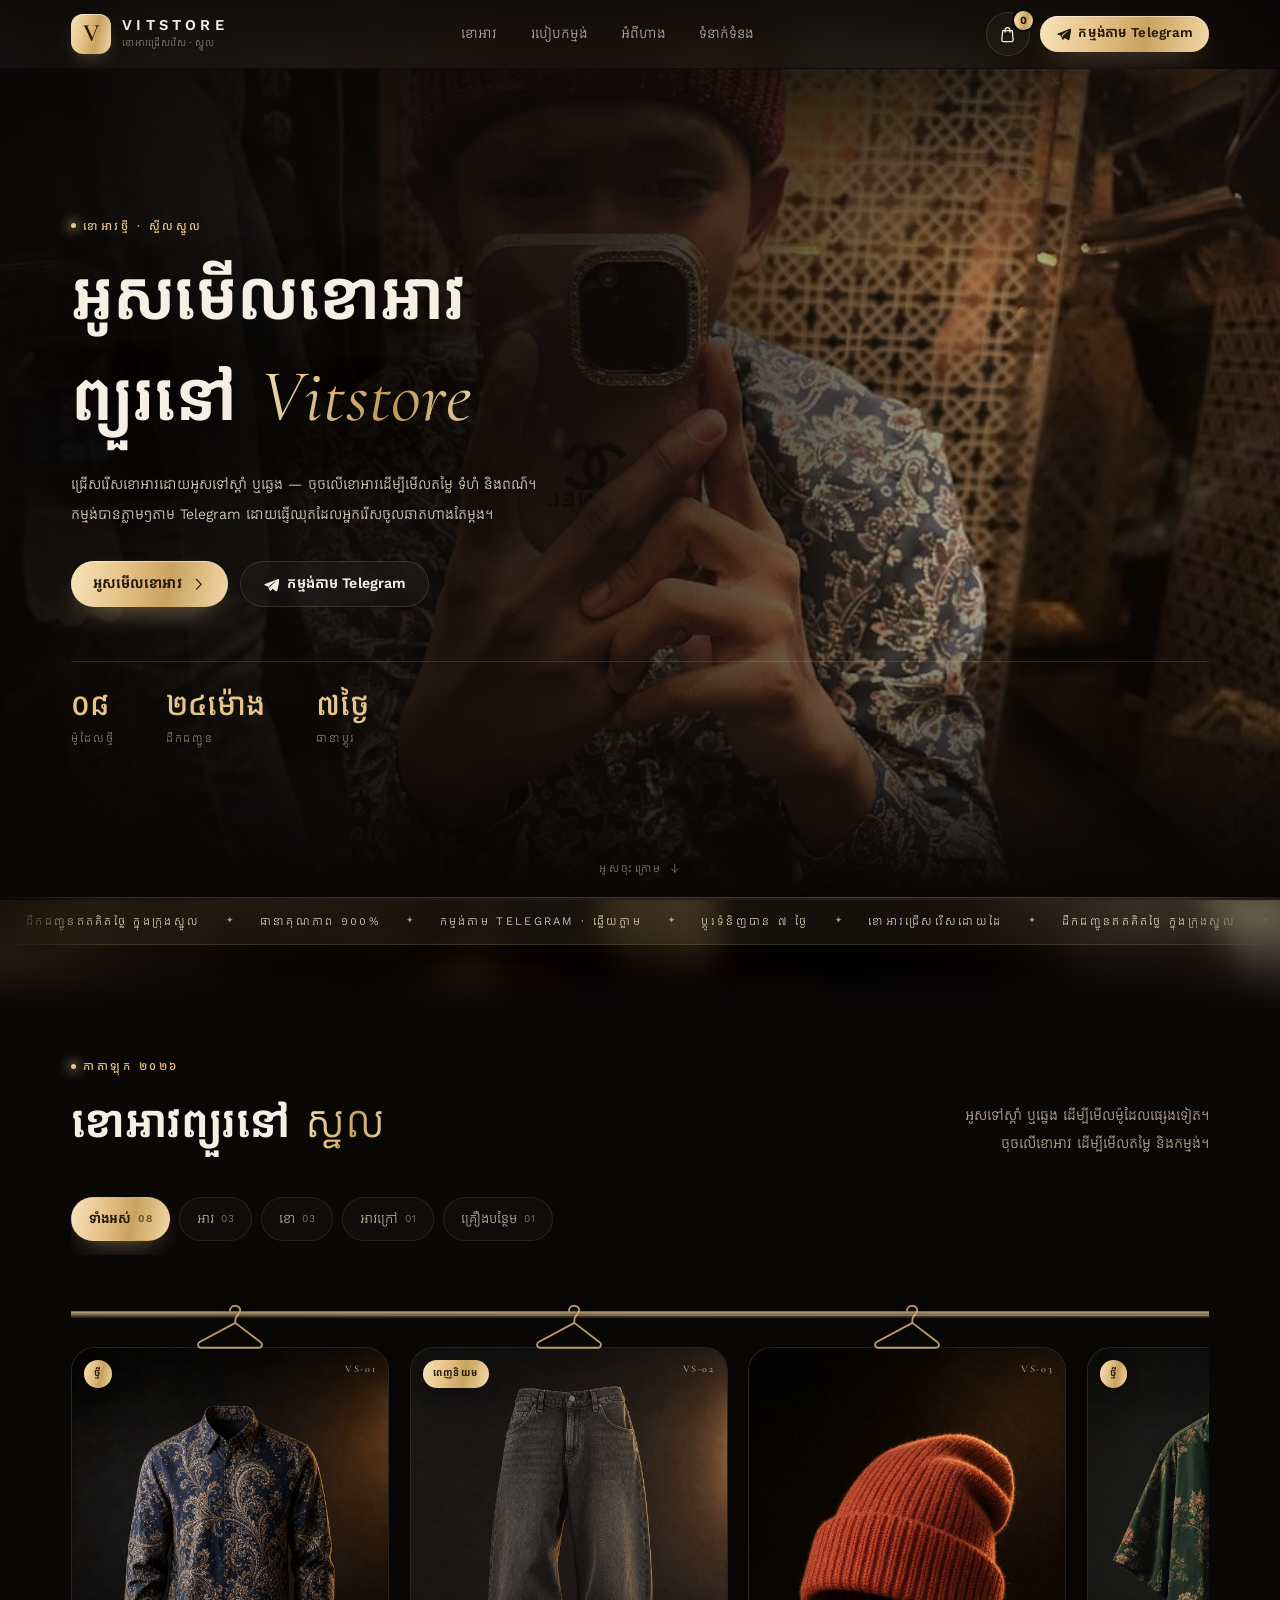
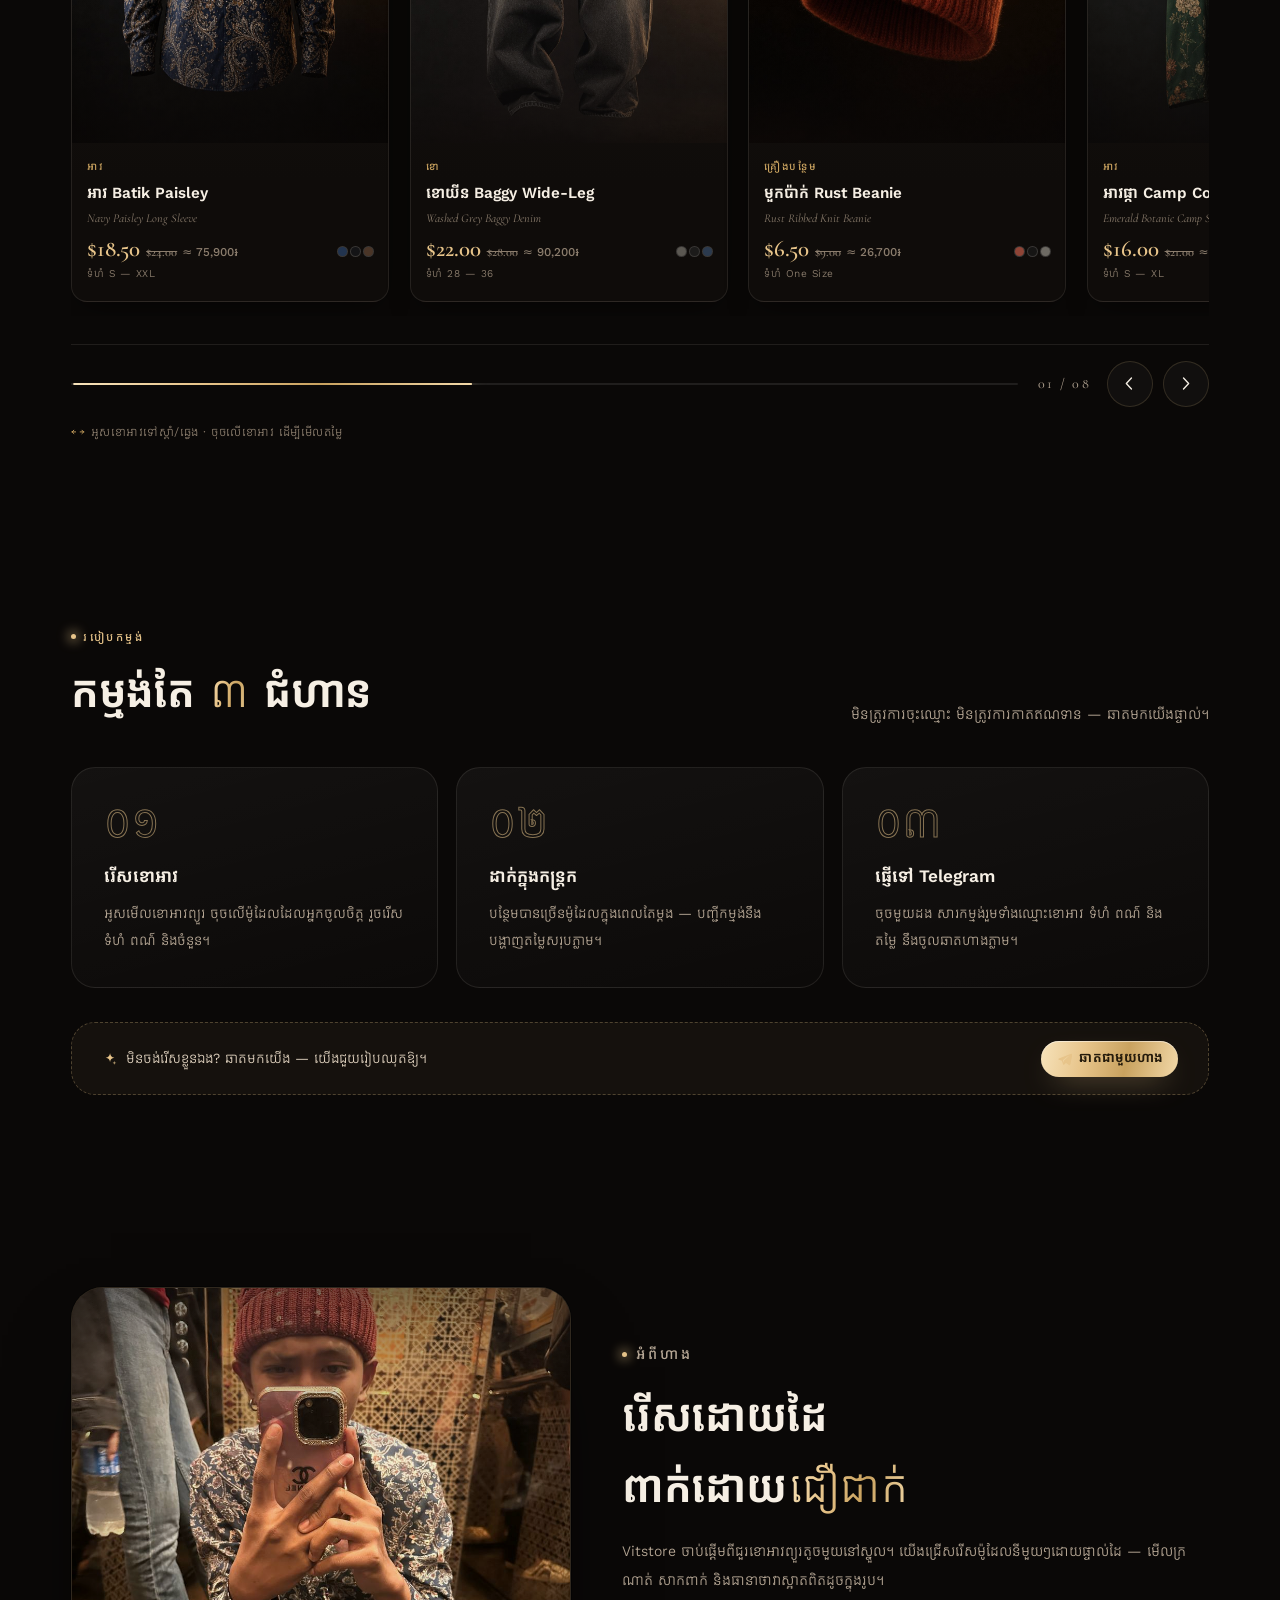
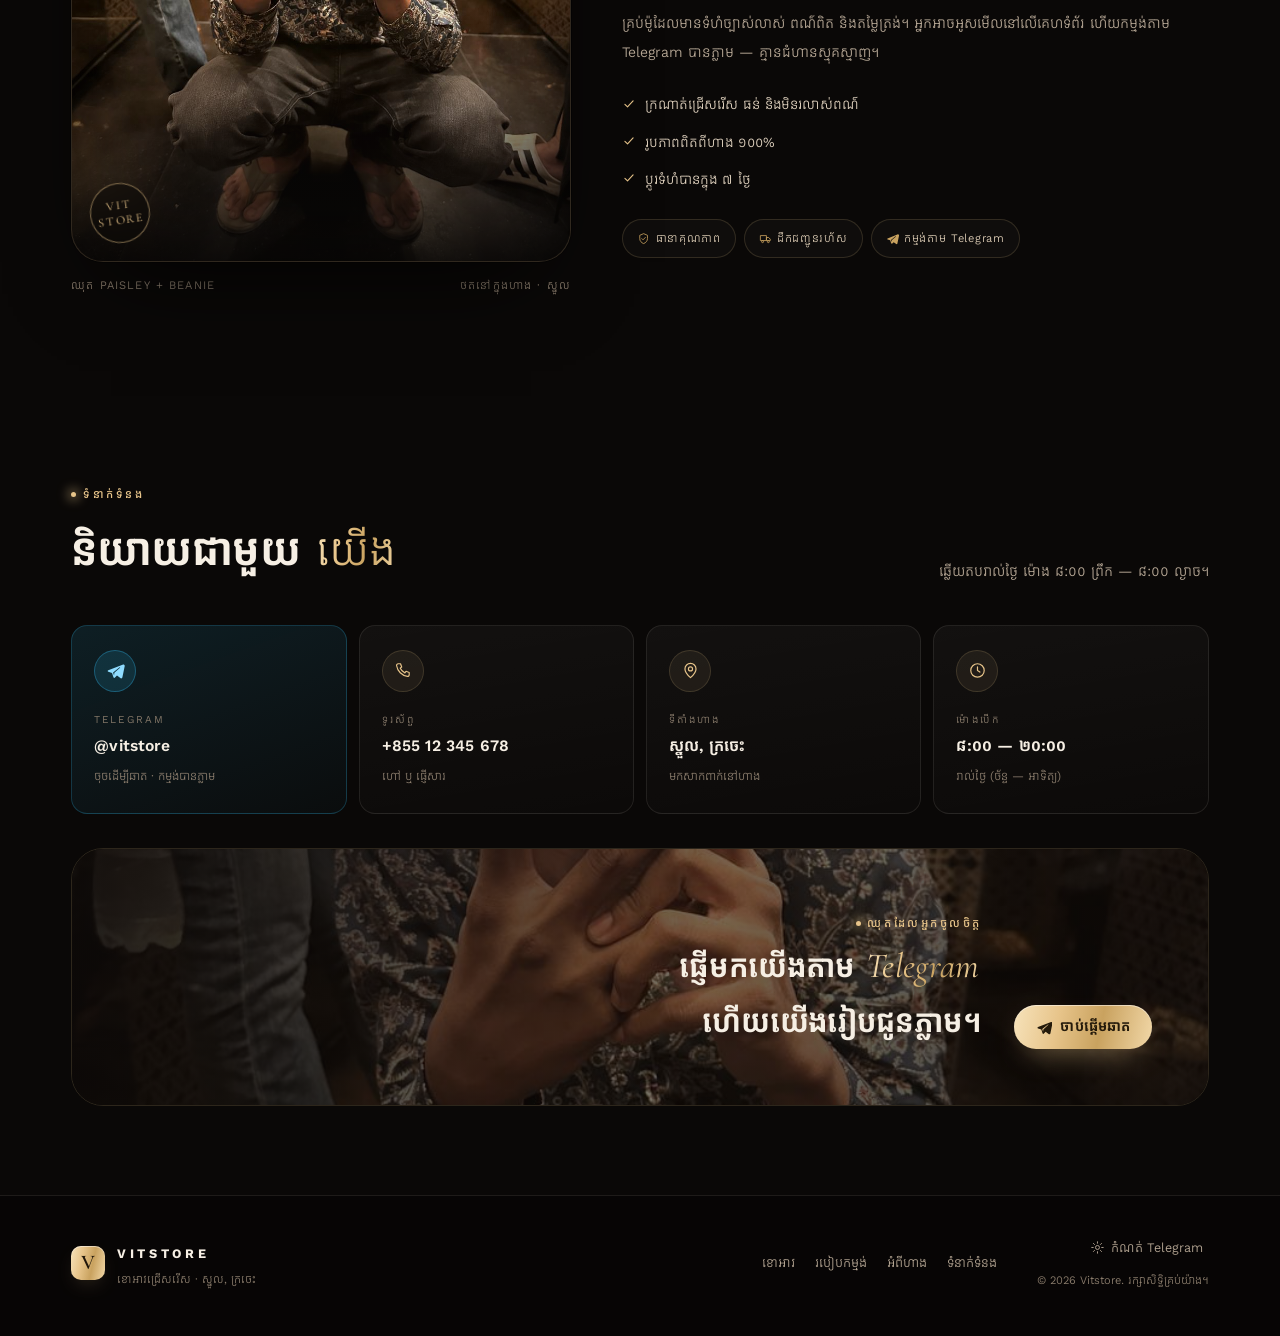
==== index.html @ 7ae443be "Add Vitstore boutique storefront - Hanging-rail catalogue with touch/mouse drag, snap and arrows - P" ====
<!doctype html>
<html lang="km">
<head>
<meta charset="utf-8">
<meta name="viewport" content="width=device-width, initial-scale=1, viewport-fit=cover">
<title>Vitstore — ខោអាវព្យួរនៅស្នួល | កម្មង់តាម Telegram</title>
<meta name="description" content="Vitstore — ហាងលក់ខោអាវបុរស និង Unisex នៅស្នួល។ អូសមើលខោអាវព្យួរ ចុចមើលតម្លៃ រើសទំហំ-ពណ៌ ហើយកម្មង់បានភ្លាមៗតាម Telegram ដោយផ្ញើឈុតដែលអ្នករើសចូលឆាតតែម្ដង។">
<meta name="theme-color" content="#0a0807">
<meta property="og:type" content="website">
<meta property="og:title" content="Vitstore — ខោអាវព្យួរនៅស្នួល">
<meta property="og:description" content="អូសមើលខោអាវ ចុចមើលតម្លៃ កម្មង់តាម Telegram។">
<meta property="og:image" content="assets/store-bg.jpg">
<link rel="icon" href="assets/favicon.svg" type="image/svg+xml">
<link rel="preload" href="assets/fonts/kantumruy-pro-khmer-400-normal.woff2" as="font" type="font/woff2" crossorigin>
<link rel="preload" href="assets/fonts/kantumruy-pro-latin-400-normal.woff2" as="font" type="font/woff2" crossorigin>
<link rel="preload" href="assets/fonts/cormorant-garamond-latin-400-italic.woff2" as="font" type="font/woff2" crossorigin>
<link rel="stylesheet" href="css/styles.css">
</head>
<body>

<!-- ═══════════ icon sprite ═══════════ -->
<svg width="0" height="0" style="position:absolute;overflow:hidden" aria-hidden="true" focusable="false">
  <symbol id="i-telegram" viewBox="0 0 24 24"><path d="M21.7 4.3 2.9 11.6c-1 .4-1 1.8.1 2.1l4.6 1.4 1.8 5.5c.3.9 1.4 1.1 2 .4l2.5-2.6 4.7 3.4c.8.6 1.9.1 2.1-.8l3-14.8c.2-1-.8-1.9-2-1.9Zm-3.9 4.1-6.9 6.2c-.2.2-.4.5-.4.8l-.3 2.8-1.2-3.8 8.3-6.5c.4-.3.9.2.5.5Z"/></symbol>
  <symbol id="i-bag" viewBox="0 0 24 24"><path d="M6 7h12l1.2 12.1A2 2 0 0 1 17.2 21H6.8a2 2 0 0 1-2-2.1L6 7Z" fill="none" stroke="currentColor" stroke-width="1.6" stroke-linejoin="round"/><path d="M9 9V6.4a3 3 0 0 1 6 0V9" fill="none" stroke="currentColor" stroke-width="1.6" stroke-linecap="round"/></symbol>
  <symbol id="i-close" viewBox="0 0 24 24"><path d="M6 6l12 12M18 6 6 18" fill="none" stroke="currentColor" stroke-width="1.8" stroke-linecap="round"/></symbol>
  <symbol id="i-left" viewBox="0 0 24 24"><path d="M14.5 5 8 12l6.5 7" fill="none" stroke="currentColor" stroke-width="1.7" stroke-linecap="round" stroke-linejoin="round"/></symbol>
  <symbol id="i-right" viewBox="0 0 24 24"><path d="M9.5 5 16 12l-6.5 7" fill="none" stroke="currentColor" stroke-width="1.7" stroke-linecap="round" stroke-linejoin="round"/></symbol>
  <symbol id="i-plus" viewBox="0 0 24 24"><path d="M12 5v14M5 12h14" fill="none" stroke="currentColor" stroke-width="1.8" stroke-linecap="round"/></symbol>
  <symbol id="i-minus" viewBox="0 0 24 24"><path d="M5 12h14" fill="none" stroke="currentColor" stroke-width="1.8" stroke-linecap="round"/></symbol>
  <symbol id="i-check" viewBox="0 0 24 24"><path d="m5 12.5 4.5 4.5L19 6.5" fill="none" stroke="currentColor" stroke-width="1.9" stroke-linecap="round" stroke-linejoin="round"/></symbol>
  <symbol id="i-phone" viewBox="0 0 24 24"><path d="M6.5 3.5h3l1.5 4-2 1.5a12 12 0 0 0 6 6l1.5-2 4 1.5v3a2 2 0 0 1-2.2 2A16.5 16.5 0 0 1 4.5 5.7 2 2 0 0 1 6.5 3.5Z" fill="none" stroke="currentColor" stroke-width="1.5" stroke-linejoin="round"/></symbol>
  <symbol id="i-pin" viewBox="0 0 24 24"><path d="M12 21s7-6.1 7-11a7 7 0 1 0-14 0c0 4.9 7 11 7 11Z" fill="none" stroke="currentColor" stroke-width="1.5" stroke-linejoin="round"/><circle cx="12" cy="10" r="2.6" fill="none" stroke="currentColor" stroke-width="1.5"/></symbol>
  <symbol id="i-clock" viewBox="0 0 24 24"><circle cx="12" cy="12" r="8.5" fill="none" stroke="currentColor" stroke-width="1.5"/><path d="M12 7.5V12l3 2" fill="none" stroke="currentColor" stroke-width="1.5" stroke-linecap="round"/></symbol>
  <symbol id="i-truck" viewBox="0 0 24 24"><path d="M2.5 6.5h11v9h-11zM13.5 10h4l3 3v2.5h-7z" fill="none" stroke="currentColor" stroke-width="1.5" stroke-linejoin="round"/><circle cx="6.5" cy="17.5" r="1.8" fill="none" stroke="currentColor" stroke-width="1.5"/><circle cx="17" cy="17.5" r="1.8" fill="none" stroke="currentColor" stroke-width="1.5"/></symbol>
  <symbol id="i-shield" viewBox="0 0 24 24"><path d="M12 3 5 6v6c0 4.2 3 7.6 7 9 4-1.4 7-4.8 7-9V6l-7-3Z" fill="none" stroke="currentColor" stroke-width="1.5" stroke-linejoin="round"/><path d="m8.8 12 2.2 2.2 4.2-4.4" fill="none" stroke="currentColor" stroke-width="1.5" stroke-linecap="round" stroke-linejoin="round"/></symbol>
  <symbol id="i-sparkle" viewBox="0 0 24 24"><path d="M12 3.5c.7 4.3 2.2 5.8 6.5 6.5-4.3.7-5.8 2.2-6.5 6.5-.7-4.3-2.2-5.8-6.5-6.5 4.3-.7 5.8-2.2 6.5-6.5Z" fill="currentColor"/><path d="M18.5 14.5c.35 2.1 1.1 2.9 3.2 3.2-2.1.35-2.85 1.1-3.2 3.2-.35-2.1-1.1-2.85-3.2-3.2 2.1-.3 2.85-1.1 3.2-3.2Z" fill="currentColor" opacity=".7"/></symbol>
  <symbol id="i-drag" viewBox="0 0 24 24"><path d="M8 12H2m0 0 3-3m-3 3 3 3M16 12h6m0 0-3-3m3 3-3 3" fill="none" stroke="currentColor" stroke-width="1.6" stroke-linecap="round" stroke-linejoin="round"/></symbol>
  <symbol id="i-send" viewBox="0 0 24 24"><path d="M3.5 11.5 20 4l-7 16.5-2.4-6.2-7.1-2.8Z" fill="none" stroke="currentColor" stroke-width="1.6" stroke-linejoin="round"/></symbol>
  <symbol id="i-copy" viewBox="0 0 24 24"><rect x="8.5" y="8.5" width="11" height="11" rx="2" fill="none" stroke="currentColor" stroke-width="1.5"/><path d="M15.5 5.5h-9a2 2 0 0 0-2 2v9" fill="none" stroke="currentColor" stroke-width="1.5" stroke-linecap="round"/></symbol>
  <symbol id="i-gear" viewBox="0 0 24 24"><circle cx="12" cy="12" r="3.2" fill="none" stroke="currentColor" stroke-width="1.5"/><path d="M12 2.8v2.4M12 18.8v2.4M2.8 12h2.4M18.8 12h2.4M5.5 5.5l1.7 1.7M16.8 16.8l1.7 1.7M18.5 5.5l-1.7 1.7M7.2 16.8l-1.7 1.7" fill="none" stroke="currentColor" stroke-width="1.5" stroke-linecap="round"/></symbol>
  <symbol id="i-trash" viewBox="0 0 24 24"><path d="M4.5 7h15M9.5 7V5h5v2M6.5 7l1 13h9l1-13M10.5 11v5M13.5 11v5" fill="none" stroke="currentColor" stroke-width="1.5" stroke-linecap="round" stroke-linejoin="round"/></symbol>
  <symbol id="i-menu" viewBox="0 0 24 24"><path d="M3.5 7h17M3.5 12h17M3.5 17h11" fill="none" stroke="currentColor" stroke-width="1.7" stroke-linecap="round"/></symbol>
  <symbol id="i-arrow-down" viewBox="0 0 24 24"><path d="M12 4v15m0 0 6-6m-6 6-6-6" fill="none" stroke="currentColor" stroke-width="1.5" stroke-linecap="round" stroke-linejoin="round"/></symbol>
</svg>

<div class="bg-blur" aria-hidden="true"></div>
<div class="grain" aria-hidden="true"></div>

<!-- ═══════════ top bar ═══════════ -->
<header class="topbar" id="topbar">
  <div class="topbar__inner">
    <a class="brand" href="#top" aria-label="Vitstore — ទំព័រដើម">
      <span class="brand__mark">V</span>
      <span class="brand__text">
        <strong>VITSTORE</strong>
        <small>ខោអាវជ្រើសរើស · ស្នួល</small>
      </span>
    </a>

    <nav class="nav" aria-label="ម៉ឺនុយមេ">
      <a href="#shop">ខោអាវ</a>
      <a href="#how">របៀបកម្មង់</a>
      <a href="#about">អំពីហាង</a>
      <a href="#contact">ទំនាក់ទំនង</a>
    </nav>

    <div class="topbar__actions">
      <button class="icon-btn cart-btn" id="cartBtn" aria-label="បើកកន្ត្រក">
        <svg class="ico"><use href="#i-bag"></use></svg>
        <span class="cart-count" id="cartCount" hidden>0</span>
      </button>
      <a class="btn btn--gold btn--sm topbar__tg" data-telegram target="_blank" rel="noopener">
        <svg class="ico"><use href="#i-telegram"></use></svg><span>កម្មង់តាម Telegram</span>
      </a>
      <button class="icon-btn menu-btn" id="menuBtn" aria-label="បើកម៉ឺនុយ" aria-expanded="false" aria-controls="mobileMenu">
        <svg class="ico"><use href="#i-menu"></use></svg>
      </button>
    </div>
  </div>
  <div class="mobile-menu" id="mobileMenu" hidden>
    <a href="#shop">ខោអាវ</a>
    <a href="#how">របៀបកម្មង់</a>
    <a href="#about">អំពីហាង</a>
    <a href="#contact">ទំនាក់ទំនង</a>
    <a class="mobile-menu__tg" data-telegram target="_blank" rel="noopener">
      <svg class="ico"><use href="#i-telegram"></use></svg> ឆាតជាមួយហាង
    </a>
  </div>
</header>

<main id="top">

  <!-- ═══════════ hero ═══════════ -->
  <section class="hero">
    <div class="hero__media" aria-hidden="true"></div>
    <div class="hero__veil" aria-hidden="true"></div>
    <div class="container hero__inner">
      <p class="eyebrow"><span class="eyebrow__dot"></span>ខោអាវថ្មី · ស្ទីលស្នួល</p>
      <h1 class="hero__title">
        អូសមើលខោអាវ<br>
        ព្យួរនៅ <span class="script">Vitstore</span>
      </h1>
      <p class="hero__lead">
        ជ្រើសរើសខោអាវដោយអូសទៅស្ដាំ ឬឆ្វេង — ចុចលើខោអាវដើម្បីមើលតម្លៃ ទំហំ និងពណ៌។
        កម្មង់បានភ្លាមៗតាម Telegram ដោយផ្ញើឈុតដែលអ្នករើសចូលឆាតហាងតែម្ដង។
      </p>
      <div class="hero__actions">
        <a class="btn btn--gold" href="#shop">
          អូសមើលខោអាវ
          <svg class="ico"><use href="#i-right"></use></svg>
        </a>
        <button class="btn btn--ghost" data-telegram>
          <svg class="ico"><use href="#i-telegram"></use></svg>
          កម្មង់តាម Telegram
        </button>
      </div>
      <dl class="hero__stats">
        <div><dt>ម៉ូដែលថ្មី</dt><dd>០៨</dd></div>
        <div><dt>ដឹកជញ្ជូន</dt><dd>២៤ម៉ោង</dd></div>
        <div><dt>ធានាប្ដូរ</dt><dd>៧ថ្ងៃ</dd></div>
      </dl>
    </div>
    <a class="hero__scroll" href="#shop" aria-label="រំកិលចុះក្រោម">
      <span>អូសចុះក្រោម</span>
      <svg class="ico"><use href="#i-arrow-down"></use></svg>
    </a>
  </section>

  <!-- ═══════════ ticker ═══════════ -->
  <div class="ticker" aria-hidden="true">
    <div class="ticker__track" id="tickerTrack">
      <span>ដឹកជញ្ជូនឥតគិតថ្លៃ ក្នុងក្រុងស្នួល</span><i>✦</i>
      <span>ធានាគុណភាព ១០០%</span><i>✦</i>
      <span>កម្មង់តាម Telegram · ឆ្លើយភ្លាម</span><i>✦</i>
      <span>ប្ដូរទំនិញបាន ៧ ថ្ងៃ</span><i>✦</i>
      <span>ខោអាវជ្រើសរើសដោយដៃ</span><i>✦</i>
    </div>
  </div>

  <!-- ═══════════ the rail ═══════════ -->
  <section class="shop" id="shop">
    <div class="container">
      <div class="section-head">
        <div class="section-head__title">
          <p class="eyebrow"><span class="eyebrow__dot"></span>កាតាឡុក ២០២៦</p>
          <h2 class="section-title">ខោអាវព្យួរនៅ <span class="script">ស្នួល</span></h2>
        </div>
        <p class="section-note">
          អូសទៅស្ដាំ ឬឆ្វេង ដើម្បីមើលម៉ូដែលផ្សេងទៀត។<br>
          ចុចលើខោអាវ ដើម្បីមើលតម្លៃ និងកម្មង់។
        </p>
      </div>

      <div class="filters" id="filters" role="group" aria-label="ចម្រាញ់តាមប្រភេទ"></div>

      <div class="rail-wrap">
        <div class="rail-viewport" id="railViewport" tabindex="0" role="region" aria-label="ខោអាវព្យួរ — អូសទៅស្ដាំ ឬឆ្វេងដើម្បីមើល">
          <div class="rail-track" id="railTrack"></div>
        </div>

        <div class="rail-bar">
          <div class="rail-progress" aria-hidden="true"><span id="railProgress"></span></div>
          <div class="rail-nav">
            <span class="rail-count" id="railCount">01 / 08</span>
            <button class="round-btn" id="railPrev" aria-label="ខោអាវមុន">
              <svg class="ico"><use href="#i-left"></use></svg>
            </button>
            <button class="round-btn" id="railNext" aria-label="ខោអាវបន្ទាប់">
              <svg class="ico"><use href="#i-right"></use></svg>
            </button>
          </div>
        </div>

        <p class="rail-hint">
          <svg class="ico"><use href="#i-drag"></use></svg>
          អូសខោអាវទៅស្ដាំ/ឆ្វេង · ចុចលើខោអាវ ដើម្បីមើលតម្លៃ
        </p>
      </div>
    </div>
  </section>

  <!-- ═══════════ how to order ═══════════ -->
  <section class="how" id="how">
    <div class="container">
      <div class="section-head">
        <div class="section-head__title">
          <p class="eyebrow"><span class="eyebrow__dot"></span>របៀបកម្មង់</p>
          <h2 class="section-title">កម្មង់តែ <span class="script">៣</span> ជំហាន</h2>
        </div>
        <p class="section-note">មិនត្រូវការចុះឈ្មោះ មិនត្រូវការកាតឥណទាន — ឆាតមកយើងផ្ទាល់។</p>
      </div>

      <div class="steps">
        <article class="step">
          <span class="step__num">០១</span>
          <h3>រើសខោអាវ</h3>
          <p>អូសមើលខោអាវព្យួរ ចុចលើម៉ូដែលដែលអ្នកចូលចិត្ត រួចរើសទំហំ ពណ៌ និងចំនួន។</p>
        </article>
        <article class="step">
          <span class="step__num">០២</span>
          <h3>ដាក់ក្នុងកន្ត្រក</h3>
          <p>បន្ថែមបានច្រើនម៉ូដែលក្នុងពេលតែម្ដង — បញ្ជីកម្មង់នឹងបង្ហាញតម្លៃសរុបភ្លាម។</p>
        </article>
        <article class="step">
          <span class="step__num">០៣</span>
          <h3>ផ្ញើទៅ Telegram</h3>
          <p>ចុចមួយដង សារកម្មង់រួមទាំងឈ្មោះខោអាវ ទំហំ ពណ៌ និងតម្លៃ នឹងចូលឆាតហាងភ្លាម។</p>
        </article>
      </div>

      <div class="how__cta">
        <p><svg class="ico"><use href="#i-sparkle"></use></svg> មិនចង់រើសខ្លួនឯង? ឆាតមកយើង — យើងជួយរៀបឈុតឱ្យ។</p>
        <a class="btn btn--gold btn--sm" data-telegram target="_blank" rel="noopener">
          <svg class="ico"><use href="#i-telegram"></use></svg> ឆាតជាមួយហាង
        </a>
      </div>
    </div>
  </section>

  <!-- ═══════════ about ═══════════ -->
  <section class="about" id="about">
    <div class="container about__grid">
      <figure class="about__figure">
        <div class="about__frame">
          <img src="assets/store-bg.jpg" alt="ម្ចាស់ហាង Vitstore ពាក់អាវ Batik Paisley និងមួកប៉ាក់" loading="lazy">
          <span class="about__stamp">VIT<br>STORE</span>
        </div>
        <figcaption>
          <span>ឈុត Paisley + Beanie</span>
          <span>ថតនៅក្នុងហាង · ស្នួល</span>
        </figcaption>
      </figure>

      <div class="about__body">
        <p class="eyebrow"><span class="eyebrow__dot"></span>អំពីហាង</p>
        <h2 class="section-title">រើសដោយដៃ<br>ពាក់ដោយ<span class="script">ជឿជាក់</span></h2>
        <p>
          Vitstore ចាប់ផ្ដើមពីជួរខោអាវព្យួរតូចមួយនៅស្នួល។ យើងជ្រើសរើសម៉ូដែលនីមួយៗដោយផ្ទាល់ដៃ
          — មើលក្រណាត់ សាកពាក់ និងធានាថាវាស្អាតពិតដូចក្នុងរូប។
        </p>
        <p>
          គ្រប់ម៉ូដែលមានទំហំច្បាស់លាស់ ពណ៌ពិត និងតម្លៃត្រង់។ អ្នកអាចអូសមើលនៅលើគេហទំព័រ
          ហើយកម្មង់តាម Telegram បានភ្លាម — គ្មានជំហានស្មុគស្មាញ។
        </p>
        <ul class="about__list">
          <li><svg class="ico"><use href="#i-check"></use></svg>ក្រណាត់ជ្រើសរើស ធន់ និងមិនរលាស់ពណ៌</li>
          <li><svg class="ico"><use href="#i-check"></use></svg>រូបភាពពិតពីហាង ១០០%</li>
          <li><svg class="ico"><use href="#i-check"></use></svg>ប្ដូរទំហំបានក្នុង ៧ ថ្ងៃ</li>
        </ul>
        <div class="about__badges">
          <span><svg class="ico"><use href="#i-shield"></use></svg>ធានាគុណភាព</span>
          <span><svg class="ico"><use href="#i-truck"></use></svg>ដឹកជញ្ជូនរហ័ស</span>
          <span><svg class="ico"><use href="#i-telegram"></use></svg>កម្មង់តាម Telegram</span>
        </div>
      </div>
    </div>
  </section>

  <!-- ═══════════ contact ═══════════ -->
  <section class="contact" id="contact">
    <div class="container">
      <div class="section-head">
        <div class="section-head__title">
          <p class="eyebrow"><span class="eyebrow__dot"></span>ទំនាក់ទំនង</p>
          <h2 class="section-title">និយាយជាមួយ <span class="script">យើង</span></h2>
        </div>
        <p class="section-note">ឆ្លើយតបរាល់ថ្ងៃ ម៉ោង ៨:០០ ព្រឹក — ៨:០០ ល្ងាច។</p>
      </div>

      <div class="contact__grid">
        <a class="contact-card contact-card--tg" data-telegram target="_blank" rel="noopener">
          <span class="contact-card__ico"><svg class="ico"><use href="#i-telegram"></use></svg></span>
          <span class="contact-card__label">Telegram</span>
          <strong id="contactTg">@vitstore</strong>
          <span class="contact-card__hint">ចុចដើម្បីឆាត · កម្មង់បានភ្លាម</span>
        </a>
        <a class="contact-card" id="contactPhoneCard" href="tel:+855">
          <span class="contact-card__ico"><svg class="ico"><use href="#i-phone"></use></svg></span>
          <span class="contact-card__label">ទូរស័ព្ទ</span>
          <strong id="contactPhone">+855 00 000 000</strong>
          <span class="contact-card__hint">ហៅ ឬ ផ្ញើសារ</span>
        </a>
        <div class="contact-card">
          <span class="contact-card__ico"><svg class="ico"><use href="#i-pin"></use></svg></span>
          <span class="contact-card__label">ទីតាំងហាង</span>
          <strong id="contactAddr">ស្នួល, ក្រចេះ</strong>
          <span class="contact-card__hint">មកសាកពាក់នៅហាង</span>
        </div>
        <div class="contact-card">
          <span class="contact-card__ico"><svg class="ico"><use href="#i-clock"></use></svg></span>
          <span class="contact-card__label">ម៉ោងបើក</span>
          <strong class="js-hours">៨:០០ — ២០:០០</strong>
          <span class="contact-card__hint js-days">រាល់ថ្ងៃ (ច័ន្ទ — អាទិត្យ)</span>
        </div>
      </div>

      <div class="contact__cta">
        <div class="contact__cta-bg" aria-hidden="true"></div>
        <div class="contact__cta-inner">
          <div class="contact__cta-text">
            <p class="eyebrow"><span class="eyebrow__dot"></span>ឈុតដែលអ្នកចូលចិត្ត</p>
            <h3>ផ្ញើមកយើងតាម <span class="script">Telegram</span><br>ហើយយើងរៀបជូនភ្លាម។</h3>
          </div>
          <button class="btn btn--gold" data-telegram>
            <svg class="ico"><use href="#i-telegram"></use></svg> ចាប់ផ្ដើមឆាត
          </button>
        </div>
      </div>
    </div>
  </section>
</main>

<footer class="footer">
  <div class="container footer__inner">
    <div class="footer__brand">
      <span class="brand__mark brand__mark--sm">V</span>
      <div>
        <strong>VITSTORE</strong>
        <p>ខោអាវជ្រើសរើស · ស្នួល, ក្រចេះ</p>
      </div>
    </div>
    <nav class="footer__nav" aria-label="ម៉ឺនុយផ្នែកខាងក្រោម">
      <a href="#shop">ខោអាវ</a>
      <a href="#how">របៀបកម្មង់</a>
      <a href="#about">អំពីហាង</a>
      <a href="#contact">ទំនាក់ទំនង</a>
    </nav>
    <div class="footer__meta">
      <button class="link-btn" id="settingsBtn">
        <svg class="ico"><use href="#i-gear"></use></svg> កំណត់ Telegram
      </button>
      <p>© <span id="year">2026</span> Vitstore. រក្សាសិទ្ធិគ្រប់យ៉ាង។</p>
    </div>
  </div>
</footer>

<a class="fab" data-telegram target="_blank" rel="noopener" aria-label="ឆាតតាម Telegram">
  <svg class="ico"><use href="#i-telegram"></use></svg>
  <span>ឆាត</span>
</a>

<!-- ═══════════ product modal ═══════════ -->
<div class="modal" id="productModal" hidden>
  <div class="modal__scrim" data-close-product></div>
  <div class="modal__panel product" role="dialog" aria-modal="true" aria-labelledby="pmTitle">
    <button class="modal__close" data-close-product aria-label="បិទ">
      <svg class="ico"><use href="#i-close"></use></svg>
    </button>

    <div class="product__media">
      <img id="pmImage" src="" alt="">
      <span class="product__tag" id="pmTag" hidden></span>
      <div class="product__stock" id="pmStock"></div>
    </div>

    <div class="product__body">
      <div class="product__scroll">
        <p class="product__cat" id="pmCat"></p>
        <h3 id="pmTitle"></h3>
        <p class="product__en" id="pmEn"></p>

        <div class="product__price">
          <strong id="pmPrice"></strong>
          <del id="pmOld" hidden></del>
          <span id="pmRiel"></span>
        </div>

        <p class="product__desc" id="pmDesc"></p>

        <div class="opt">
          <div class="opt__head"><span>ទំហំ</span><em id="pmSizeVal"></em></div>
          <div class="size-list" id="pmSizes"></div>
        </div>

        <div class="opt">
          <div class="opt__head"><span>ពណ៌</span><em id="pmColorVal"></em></div>
          <div class="color-list" id="pmColors"></div>
        </div>

        <div class="opt">
          <div class="opt__head"><span>ចំនួន</span><em id="pmQtyVal"></em></div>
          <div class="qty" data-qty="modal">
            <button type="button" data-step="-1" aria-label="បន្ថយចំនួន"><svg class="ico"><use href="#i-minus"></use></svg></button>
            <span id="pmQty">1</span>
            <button type="button" data-step="1" aria-label="បន្ថែមចំនួន"><svg class="ico"><use href="#i-plus"></use></svg></button>
          </div>
        </div>

        <p class="product__meta" id="pmMeta"></p>
      </div>

      <div class="product__actions">
        <button class="btn btn--gold btn--block" id="pmOrder">
          <svg class="ico"><use href="#i-telegram"></use></svg> កម្មង់ភ្លាមៗ · Telegram
        </button>
        <button class="btn btn--ghost btn--block" id="pmAdd">
          <svg class="ico"><use href="#i-bag"></use></svg> ដាក់ក្នុងកន្ត្រក
        </button>
        <p class="product__note">សារកម្មង់នឹងផ្ញើឈ្មោះខោអាវ ទំហំ ពណ៌ និងតម្លៃ ចូលឆាតហាងដោយស្វ័យប្រវត្តិ។</p>
      </div>
    </div>
  </div>
</div>

<!-- ═══════════ cart drawer ═══════════ -->
<div class="drawer" id="cartDrawer" hidden>
  <div class="drawer__scrim" data-close-cart></div>
  <aside class="drawer__panel" role="dialog" aria-modal="true" aria-labelledby="cartTitle">
    <header class="drawer__head">
      <div>
        <h3 id="cartTitle">កន្ត្រករបស់អ្នក</h3>
        <p id="cartSub">រើសខោអាវដែលអ្នកចង់បាន</p>
      </div>
      <button class="icon-btn" data-close-cart aria-label="បិទកន្ត្រក">
        <svg class="ico"><use href="#i-close"></use></svg>
      </button>
    </header>

    <div class="drawer__body">
      <div class="cart-empty" id="cartEmpty">
        <svg class="ico"><use href="#i-bag"></use></svg>
        <p>កន្ត្រកនៅទទេ</p>
        <span>អូសមើលខោអាវ រួចចុច «ដាក់ក្នុងកន្ត្រក»</span>
        <button class="btn btn--ghost btn--sm" id="emptyShopBtn">មើលខោអាវ</button>
      </div>
      <div class="cart-items" id="cartItems"></div>

      <div class="cart-form" id="cartForm" hidden>
        <p class="cart-form__title">ព័ត៌មានអ្នកទិញ <span>(ស្រេចចិត្ត)</span></p>
        <label class="field"><span>ឈ្មោះ</span><input type="text" id="cName" autocomplete="name" placeholder="ឧ. សុខ ដារា"></label>
        <label class="field"><span>ទូរស័ព្ទ / Telegram</span><input type="tel" id="cPhone" autocomplete="tel" placeholder="ឧ. 012 345 678"></label>
        <label class="field"><span>អាសយដ្ឋានដឹកជញ្ជូន</span><input type="text" id="cAddr" autocomplete="street-address" placeholder="ភូមិ/ឃុំ/ក្រុង"></label>
        <label class="field"><span>កំណត់ចំណាំ</span><textarea id="cNote" rows="2" placeholder="ឧ. ចង់បានមុនថ្ងៃទី ១៥"></textarea></label>
      </div>
    </div>

    <footer class="drawer__foot" id="cartFoot" hidden>
      <div class="cart-total">
        <div><span>សរុប</span><small id="cartRiel"></small></div>
        <strong id="cartTotal">$0.00</strong>
      </div>
      <button class="btn btn--gold btn--block" id="sendTelegram">
        <svg class="ico"><use href="#i-telegram"></use></svg> ផ្ញើកម្មង់ទៅ Telegram
      </button>
      <div class="drawer__foot-row">
        <button class="btn btn--ghost btn--sm" id="shareImages">
          <svg class="ico"><use href="#i-send"></use></svg> ផ្ញើរូបភាព + សារ
        </button>
        <button class="btn btn--ghost btn--sm" id="copyMsg">
          <svg class="ico"><use href="#i-copy"></use></svg> ចម្លងសារ
        </button>
        <button class="btn btn--ghost btn--sm btn--danger" id="clearCart" aria-label="សម្អាតកន្ត្រក">
          <svg class="ico"><use href="#i-trash"></use></svg>
        </button>
      </div>
      <p class="drawer__note">ចុច «ផ្ញើកម្មង់» នោះ Telegram នឹងបើកជាមួយសារកម្មង់រួចរាល់ — គ្រាន់តែចុច <b>Send</b>។</p>
    </footer>
  </aside>
</div>

<!-- ═══════════ telegram settings ═══════════ -->
<div class="modal" id="settingsModal" hidden>
  <div class="modal__scrim" data-close-settings></div>
  <div class="modal__panel settings" role="dialog" aria-modal="true" aria-labelledby="settingsTitle">
    <button class="modal__close" data-close-settings aria-label="បិទ">
      <svg class="ico"><use href="#i-close"></use></svg>
    </button>
    <p class="eyebrow"><span class="eyebrow__dot"></span>សម្រាប់ម្ចាស់ហាង</p>
    <h3 id="settingsTitle">កំណត់ Telegram របស់ហាង</h3>
    <p class="settings__lead">
      ដាក់ username ឬលេខទូរស័ព្ទ Telegram របស់អ្នក (ឧ. <b>vitstore</b> ឬ <b>+85512345678</b>)។
      សារកម្មង់ទាំងអស់នឹងផ្ញើចូលឆាតនេះ។
    </p>
    <label class="field"><span>Telegram username</span><input type="text" id="setUsername" placeholder="vitstore" autocomplete="off"></label>
    <label class="field"><span>លេខទូរស័ព្ទ (បង្ហាញលើគេហទំព័រ)</span><input type="text" id="setPhone" placeholder="+855 12 345 678" autocomplete="off"></label>
    <div class="settings__actions">
      <button class="btn btn--gold btn--block" id="saveSettings">រក្សាទុក</button>
      <button class="link-btn" id="resetSettings">ត្រឡប់ទៅការកំណត់ដើម</button>
    </div>
    <p class="settings__hint">ការកំណត់នេះរក្សាទុកក្នុងកម្មវិធីរុករករបស់អ្នកតែប៉ុណ្ណោះ។ ដើម្បីកំណត់អចិន្ត្រៃយ៍ សូមកែឯកសារ <b>js/config.js</b>។</p>
  </div>
</div>

<div class="toast" id="toast" role="status" aria-live="polite" hidden></div>

<script src="js/config.js"></script>
<script src="js/products.js"></script>
<script src="js/app.js"></script>
</body>
</html>
---- css/styles.css ----
/* ══════════════════════════════════════════════════════
   VITSTORE — boutique catalogue site
   1. fonts  2. tokens  3. base  4. background  5. topbar
   6. hero   7. ticker  8. rail    9. how  10. about
   11. contact 12. footer 13. modal 14. drawer 15. misc
   ══════════════════════════════════════════════════════ */

/* ── 1. fonts ─────────────────────────────────────────── */
@font-face{font-family:"Kantumruy Pro";src:url("../assets/fonts/kantumruy-pro-khmer-400-normal.woff2") format("woff2");font-weight:400;font-style:normal;font-display:swap;unicode-range:U+1780-17FF,U+19E0-19FF,U+200C-200D,U+25CC}
@font-face{font-family:"Kantumruy Pro";src:url("../assets/fonts/kantumruy-pro-khmer-500-normal.woff2") format("woff2");font-weight:500;font-style:normal;font-display:swap;unicode-range:U+1780-17FF,U+19E0-19FF,U+200C-200D,U+25CC}
@font-face{font-family:"Kantumruy Pro";src:url("../assets/fonts/kantumruy-pro-khmer-600-normal.woff2") format("woff2");font-weight:600;font-style:normal;font-display:swap;unicode-range:U+1780-17FF,U+19E0-19FF,U+200C-200D,U+25CC}
@font-face{font-family:"Kantumruy Pro";src:url("../assets/fonts/kantumruy-pro-khmer-700-normal.woff2") format("woff2");font-weight:700;font-style:normal;font-display:swap;unicode-range:U+1780-17FF,U+19E0-19FF,U+200C-200D,U+25CC}
@font-face{font-family:"Kantumruy Pro";src:url("../assets/fonts/kantumruy-pro-latin-400-normal.woff2") format("woff2");font-weight:400;font-style:normal;font-display:swap;unicode-range:U+0000-00FF,U+2000-206F,U+20AC,U+2122}
@font-face{font-family:"Kantumruy Pro";src:url("../assets/fonts/kantumruy-pro-latin-500-normal.woff2") format("woff2");font-weight:500;font-style:normal;font-display:swap;unicode-range:U+0000-00FF,U+2000-206F,U+20AC,U+2122}
@font-face{font-family:"Kantumruy Pro";src:url("../assets/fonts/kantumruy-pro-latin-600-normal.woff2") format("woff2");font-weight:600;font-style:normal;font-display:swap;unicode-range:U+0000-00FF,U+2000-206F,U+20AC,U+2122}
@font-face{font-family:"Kantumruy Pro";src:url("../assets/fonts/kantumruy-pro-latin-700-normal.woff2") format("woff2");font-weight:700;font-style:normal;font-display:swap;unicode-range:U+0000-00FF,U+2000-206F,U+20AC,U+2122}
@font-face{font-family:"Cormorant Garamond";src:url("../assets/fonts/cormorant-garamond-latin-400-normal.woff2") format("woff2");font-weight:400;font-style:normal;font-display:swap}
@font-face{font-family:"Cormorant Garamond";src:url("../assets/fonts/cormorant-garamond-latin-400-italic.woff2") format("woff2");font-weight:400;font-style:italic;font-display:swap}
@font-face{font-family:"Cormorant Garamond";src:url("../assets/fonts/cormorant-garamond-latin-500-normal.woff2") format("woff2");font-weight:500;font-style:normal;font-display:swap}
@font-face{font-family:"Cormorant Garamond";src:url("../assets/fonts/cormorant-garamond-latin-600-normal.woff2") format("woff2");font-weight:600;font-style:normal;font-display:swap}

/* ── 2. tokens ────────────────────────────────────────── */
:root{
  --ink:#0a0807;
  --ink-2:#100d0b;
  --panel:#151110;
  --panel-2:#1b1614;
  --line:rgba(231,196,138,.16);
  --line-soft:rgba(246,239,228,.09);
  --gold:#e7c48a;
  --gold-2:#c9a25f;
  --gold-3:#8d6c36;
  --cream:#f6efe4;
  --muted:#b6a795;
  --muted-2:#8b7d6d;
  --tg:#2fb6e8;

  --grad-gold:linear-gradient(102deg,#f7e3bb 0%,#e7c48a 32%,#c9a25f 62%,#f2d8a8 100%);
  --grad-panel:linear-gradient(165deg,rgba(30,24,21,.94),rgba(14,11,10,.97));

  --r-sm:10px; --r-md:16px; --r-lg:24px; --r-xl:32px;
  --shadow-1:0 10px 30px -12px rgba(0,0,0,.7);
  --shadow-2:0 40px 90px -40px rgba(0,0,0,.95);
  --glow:0 0 0 1px rgba(231,196,138,.28), 0 24px 60px -30px rgba(231,196,138,.35);

  --ff-km:"Kantumruy Pro",system-ui,-apple-system,"Segoe UI",sans-serif;
  --ff-serif:"Cormorant Garamond","Kantumruy Pro",Georgia,serif;

  --container:1240px;
  --pad:clamp(18px,4vw,56px);
  --ease:cubic-bezier(.22,.61,.36,1);
  --ease-out:cubic-bezier(.16,1,.3,1);
}

/* ── 3. base ──────────────────────────────────────────── */
*,*::before,*::after{box-sizing:border-box}
html{-webkit-text-size-adjust:100%;scroll-behavior:smooth}
body{
  margin:0;
  font-family:var(--ff-km);
  font-weight:400;
  font-size:clamp(15px,.35vw + 14.4px,16.5px);
  line-height:1.95;
  color:var(--cream);
  background:var(--ink);
  overflow-x:hidden;
  -webkit-font-smoothing:antialiased;
}
body.is-locked{overflow:hidden}
img{max-width:100%;display:block}
a{color:inherit;text-decoration:none}
button{font:inherit;color:inherit;background:none;border:0;cursor:pointer}
input,textarea{font:inherit;color:inherit}
h1,h2,h3,h4{margin:0;font-weight:600;line-height:1.65;letter-spacing:0}
p{margin:0}
::selection{background:rgba(231,196,138,.28);color:#fff}
:focus-visible{outline:2px solid var(--gold);outline-offset:3px;border-radius:6px}
.ico{width:1.15em;height:1.15em;flex:none;fill:currentColor;display:inline-block;vertical-align:-.18em}
svg.ico[fill="none"]{fill:none}
.container{width:100%;max-width:var(--container);margin-inline:auto;padding-inline:var(--pad)}
.script{
  font-family:var(--ff-serif);
  font-style:italic;
  font-weight:400;
  font-synthesis:none;
  letter-spacing:.01em;
  background:var(--grad-gold);
  -webkit-background-clip:text;background-clip:text;
  color:transparent;
  padding-inline:.06em;
}
.eyebrow{
  display:inline-flex;align-items:center;gap:.6em;
  font-size:11.5px;letter-spacing:.22em;text-transform:uppercase;
  color:var(--gold);font-weight:500;margin-bottom:.9em;
}
.eyebrow__dot{width:5px;height:5px;border-radius:50%;background:var(--gold);box-shadow:0 0 12px 2px rgba(231,196,138,.75)}
.section-title{
  font-size:clamp(26px,3.4vw,46px);
  line-height:1.62;
  letter-spacing:-.01em;
  font-weight:600;
}
.section-head{
  display:grid;grid-template-columns:1fr;gap:14px 40px;
  align-items:end;margin-bottom:clamp(24px,3vw,44px);
}
@media(min-width:860px){.section-head{grid-template-columns:1.1fr .9fr}}
.section-note{color:var(--muted);font-size:14.5px;line-height:1.95;max-width:46ch}
@media(min-width:860px){.section-note{text-align:right;justify-self:end}}

/* buttons ── */
.btn{
  --btn-py:.82em; --btn-px:1.5em;
  position:relative;display:inline-flex;align-items:center;justify-content:center;gap:.55em;
  padding:var(--btn-py) var(--btn-px);
  border-radius:999px;font-size:14.5px;font-weight:600;line-height:1.4;
  letter-spacing:.01em;text-align:center;white-space:nowrap;
  transition:transform .35s var(--ease),box-shadow .35s var(--ease),background .35s var(--ease),color .35s var(--ease),border-color .35s var(--ease);
  will-change:transform;
}
.btn:hover{transform:translateY(-2px)}
.btn:active{transform:translateY(0) scale(.985)}
.btn--gold{
  color:#241a0b;
  background:var(--grad-gold);
  box-shadow:0 12px 30px -14px rgba(231,196,138,.75),inset 0 1px 0 rgba(255,255,255,.5);
}
.btn--gold:hover{box-shadow:0 20px 44px -16px rgba(231,196,138,.85),inset 0 1px 0 rgba(255,255,255,.55)}
.btn--ghost{
  color:var(--cream);border:1px solid var(--line);
  background:rgba(255,255,255,.03);
  backdrop-filter:blur(10px);
}
.btn--ghost:hover{border-color:rgba(231,196,138,.45);background:rgba(231,196,138,.08);color:#fff}
.btn--sm{--btn-py:.62em;--btn-px:1.15em;font-size:13.5px}
.btn--block{width:100%}
.btn--danger{border-color:rgba(226,107,89,.28);color:#e9a396}
.btn--danger:hover{border-color:rgba(226,107,89,.6);background:rgba(226,107,89,.12);color:#ffd0c7}
.icon-btn{
  display:inline-grid;place-items:center;width:42px;height:42px;border-radius:50%;
  border:1px solid var(--line);background:rgba(255,255,255,.035);color:var(--cream);
  transition:.3s var(--ease);position:relative;
}
.icon-btn:hover{background:rgba(231,196,138,.12);border-color:rgba(231,196,138,.42);transform:translateY(-1px)}
.link-btn{display:inline-flex;align-items:center;gap:.45em;font-size:13px;color:var(--muted);transition:color .25s}
.link-btn:hover{color:var(--gold)}

/* ── 4. background ────────────────────────────────────── */
.bg-blur{
  position:fixed;inset:-6%;
  background:#0a0807 url("../assets/store-bg.jpg") center/cover no-repeat;
  filter:blur(16px) brightness(.42) saturate(.92) contrast(1.06);
  transform:scale(1.06);
  z-index:-3;
}
body::before{
  content:"";position:fixed;inset:0;z-index:-2;pointer-events:none;
  background:
    radial-gradient(120% 80% at 50% -10%,rgba(231,196,138,.16),transparent 55%),
    radial-gradient(100% 60% at 100% 100%,rgba(120,72,30,.22),transparent 60%),
    linear-gradient(180deg,rgba(10,8,7,.55) 0%,rgba(10,8,7,.78) 35%,rgba(10,8,7,.94) 75%,#0a0807 100%);
}
.grain{
  position:fixed;inset:0;z-index:-1;pointer-events:none;opacity:.5;mix-blend-mode:overlay;
  background-image:url("data:image/svg+xml,%3Csvg xmlns='http://www.w3.org/2000/svg' width='140' height='140'%3E%3Cfilter id='n'%3E%3CfeTurbulence type='fractalNoise' baseFrequency='.85' numOctaves='3'/%3E%3C/filter%3E%3Crect width='140' height='140' filter='url(%23n)' opacity='.32'/%3E%3C/svg%3E");
}

/* ── 5. topbar ────────────────────────────────────────── */
.topbar{
  position:sticky;top:0;z-index:60;
  backdrop-filter:blur(18px) saturate(1.2);
  background:linear-gradient(180deg,rgba(10,8,7,.86),rgba(10,8,7,.55));
  border-bottom:1px solid transparent;
  transition:border-color .4s,background .4s;
}
.topbar.is-stuck{border-bottom-color:var(--line);background:rgba(9,7,6,.93)}
.topbar__inner{
  max-width:var(--container);margin-inline:auto;padding:12px var(--pad);
  display:flex;align-items:center;gap:18px;justify-content:space-between;
}
.brand{display:flex;align-items:center;gap:11px;flex:none}
.brand__mark{
  display:grid;place-items:center;width:40px;height:40px;border-radius:12px;
  font-family:var(--ff-serif);font-size:25px;font-weight:600;line-height:1;padding-bottom:2px;
  color:#20160a;background:var(--grad-gold);
  box-shadow:0 8px 22px -12px rgba(231,196,138,.9),inset 0 1px 0 rgba(255,255,255,.5);
}
.brand__mark--sm{width:34px;height:34px;font-size:21px;border-radius:10px}
.brand__text{display:flex;flex-direction:column;line-height:1.2}
.brand__text strong{font-size:15px;letter-spacing:.28em;font-weight:600}
.brand__text small{font-size:10px;letter-spacing:.04em;color:var(--muted-2);line-height:1.9}
.nav{display:none;align-items:center;gap:6px}
@media(min-width:980px){.nav{display:flex}}
.nav a{
  position:relative;padding:8px 14px;font-size:14px;color:var(--muted);
  transition:color .25s;border-radius:999px;
}
.nav a::after{
  content:"";position:absolute;left:14px;right:14px;bottom:4px;height:1px;
  background:var(--grad-gold);transform:scaleX(0);transform-origin:left;
  transition:transform .35s var(--ease);
}
.nav a:hover{color:var(--cream)}
.nav a:hover::after{transform:scaleX(1)}
.topbar__actions{display:flex;align-items:center;gap:10px;flex:none}
.cart-btn{width:44px;height:44px}
.cart-count{
  position:absolute;top:-2px;right:-4px;min-width:19px;height:19px;padding:0 5px;
  display:grid;place-items:center;border-radius:999px;
  background:var(--grad-gold);color:#241a0b;font-size:11px;font-weight:700;line-height:1;
  box-shadow:0 0 0 2px rgba(10,8,7,.9);
  animation:pop .4s var(--ease-out);
}
@keyframes pop{from{transform:scale(.2)}to{transform:scale(1)}}
.topbar__tg{display:none}
@media(min-width:1180px){.topbar__tg{display:inline-flex}}
.menu-btn{display:inline-grid}
@media(min-width:980px){.menu-btn{display:none}}
.mobile-menu{
  display:grid;gap:2px;padding:8px var(--pad) 18px;
  border-top:1px solid var(--line-soft);
  animation:slideDown .35s var(--ease-out);
}
.mobile-menu[hidden]{display:none}
@keyframes slideDown{from{opacity:0;transform:translateY(-8px)}to{opacity:1;transform:none}}
.mobile-menu a{padding:12px 4px;font-size:15px;color:var(--muted);border-bottom:1px solid rgba(255,255,255,.05)}
.mobile-menu a:last-child{border:0}
.mobile-menu__tg{
  margin-top:10px;display:flex;align-items:center;gap:.6em;justify-content:center;
  padding:12px;border-radius:999px;background:rgba(47,182,232,.12);
  border:1px solid rgba(47,182,232,.32);color:#a9e6ff!important;font-weight:600;
}

/* ── 6. hero ──────────────────────────────────────────── */
.hero{position:relative;isolation:isolate;overflow:hidden;min-height:min(92svh,900px);display:flex;align-items:center}
.hero__media{
  position:absolute;inset:0;z-index:-1;
  background:#0a0807 url("../assets/store-bg.jpg") center 18%/cover no-repeat;
  transform:scale(1.02);
  animation:heroDrift 26s ease-in-out infinite alternate;
}
@keyframes heroDrift{from{transform:scale(1.02) translate3d(0,0,0)}to{transform:scale(1.09) translate3d(0,-1.6%,0)}}
.hero__veil{
  position:absolute;inset:0;z-index:0;pointer-events:none;
  background:
    radial-gradient(75% 60% at 22% 45%,rgba(10,8,7,.86),rgba(10,8,7,.32) 55%,transparent 78%),
    linear-gradient(105deg,rgba(8,6,5,.94) 0%,rgba(8,6,5,.72) 42%,rgba(8,6,5,.28) 72%,rgba(8,6,5,.6) 100%),
    linear-gradient(180deg,rgba(8,6,5,.72) 0%,transparent 26%,transparent 62%,#0a0807 100%);
}
.hero__inner{position:relative;z-index:1;padding-block:clamp(70px,11vh,140px) clamp(90px,12vh,150px)}
.hero__title{
  font-size:clamp(31px,5.6vw,66px);
  line-height:1.52;
  font-weight:600;
  letter-spacing:-.015em;
  text-wrap:balance;
  max-width:17ch;
  text-shadow:0 20px 60px rgba(0,0,0,.55);
}
.hero__title .script{font-size:1.12em;line-height:.8}
.hero__lead{
  margin-top:22px;max-width:52ch;color:#d9cdbc;font-size:clamp(14.5px,1.1vw,16.5px);
  line-height:2.05;text-wrap:pretty;
}
.hero__actions{display:flex;flex-wrap:wrap;gap:12px;margin-top:32px}
.hero__stats{
  display:flex;flex-wrap:wrap;gap:clamp(18px,4vw,54px);margin:clamp(38px,6vh,64px) 0 0;
  padding-top:26px;border-top:1px solid var(--line);
}
.hero__stats div{display:flex;flex-direction:column-reverse;gap:2px}
.hero__stats dt{font-size:11.5px;letter-spacing:.16em;text-transform:uppercase;color:var(--muted-2);font-weight:400}
.hero__stats dd{margin:0;font-family:var(--ff-serif);font-size:clamp(24px,2.4vw,32px);line-height:1.2;color:var(--gold);font-weight:500}
.hero__scroll{
  position:absolute;left:50%;bottom:18px;transform:translateX(-50%);
  display:none;align-items:center;gap:.5em;font-size:11px;letter-spacing:.22em;text-transform:uppercase;
  color:var(--muted-2);z-index:2;
}
@media(min-width:900px) and (min-height:700px){.hero__scroll{display:flex}}
.hero__scroll .ico{animation:bob 2.4s ease-in-out infinite}
@keyframes bob{0%,100%{transform:translateY(0)}50%{transform:translateY(5px)}}

/* ── 7. ticker ────────────────────────────────────────── */
.ticker{
  position:relative;overflow:hidden;border-block:1px solid var(--line);
  background:linear-gradient(90deg,rgba(231,196,138,.05),rgba(231,196,138,.1),rgba(231,196,138,.05));
  padding:12px 0;
  mask-image:linear-gradient(90deg,transparent,#000 8%,#000 92%,transparent);
  -webkit-mask-image:linear-gradient(90deg,transparent,#000 8%,#000 92%,transparent);
}
.ticker__track{display:flex;align-items:center;gap:0;width:max-content;animation:marquee 42s linear infinite}
.ticker:hover .ticker__track{animation-play-state:paused}
.ticker__track span{
  padding-inline:26px;font-size:11.5px;letter-spacing:.2em;text-transform:uppercase;
  color:#d8c8b0;white-space:nowrap;
}
.ticker__track i{color:var(--gold);font-style:normal;font-size:9px;opacity:.75}
@keyframes marquee{from{transform:translateX(0)}to{transform:translateX(-50%)}}

/* ── 8. shop / rail ───────────────────────────────────── */
.shop{position:relative;padding-block:clamp(56px,8vw,104px) clamp(40px,6vw,72px)}
.filters{display:flex;gap:9px;overflow-x:auto;padding-bottom:14px;margin-bottom:clamp(20px,3vw,34px);
  scrollbar-width:none;-ms-overflow-style:none}
.filters::-webkit-scrollbar{display:none}
.chip{
  flex:none;display:inline-flex;align-items:center;gap:.5em;
  padding:8px 17px;border-radius:999px;border:1px solid var(--line-soft);
  background:rgba(255,255,255,.025);color:var(--muted);font-size:13.5px;
  transition:.3s var(--ease);white-space:nowrap;
}
.chip span{font-size:10.5px;color:var(--muted-2);letter-spacing:.06em}
.chip:hover{color:var(--cream);border-color:rgba(231,196,138,.35)}
.chip.is-active{
  color:#221807;background:var(--grad-gold);border-color:transparent;font-weight:600;
  box-shadow:0 10px 26px -14px rgba(231,196,138,.8);
}
.chip.is-active span{color:rgba(34,24,7,.62)}

.rail-wrap{position:relative}
.rail-viewport{
  position:relative;
  overflow-x:auto;overflow-y:hidden;
  scroll-snap-type:x mandatory;
  scrollbar-width:none;-ms-overflow-style:none;
  scroll-behavior:smooth;
  overscroll-behavior-x:contain;
  padding-block:0 4px;
  cursor:grab;
  -webkit-overflow-scrolling:touch;
  touch-action:pan-x pan-y;
  -webkit-user-select:none;user-select:none;
}
.rail-viewport::-webkit-scrollbar{display:none}
.rail-viewport.is-dragging{cursor:grabbing;scroll-snap-type:none;scroll-behavior:auto}
.rail-viewport.is-dragging *{pointer-events:none}

/* the rack — a clothes rail running behind the hangers */
.rail-track{
  position:relative;
  display:flex;align-items:stretch;gap:clamp(14px,1.6vw,22px);
  padding:58px clamp(2px,.5vw,6px) 10px;
  width:max-content;
  min-width:100%;
}
.rail-track::before{
  content:"";position:absolute;left:0;right:0;top:22px;height:7px;border-radius:99px;
  background:
    linear-gradient(180deg,#7d6a4c 0%,#e0cba6 18%,#a68a5c 52%,#574531 78%,#2a2119 100%);
  box-shadow:0 12px 22px -12px rgba(0,0,0,.9),0 0 30px -8px rgba(231,196,138,.35);
  opacity:.75;
}
.rail-track::after{
  content:"";position:absolute;left:0;right:0;top:25.5px;height:1px;
  background:linear-gradient(90deg,transparent,rgba(255,255,255,.4),transparent);
}

/* card = hanger + garment */
.card{
  position:relative;flex:none;
  width:clamp(230px,25vw,318px);
  scroll-snap-align:start;
  padding-top:0;
  transition:transform .5s var(--ease-out);
  /* force own compositing layer — keeps card art crisp inside the scroll rail */
  transform:translateZ(0);
  backface-visibility:hidden;
}
.card__hanger{
  position:absolute;top:-44px;left:50%;width:84px;height:52px;
  transform:translateX(-50%);
  color:#cba97a;opacity:.92;
  transition:.45s var(--ease);
  filter:drop-shadow(0 6px 10px rgba(0,0,0,.55));
  z-index:4;
}
.card__hanger svg{width:100%;height:100%;overflow:visible}
.card__inner{
  position:relative;display:block;width:100%;text-align:left;
  border-radius:var(--r-lg) var(--r-lg) var(--r-md) var(--r-md);
  background:linear-gradient(180deg,#191411,#0f0c0a 78%);
  border:1px solid var(--line-soft);
  box-shadow:var(--shadow-1);
  transition:transform .5s var(--ease-out),box-shadow .5s var(--ease),border-color .4s;
  transform-origin:50% 0%;
  isolation:isolate;
}
.card:hover .card__inner{
  transform:translateY(-8px);
  border-color:rgba(231,196,138,.4);
  box-shadow:0 40px 70px -34px rgba(0,0,0,.95),0 0 0 1px rgba(231,196,138,.16),0 26px 60px -40px rgba(231,196,138,.55);
}
.card:hover .card__hanger{transform:translateX(-50%) rotate(-5deg);color:var(--gold)}
.card:focus-within .card__inner{border-color:rgba(231,196,138,.5)}
.card__media{
  position:relative;overflow:hidden;border-radius:calc(var(--r-lg) - 1px) calc(var(--r-lg) - 1px) 0 0;
  aspect-ratio:3/3.75;
  background:radial-gradient(70% 60% at 70% 30%,rgba(231,196,138,.1),transparent 60%),#0d0a09;
}
.card__media img{
  width:100%;height:100%;object-fit:cover;
  transition:transform 1s var(--ease-out),filter .6s var(--ease);
  filter:saturate(.95) brightness(.94);
}
.card:hover .card__media img{transform:scale(1.055);filter:saturate(1.05) brightness(1.02)}
.card__media::after{
  content:"";position:absolute;inset:0;pointer-events:none;
  background:linear-gradient(180deg,rgba(0,0,0,.28) 0%,transparent 22%,transparent 60%,rgba(11,8,7,.72) 100%);
}
.card__badge{
  position:absolute;top:12px;left:12px;z-index:2;
  padding:4px 10px;border-radius:999px;font-size:10px;letter-spacing:.14em;text-transform:uppercase;
  font-weight:600;color:#241a0b;background:var(--grad-gold);
  box-shadow:0 6px 18px -8px rgba(0,0,0,.9);
}
.card__badge--out{background:rgba(20,16,14,.9);color:#e9a396;border:1px solid rgba(226,107,89,.35)}
.card__code{
  position:absolute;top:12px;right:12px;z-index:2;
  font-size:10px;letter-spacing:.16em;color:rgba(246,239,228,.66);
  font-family:var(--ff-serif);font-weight:500;
}
.card__hover{
  position:absolute;left:10px;right:10px;bottom:10px;z-index:2;
  display:flex;align-items:center;justify-content:center;gap:.45em;
  padding:10px;border-radius:999px;font-size:12.5px;font-weight:600;color:#241a0b;
  background:var(--grad-gold);
  opacity:0;transform:translateY(10px);
  transition:.4s var(--ease-out);
  box-shadow:0 14px 30px -16px rgba(0,0,0,.9);
}
.card:hover .card__hover,.card:focus-within .card__hover{opacity:1;transform:none}
@media(hover:none){.card__hover{display:none}}
.card__open{
  position:absolute;inset:0;z-index:3;width:100%;height:100%;
  border-radius:var(--r-lg);cursor:pointer;
  color:transparent;background:transparent;
}
.card__body{padding:14px 15px 16px;display:flex;flex-direction:column;gap:3px}
.card__cat{font-size:10.5px;letter-spacing:.16em;text-transform:uppercase;color:var(--gold-2);font-weight:500}
.card__name{font-size:15.5px;font-weight:600;line-height:1.65;color:var(--cream);margin:0}
.card__en{font-size:12px;color:var(--muted-2);font-family:var(--ff-serif);font-style:italic;line-height:1.5}
.card__foot{display:flex;align-items:baseline;justify-content:space-between;gap:8px;margin-top:8px}
.card__price{font-family:var(--ff-serif);font-size:23px;font-weight:600;color:var(--gold);line-height:1}
.card__price small{font-size:12px;font-weight:500;color:var(--muted-2);font-family:var(--ff-km);margin-left:5px}
.card__old{font-size:12.5px;color:var(--muted-2);text-decoration:line-through;margin-left:6px}
.card__colors{display:flex;gap:4px;align-items:center}
.card__colors i{width:9px;height:9px;border-radius:50%;box-shadow:0 0 0 1px rgba(255,255,255,.18)}
.card__sizes{font-size:10.5px;color:var(--muted-2);letter-spacing:.05em}

/* rail controls */
.rail-bar{
  display:flex;align-items:center;gap:20px;margin-top:clamp(18px,2.4vw,28px);
  padding-top:16px;border-top:1px solid var(--line-soft);
}
.rail-progress{position:relative;flex:1;height:2px;border-radius:99px;background:rgba(255,255,255,.09);overflow:hidden}
.rail-progress span{
  position:absolute;top:0;bottom:0;left:0;width:20%;border-radius:99px;
  background:var(--grad-gold);box-shadow:0 0 14px 1px rgba(231,196,138,.5);
  transition:transform .18s linear,width .3s ease;
}
.rail-nav{display:flex;align-items:center;gap:10px;flex:none}
.rail-count{font-family:var(--ff-serif);font-size:14px;letter-spacing:.16em;color:var(--muted);margin-right:6px}
.round-btn{
  display:grid;place-items:center;width:46px;height:46px;border-radius:50%;
  border:1px solid var(--line);background:rgba(255,255,255,.03);color:var(--cream);
  transition:.3s var(--ease);
}
.round-btn:hover{background:var(--grad-gold);color:#241a0b;border-color:transparent;transform:translateY(-2px)}
.round-btn:disabled{opacity:.3;pointer-events:none}
.rail-hint{
  display:flex;align-items:center;gap:.5em;margin-top:14px;
  font-size:12px;color:var(--muted-2);letter-spacing:.04em;
}
.rail-hint .ico{color:var(--gold-2);animation:nudge 2.6s ease-in-out infinite}
@keyframes nudge{0%,100%{transform:translateX(-3px)}50%{transform:translateX(3px)}}

/* ── 9. how ───────────────────────────────────────────── */
.how{padding-block:clamp(56px,8vw,104px)}
.steps{display:grid;gap:14px;grid-template-columns:1fr}
@media(min-width:760px){.steps{grid-template-columns:repeat(3,1fr);gap:18px}}
.step{
  position:relative;padding:clamp(22px,2.6vw,32px);
  border-radius:var(--r-lg);border:1px solid var(--line-soft);
  background:linear-gradient(165deg,rgba(255,255,255,.045),rgba(255,255,255,.012));
  transition:.45s var(--ease);
  overflow:hidden;
}
.step::after{
  content:"";position:absolute;inset:0;border-radius:inherit;pointer-events:none;
  background:radial-gradient(90% 70% at 10% 0%,rgba(231,196,138,.14),transparent 60%);
  opacity:0;transition:opacity .45s;
}
.step:hover{border-color:rgba(231,196,138,.34);transform:translateY(-4px)}
.step:hover::after{opacity:1}
.step__num{
  font-family:var(--ff-serif);font-size:45px;line-height:1;color:transparent;
  -webkit-text-stroke:1px rgba(231,196,138,.55);
  display:block;margin-bottom:18px;letter-spacing:.02em;
}
.step h3{font-size:17.5px;margin-bottom:8px;font-weight:600}
.step p{font-size:14px;color:var(--muted);line-height:1.95}
.how__cta{
  margin-top:clamp(22px,3vw,34px);padding:18px clamp(20px,3vw,30px);
  display:flex;flex-wrap:wrap;align-items:center;justify-content:space-between;gap:14px;
  border-radius:var(--r-lg);border:1px dashed rgba(231,196,138,.28);
  background:rgba(231,196,138,.05);
}
.how__cta p{display:flex;align-items:center;gap:.55em;font-size:14px;color:#ded0bd}
.how__cta .ico{color:var(--gold)}

/* ── 10. about ────────────────────────────────────────── */
.about{padding-block:clamp(48px,7vw,92px)}
.about__grid{display:grid;gap:clamp(28px,4vw,58px);grid-template-columns:1fr;align-items:center}
@media(min-width:900px){.about__grid{grid-template-columns:.92fr 1.08fr}}
.about__frame{
  position:relative;border-radius:var(--r-xl);overflow:hidden;
  border:1px solid var(--line);
  box-shadow:var(--shadow-2),0 0 0 1px rgba(0,0,0,.4);
  aspect-ratio:4/4.6;
  background:#0d0a09;
}
.about__frame img{width:100%;height:100%;object-fit:cover;object-position:50% 32%;filter:saturate(.96) brightness(.96);transition:transform 1.4s var(--ease-out)}
.about__frame:hover img{transform:scale(1.04)}
.about__frame::after{
  content:"";position:absolute;inset:0;pointer-events:none;
  background:linear-gradient(180deg,rgba(10,8,7,.35) 0%,transparent 30%,transparent 55%,rgba(10,8,7,.9) 100%);
  box-shadow:inset 0 0 90px rgba(0,0,0,.55);
}
.about__stamp{
  position:absolute;left:18px;bottom:18px;z-index:2;
  display:grid;place-items:center;width:60px;height:60px;border-radius:50%;
  font-family:var(--ff-serif);font-size:12px;letter-spacing:.16em;line-height:1.25;text-align:center;
  color:var(--gold);border:1px solid rgba(231,196,138,.5);
  background:rgba(10,8,7,.5);backdrop-filter:blur(6px);
  transform:rotate(-8deg);
}
.about__figure{margin:0;display:flex;flex-direction:column;gap:12px}
.about__figure figcaption{display:flex;justify-content:space-between;gap:10px;font-size:11.5px;letter-spacing:.1em;text-transform:uppercase;color:var(--muted-2)}
.about__body p{color:var(--muted);font-size:14.5px;margin-top:14px;line-height:2}
.about__body .section-title{margin-bottom:6px}
.about__list{list-style:none;padding:0;margin:24px 0 0;display:grid;gap:10px}
.about__list li{display:flex;align-items:flex-start;gap:.6em;font-size:14px;color:#ded0bd}
.about__list .ico{color:var(--gold);margin-top:.4em;width:1em;height:1em}
.about__badges{display:flex;flex-wrap:wrap;gap:8px;margin-top:26px}
.about__badges span{
  display:inline-flex;align-items:center;gap:.45em;padding:7px 14px;border-radius:999px;
  font-size:11.5px;letter-spacing:.06em;color:#d9c9b2;
  border:1px solid var(--line);background:rgba(255,255,255,.025);
}
.about__badges .ico{color:var(--gold-2)}

/* ── 11. contact ──────────────────────────────────────── */
.contact{padding-block:clamp(48px,7vw,92px)}
.contact__grid{display:grid;gap:12px;grid-template-columns:1fr}
@media(min-width:600px){.contact__grid{grid-template-columns:1fr 1fr}}
@media(min-width:980px){.contact__grid{grid-template-columns:repeat(4,1fr)}}
.contact-card{
  position:relative;display:flex;flex-direction:column;gap:2px;
  padding:24px 22px;border-radius:var(--r-md);
  border:1px solid var(--line-soft);background:linear-gradient(170deg,rgba(255,255,255,.04),rgba(255,255,255,.012));
  transition:.4s var(--ease);
}
.contact-card:hover{transform:translateY(-3px);border-color:rgba(231,196,138,.34);background:rgba(231,196,138,.055)}
.contact-card__ico{
  display:grid;place-items:center;width:42px;height:42px;border-radius:50%;
  border:1px solid var(--line);color:var(--gold);margin-bottom:16px;background:rgba(231,196,138,.07);
}
.contact-card__label{font-size:10.5px;letter-spacing:.2em;text-transform:uppercase;color:var(--muted-2)}
.contact-card strong{font-size:16px;font-weight:600;line-height:1.7;letter-spacing:.01em}
.contact-card__hint{font-size:12px;color:var(--muted-2);margin-top:4px}
.contact-card--tg{background:linear-gradient(160deg,rgba(47,182,232,.13),rgba(47,182,232,.03));border-color:rgba(47,182,232,.24)}
.contact-card--tg:hover{border-color:rgba(47,182,232,.55);background:rgba(47,182,232,.13)}
.contact-card--tg .contact-card__ico{color:#8fdcff;border-color:rgba(47,182,232,.35);background:rgba(47,182,232,.14)}

.contact__cta{
  position:relative;margin-top:clamp(22px,3vw,34px);border-radius:var(--r-xl);overflow:hidden;
  border:1px solid var(--line);
}
.contact__cta-bg{
  position:absolute;inset:0;
  background:linear-gradient(105deg,rgba(12,9,8,.94),rgba(12,9,8,.55) 55%,rgba(12,9,8,.85)),
    url("../assets/store-bg.jpg") center 42%/cover no-repeat;
  filter:saturate(.9);
  transform:scale(1.02);
}
.contact__cta-inner{position:relative;padding:clamp(28px,4.5vw,56px);display:grid;gap:20px;justify-items:start;min-width:0}
.contact__cta-text{min-width:0;max-width:100%}
@media(min-width:760px){
  .contact__cta-inner{grid-template-columns:minmax(0,1fr) auto;align-items:end;gap:32px}
  .contact__cta-text{text-align:right;justify-self:end;margin-left:auto}
}
.contact__cta-inner h3{max-width:100%;text-wrap:balance}
.contact__cta-inner h3{font-size:clamp(20px,2.4vw,32px);line-height:1.7;font-weight:600;letter-spacing:-.01em}
.contact__cta-inner h3 .script{font-size:1.14em}
.contact__cta .eyebrow{margin-bottom:0}

/* ── 12. footer ───────────────────────────────────────── */
.footer{border-top:1px solid var(--line-soft);padding-block:38px 100px;background:rgba(6,5,4,.55)}
@media(min-width:900px){.footer{padding-bottom:44px}}
.footer__inner{display:grid;gap:22px;align-items:center}
@media(min-width:800px){.footer__inner{grid-template-columns:1fr auto auto;gap:40px}}
.footer__brand{display:flex;align-items:center;gap:12px}
.footer__brand strong{font-size:13px;letter-spacing:.28em}
.footer__brand p{font-size:11.5px;color:var(--muted-2);line-height:1.8}
.footer__nav{display:flex;flex-wrap:wrap;gap:6px 20px}
.footer__nav a{font-size:13px;color:var(--muted);transition:color .25s}
.footer__nav a:hover{color:var(--gold)}
.footer__meta{display:flex;flex-direction:column;gap:8px;align-items:flex-start}
@media(min-width:800px){.footer__meta{align-items:flex-end}}
.footer__meta p{font-size:11.5px;color:var(--muted-2)}
.fab{
  position:fixed;right:16px;bottom:18px;z-index:55;
  display:inline-flex;align-items:center;gap:.5em;
  padding:12px 18px;border-radius:999px;
  background:linear-gradient(140deg,#3ec4f0,#1d8fc0);
  color:#03222f;font-size:13.5px;font-weight:700;
  box-shadow:0 18px 40px -16px rgba(47,182,232,.85),0 0 0 1px rgba(255,255,255,.14) inset;
  transition:.35s var(--ease);
}
.fab:hover{transform:translateY(-3px) scale(1.02)}
.fab .ico{width:1.35em;height:1.35em}
@media(min-width:900px){.fab{display:none}}

/* ── 13. modal (product) ──────────────────────────────── */
.modal{position:fixed;inset:0;z-index:100;display:grid;place-items:end center}
@media(min-width:820px){.modal{place-items:center}}
.modal[hidden]{display:none}
.modal__scrim{
  position:absolute;inset:0;background:rgba(5,4,3,.78);
  backdrop-filter:blur(10px);
  animation:fadeIn .35s var(--ease-out);
}
@keyframes fadeIn{from{opacity:0}to{opacity:1}}
.modal__panel{
  position:relative;z-index:1;width:100%;
  background:var(--grad-panel);
  border:1px solid var(--line);
  box-shadow:var(--shadow-2);
  animation:sheetUp .5s var(--ease-out);
}
@media(min-width:820px){
  .modal__panel{
    max-width:1000px;max-height:min(88vh,860px);width:calc(100% - 72px);
    border-radius:var(--r-xl);animation:modalIn .45s var(--ease-out);
  }
}
@keyframes sheetUp{from{transform:translateY(40px);opacity:0}to{transform:none;opacity:1}}
@keyframes modalIn{from{transform:translateY(24px) scale(.985);opacity:0}to{transform:none;opacity:1}}
.modal__close{
  position:absolute;top:14px;right:14px;z-index:5;
  display:grid;place-items:center;width:38px;height:38px;border-radius:50%;
  background:rgba(10,8,7,.72);border:1px solid var(--line);color:var(--cream);
  backdrop-filter:blur(8px);transition:.3s;
}
.modal__close:hover{background:rgba(231,196,138,.2);transform:rotate(90deg)}

.product{
  display:grid;grid-template-columns:1fr;
  grid-template-rows:minmax(0,auto) minmax(0,1fr);
  overflow:hidden;
  border-radius:var(--r-xl) var(--r-xl) 0 0;
  max-height:92svh;
}
@media(min-width:820px){
  .product{grid-template-columns:.95fr 1.05fr;grid-template-rows:minmax(0,1fr);max-height:min(88vh,860px)}
}
.product__media{
  position:relative;background:#0b0908;overflow:hidden;
  border-radius:var(--r-xl) var(--r-xl) 0 0;
  aspect-ratio:4/3;
  max-height:34svh;
}
@media(min-width:480px){.product__media{aspect-ratio:4/3.2;max-height:38svh}}
@media(min-width:820px){
  .product__media{aspect-ratio:auto;height:100%;border-radius:calc(var(--r-xl) - 1px) 0 0 calc(var(--r-xl) - 1px)}
}
.product__media img{width:100%;height:100%;object-fit:cover;object-position:50% 42%;animation:fadeIn .5s}
.product__tag{
  position:absolute;top:16px;left:16px;padding:5px 12px;border-radius:999px;
  font-size:10.5px;letter-spacing:.14em;text-transform:uppercase;font-weight:600;
  color:#241a0b;background:var(--grad-gold);
}
.product__stock{
  position:absolute;left:16px;bottom:16px;display:flex;align-items:center;gap:.45em;
  padding:6px 12px;border-radius:999px;font-size:11.5px;
  background:rgba(10,8,7,.62);border:1px solid var(--line);backdrop-filter:blur(8px);color:#d9cdbc;
}
.product__stock i{width:6px;height:6px;border-radius:50%;background:#79d68d;box-shadow:0 0 10px 1px rgba(121,214,141,.8);font-style:normal}
.product__stock.is-out i{background:#e2a08f;box-shadow:0 0 10px 1px rgba(226,107,89,.7)}
.product__body{display:flex;flex-direction:column;min-height:0}
.product__scroll{padding:clamp(20px,3vw,30px) clamp(20px,3vw,34px) 6px;overflow-y:auto;overscroll-behavior:contain}
.product__cat{font-size:10.5px;letter-spacing:.2em;text-transform:uppercase;color:var(--gold-2);font-weight:500}
.product__body h3{font-size:clamp(21px,2.4vw,28px);line-height:1.55;margin-top:6px;font-weight:600}
.product__en{font-family:var(--ff-serif);font-style:italic;font-size:14px;color:var(--muted-2);margin-top:2px}
.product__price{display:flex;align-items:baseline;flex-wrap:wrap;gap:10px;margin-top:18px}
.product__price strong{font-family:var(--ff-serif);font-size:clamp(30px,3.4vw,38px);font-weight:600;line-height:1;
  background:var(--grad-gold);-webkit-background-clip:text;background-clip:text;color:transparent}
.product__price del{color:var(--muted-2);font-size:15px}
.product__price span{font-size:12.5px;color:var(--muted-2)}
.product__desc{font-size:13.8px;color:var(--muted);line-height:2;margin-top:14px}
.product__meta{font-size:11.5px;color:var(--muted-2);margin-top:20px;padding-top:14px;border-top:1px solid var(--line-soft);letter-spacing:.03em}
.opt{margin-top:20px}
.opt__head{display:flex;align-items:center;justify-content:space-between;gap:10px;margin-bottom:9px}
.opt__head span{font-size:12px;letter-spacing:.16em;text-transform:uppercase;color:var(--muted);font-weight:500}
.opt__head em{font-style:normal;font-size:12.5px;color:var(--cream)}
.size-list{display:flex;flex-wrap:wrap;gap:7px}
.size-btn{
  min-width:44px;padding:8px 13px;border-radius:10px;border:1px solid var(--line-soft);
  font-size:13px;color:#d9cdbc;background:rgba(255,255,255,.025);transition:.25s var(--ease);
}
.size-btn:hover{border-color:rgba(231,196,138,.45);color:#fff}
.size-btn.is-active{background:var(--grad-gold);color:#241a0b;border-color:transparent;font-weight:700}
.size-btn:disabled{opacity:.32;text-decoration:line-through;pointer-events:none}
.color-list{display:flex;flex-wrap:wrap;gap:10px}
.color-btn{
  display:inline-flex;align-items:center;gap:7px;padding:6px 12px 6px 6px;border-radius:999px;
  border:1px solid var(--line-soft);font-size:12.5px;color:#d9cdbc;transition:.25s var(--ease);
  background:rgba(255,255,255,.02);
}
.color-btn i{width:18px;height:18px;border-radius:50%;box-shadow:inset 0 0 0 1px rgba(255,255,255,.22);display:block}
.color-btn:hover{border-color:rgba(231,196,138,.45)}
.color-btn.is-active{border-color:var(--gold);color:#fff;background:rgba(231,196,138,.12);box-shadow:0 0 0 1px rgba(231,196,138,.35)}
.qty{display:inline-flex;align-items:center;gap:2px;border:1px solid var(--line);border-radius:999px;padding:3px;background:rgba(255,255,255,.02)}
.qty button{display:grid;place-items:center;width:34px;height:34px;border-radius:50%;color:var(--cream);transition:.25s}
.qty button:hover{background:rgba(231,196,138,.16);color:var(--gold)}
.qty span{min-width:34px;text-align:center;font-size:14.5px;font-weight:600;font-variant-numeric:tabular-nums}
.product__actions{
  padding:16px clamp(20px,3vw,34px) clamp(18px,2.6vw,24px);
  border-top:1px solid var(--line-soft);
  background:linear-gradient(180deg,rgba(21,17,16,.6),rgba(12,10,9,.92));
  display:grid;gap:9px;
}
.product__note{font-size:11px;color:var(--muted-2);text-align:center;line-height:1.8;margin-top:2px}

/* cart pulse when item added */
@keyframes bump{0%,100%{transform:scale(1)}35%{transform:scale(1.16)}70%{transform:scale(.96)}}
.cart-btn.is-bumped{animation:bump .5s var(--ease)}

/* ── 14. drawer (cart) ────────────────────────────────── */
.drawer{position:fixed;inset:0;z-index:110}
.drawer[hidden]{display:none}
.drawer__scrim{position:absolute;inset:0;background:rgba(5,4,3,.72);backdrop-filter:blur(8px);animation:fadeIn .35s}
.drawer__panel{
  position:absolute;top:0;right:0;bottom:0;width:min(440px,100%);display:flex;flex-direction:column;
  background:linear-gradient(180deg,#17120f,#0b0908 65%);
  border-left:1px solid var(--line);
  box-shadow:-30px 0 80px -30px rgba(0,0,0,.9);
  animation:drawerIn .45s var(--ease-out);
}
@keyframes drawerIn{from{transform:translateX(100%)}to{transform:none}}
.drawer__head{display:flex;align-items:flex-start;justify-content:space-between;gap:12px;padding:22px 22px 16px;border-bottom:1px solid var(--line-soft)}
.drawer__head h3{font-size:18px;line-height:1.6}
.drawer__head p{font-size:12px;color:var(--muted-2);line-height:1.8}
.drawer__body{flex:1;overflow-y:auto;padding:16px 22px;overscroll-behavior:contain}
.drawer__foot{padding:16px 22px calc(20px + env(safe-area-inset-bottom));border-top:1px solid var(--line);background:rgba(9,7,6,.7);display:grid;gap:10px}
.drawer__foot[hidden]{display:none}
.cart-total{display:flex;align-items:baseline;justify-content:space-between;gap:12px}
.cart-total>div{display:flex;flex-direction:column;line-height:1.5}
.cart-total span{font-size:12px;letter-spacing:.16em;text-transform:uppercase;color:var(--muted)}
.cart-total small{font-size:11.5px;color:var(--muted-2)}
.cart-total strong{font-family:var(--ff-serif);font-size:32px;font-weight:600;line-height:1;color:var(--gold)}
.drawer__foot-row{display:flex;gap:7px}
.drawer__foot-row .btn{flex:1;padding-inline:.8em}
.drawer__foot-row .btn--danger{flex:0 0 44px;padding:0}
.drawer__note{font-size:10.8px;color:var(--muted-2);text-align:center;line-height:1.75}
.cart-empty{display:grid;place-items:center;gap:6px;text-align:center;padding:56px 10px}
.cart-empty .ico{width:38px;height:38px;color:var(--gold-3);opacity:.8;margin-bottom:6px}
.cart-empty p{font-size:15px;color:var(--cream)}
.cart-empty span{font-size:12.5px;color:var(--muted-2);max-width:24ch;line-height:1.9}
.cart-empty .btn{margin-top:14px}
.cart-empty[hidden]{display:none}
.cart-item{
  display:grid;grid-template-columns:74px 1fr auto;gap:12px;align-items:start;
  padding:12px;border-radius:var(--r-md);border:1px solid var(--line-soft);
  background:rgba(255,255,255,.025);margin-bottom:10px;
  animation:fadeIn .3s var(--ease-out);
}
.cart-item__img{width:74px;height:92px;border-radius:9px;object-fit:cover;background:#0c0a09}
.cart-item--new{border-color:rgba(231,196,138,.55);animation:cartFlash 1.8s var(--ease-out)}
@keyframes cartFlash{
  0%{box-shadow:0 0 0 0 rgba(231,196,138,.55);background:rgba(231,196,138,.16)}
  60%{box-shadow:0 0 0 8px rgba(231,196,138,0);background:rgba(231,196,138,.05)}
  100%{box-shadow:none;background:rgba(255,255,255,.025)}
}
.cart-item__name{font-size:13.5px;font-weight:600;line-height:1.6}
.cart-item__opt{font-size:11.5px;color:var(--muted-2);line-height:1.7;margin-top:2px}
.cart-item__price{font-family:var(--ff-serif);font-size:16px;color:var(--gold);font-weight:600;margin-top:4px}
.cart-item__side{display:flex;flex-direction:column;align-items:flex-end;gap:6px}
.cart-item__rm{color:var(--muted-2);width:26px;height:26px;display:grid;place-items:center;border-radius:50%;transition:.25s}
.cart-item__rm:hover{color:#e9a396;background:rgba(226,107,89,.12)}
.qty--sm{border-radius:9px;padding:2px}
.qty--sm button{width:24px;height:24px}
.qty--sm span{min-width:20px;font-size:12px}
.cart-form{margin-top:20px;padding-top:18px;border-top:1px solid var(--line-soft);display:grid;gap:10px}
.cart-form[hidden]{display:none}
.cart-form__title{font-size:12px;letter-spacing:.14em;text-transform:uppercase;color:var(--gold-2);margin-bottom:2px}
.cart-form__title span{color:var(--muted-2);text-transform:none;letter-spacing:0}
.field{display:grid;gap:5px}
.field>span{font-size:11.5px;color:var(--muted-2);letter-spacing:.06em}
.field input,.field textarea{
  width:100%;padding:11px 13px;border-radius:10px;font-size:14px;
  background:rgba(255,255,255,.035);border:1px solid var(--line-soft);
  transition:.25s;outline:none;resize:vertical;
}
.field input::placeholder,.field textarea::placeholder{color:#6d6154}
.field input:focus,.field textarea:focus{border-color:rgba(231,196,138,.5);background:rgba(231,196,138,.06)}

/* ── 15. settings + toast ─────────────────────────────── */
.settings{
  padding:clamp(26px,4vw,40px);border-radius:var(--r-xl) var(--r-xl) 0 0;
  max-width:520px;max-height:92svh;overflow-y:auto;
}
@media(min-width:820px){.settings{border-radius:var(--r-xl)}}
.settings h3{font-size:21px;line-height:1.6;margin-bottom:8px}
.settings__lead{font-size:13px;color:var(--muted);line-height:1.95;margin-bottom:20px}
.settings .field{margin-bottom:12px}
.settings__actions{display:grid;gap:10px;margin-top:18px;justify-items:center}
.settings__hint{font-size:11px;color:var(--muted-2);line-height:1.9;margin-top:16px;text-align:center}
.settings__hint b{color:var(--muted);font-weight:600}
.toast{
  position:fixed;left:50%;bottom:26px;transform:translateX(-50%);z-index:200;
  display:flex;align-items:center;gap:.55em;
  padding:12px 20px;border-radius:999px;
  background:rgba(18,14,12,.96);border:1px solid rgba(231,196,138,.4);
  color:var(--cream);font-size:13.5px;
  box-shadow:0 24px 50px -20px rgba(0,0,0,.9),0 0 0 1px rgba(231,196,138,.12) inset;
  animation:toastIn .4s var(--ease-out);
  max-width:calc(100vw - 32px);
}
.toast[hidden]{display:none}
.toast .ico{color:var(--gold);flex:none}
@keyframes toastIn{from{opacity:0;transform:translate(-50%,14px)}to{opacity:1;transform:translate(-50%,0)}}
/* keep feedback clear of drawer / sheet action bars */
body.is-drawer-open .toast{top:calc(env(safe-area-inset-top) + 86px);bottom:auto}
body.is-sheet-open .toast{top:calc(env(safe-area-inset-top) + 16px);bottom:auto}
@media(max-width:640px){
  .toast{font-size:12.5px;padding:10px 16px;bottom:calc(18px + env(safe-area-inset-bottom))}
}

/* reveal on scroll ── */
.reveal{opacity:0;transform:translateY(22px);transition:opacity .9s var(--ease-out),transform .9s var(--ease-out)}
.reveal.is-in{opacity:1;transform:none}

/* ── responsive tweaks ────────────────────────────────── */
@media(max-width:640px){
  .hero__stats{gap:22px 34px}
  .hero__stats dd{font-size:22px}
  .hero__actions .btn{flex:1 1 auto;justify-content:center}
  .rail-track{padding-top:52px;gap:12px}
  .rail-track::before{top:18px}
  .rail-track::after{top:21.5px}
  .card__hanger{top:-40px;width:72px;height:46px}
  .card{width:min(78vw,300px)}
  .rail-count{font-size:12.5px}
  .round-btn{width:42px;height:42px}
  .section-note{text-align:left}
  .about__figure figcaption{font-size:10.5px;letter-spacing:.06em}
  .drawer__foot-row{flex-wrap:wrap}
  .drawer__foot-row .btn{flex:1 1 40%}
  .drawer__foot-row .btn--danger{flex:0 0 100%;height:34px}
  .product__actions .btn{--btn-py:.9em}
  .footer{padding-bottom:92px}
}
@media(max-width:360px){
  .brand__text small{display:none}
  .topbar__actions .cart-btn{width:40px;height:40px}
}

@media(prefers-reduced-motion:reduce){
  *,*::before,*::after{animation-duration:.001ms!important;animation-iteration-count:1!important;transition-duration:.001ms!important;scroll-behavior:auto!important}
  .reveal{opacity:1;transform:none}
  .hero__media{animation:none}
}
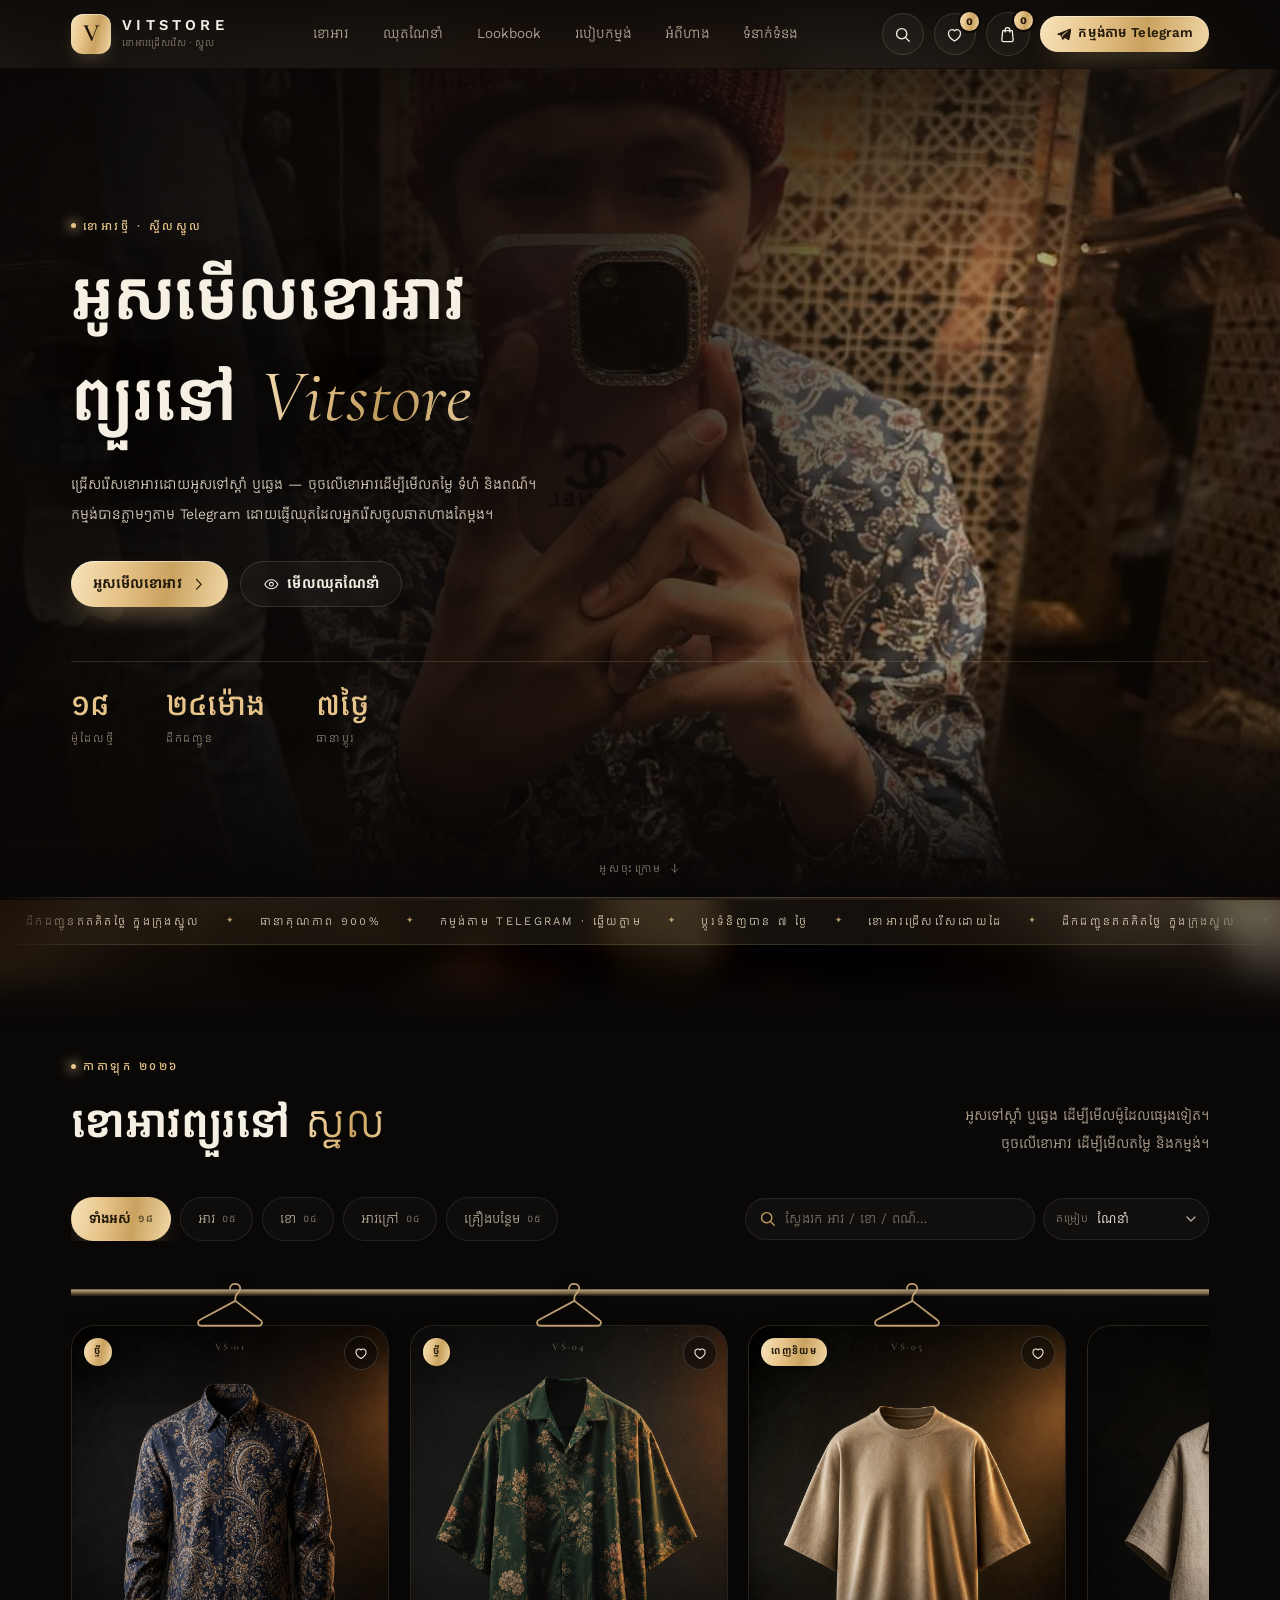
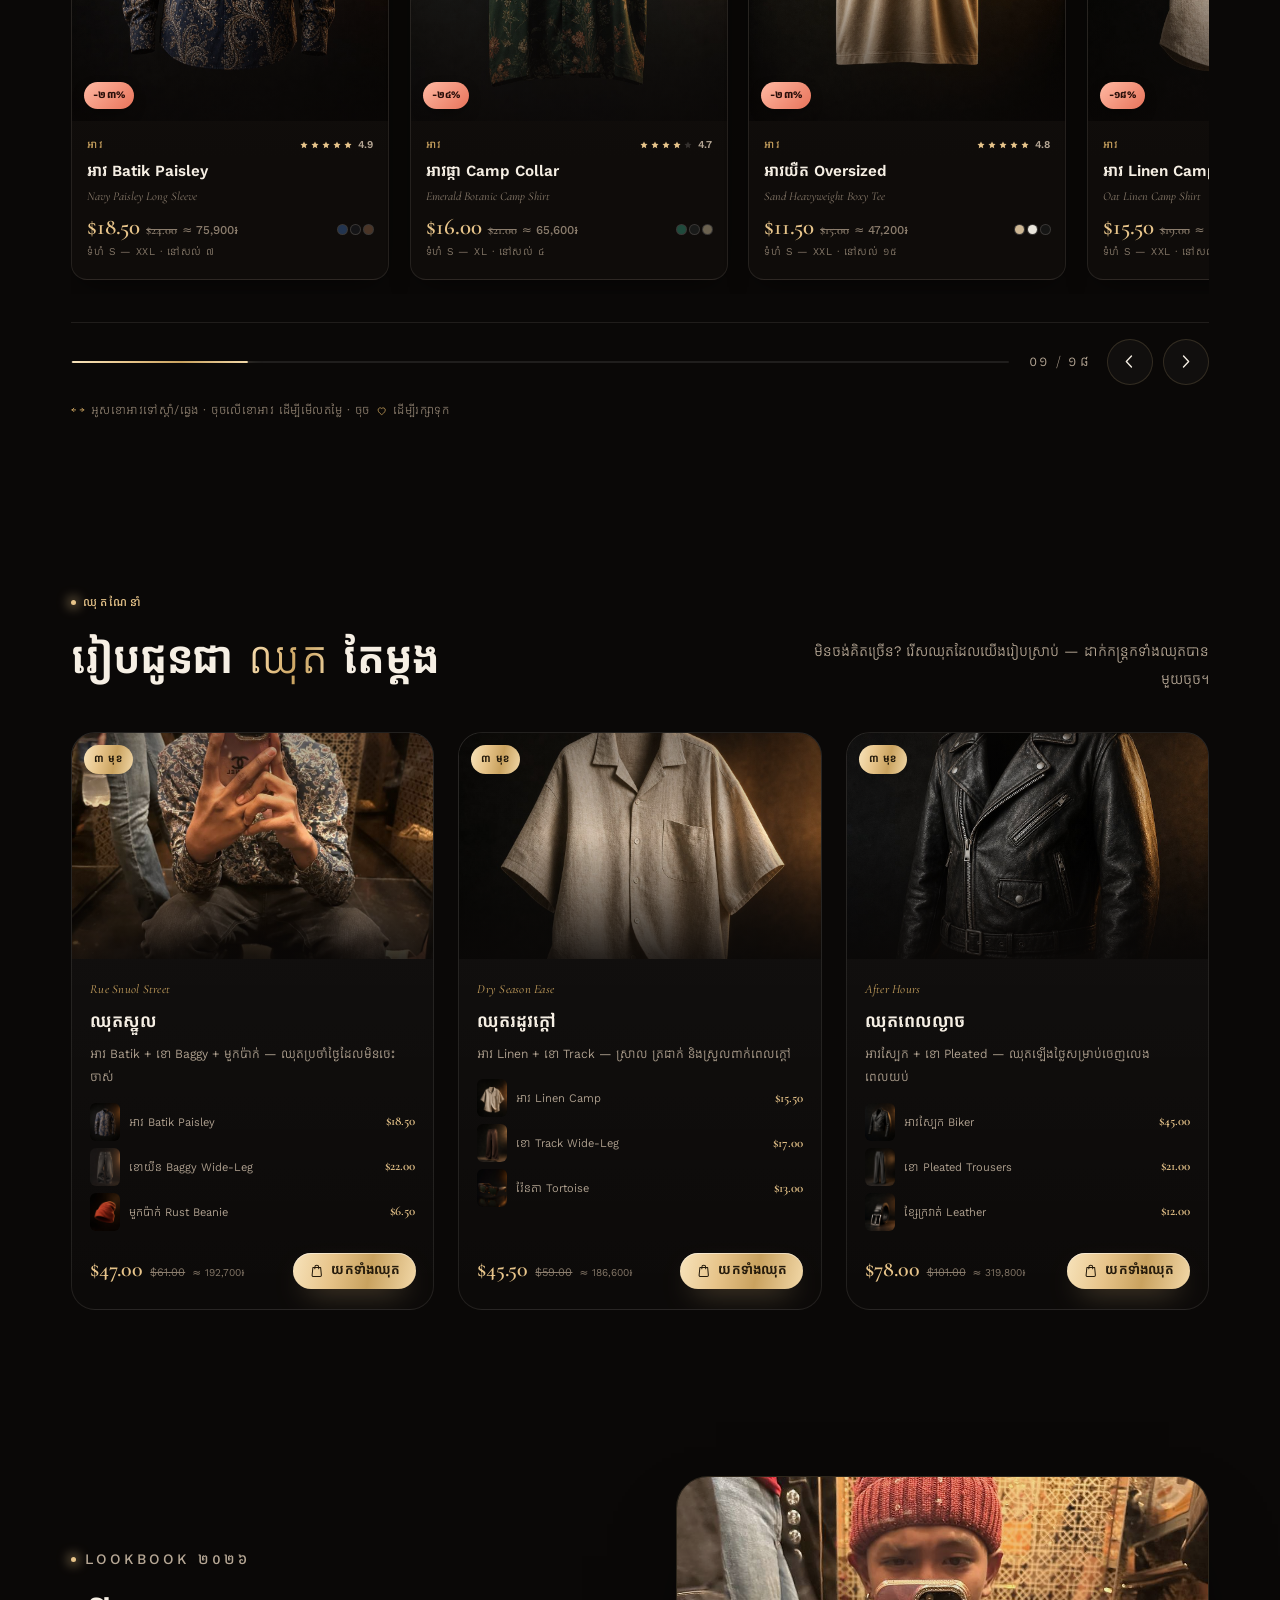
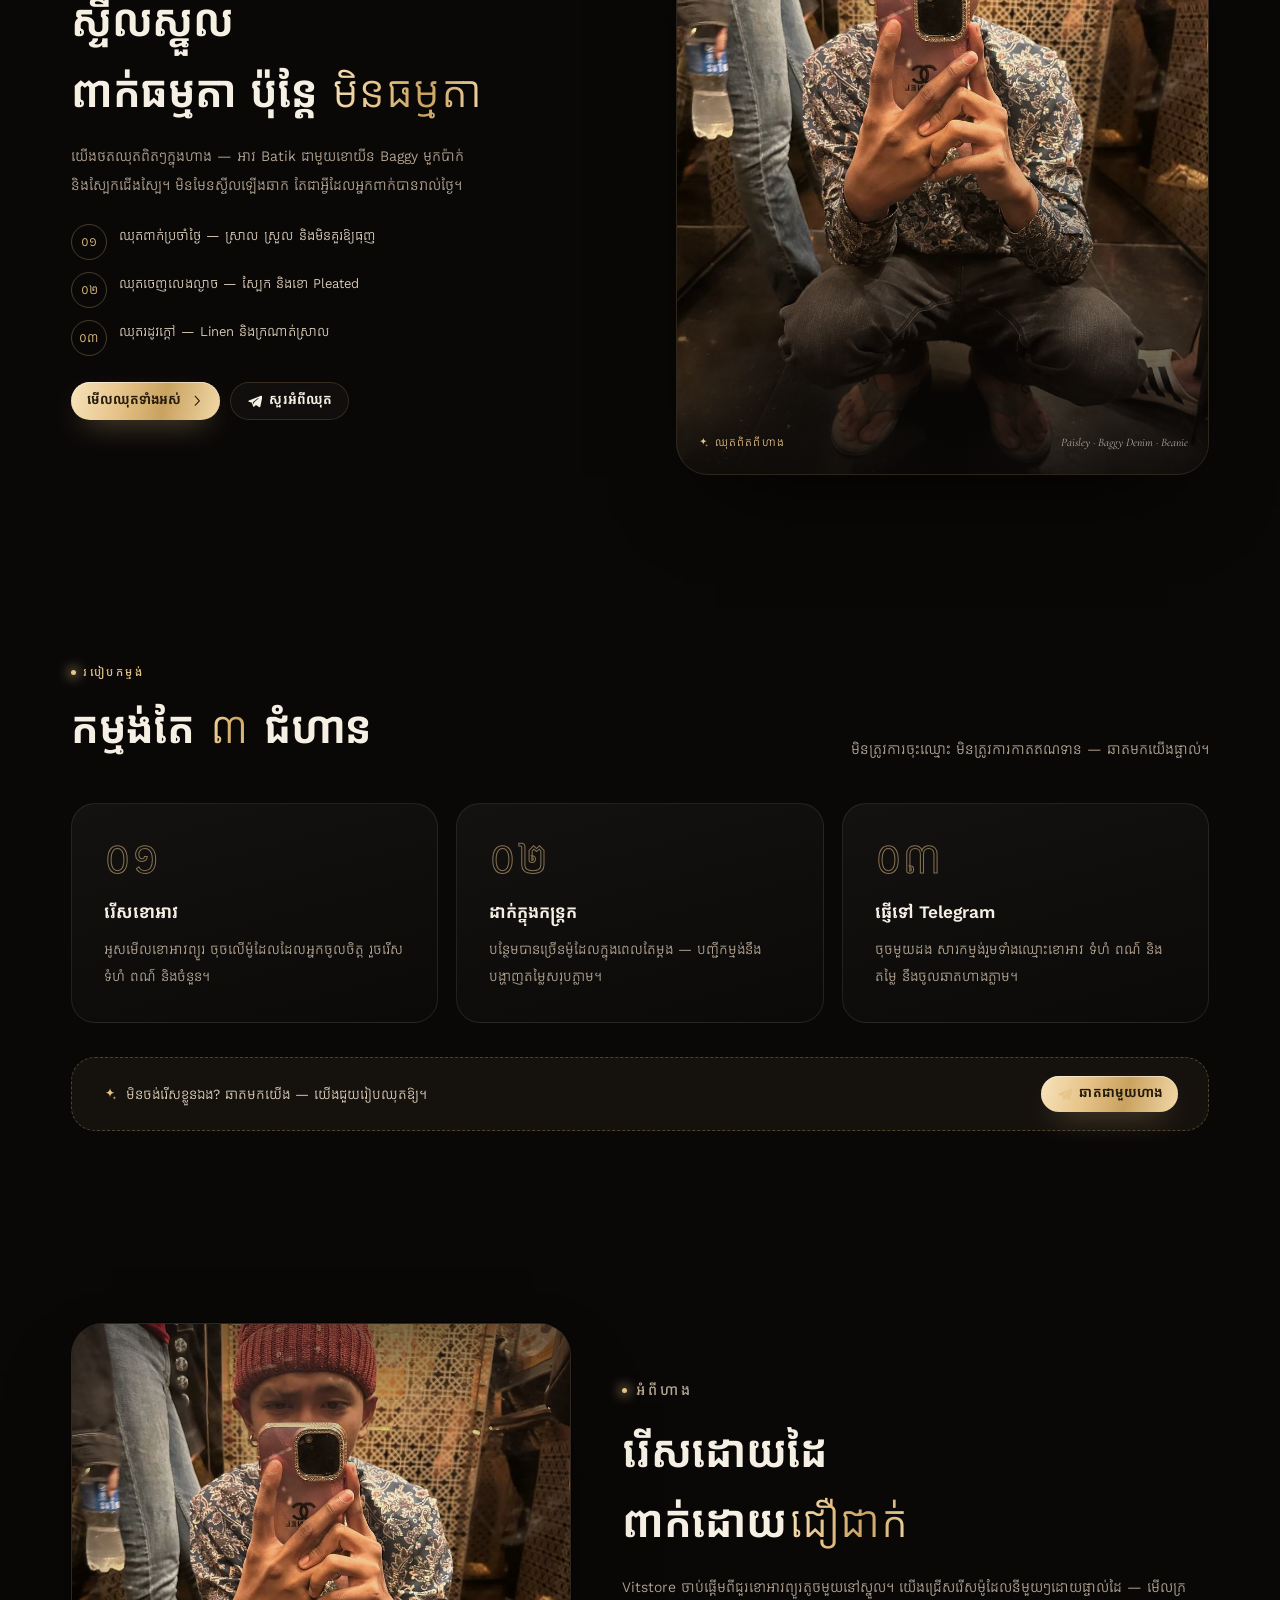
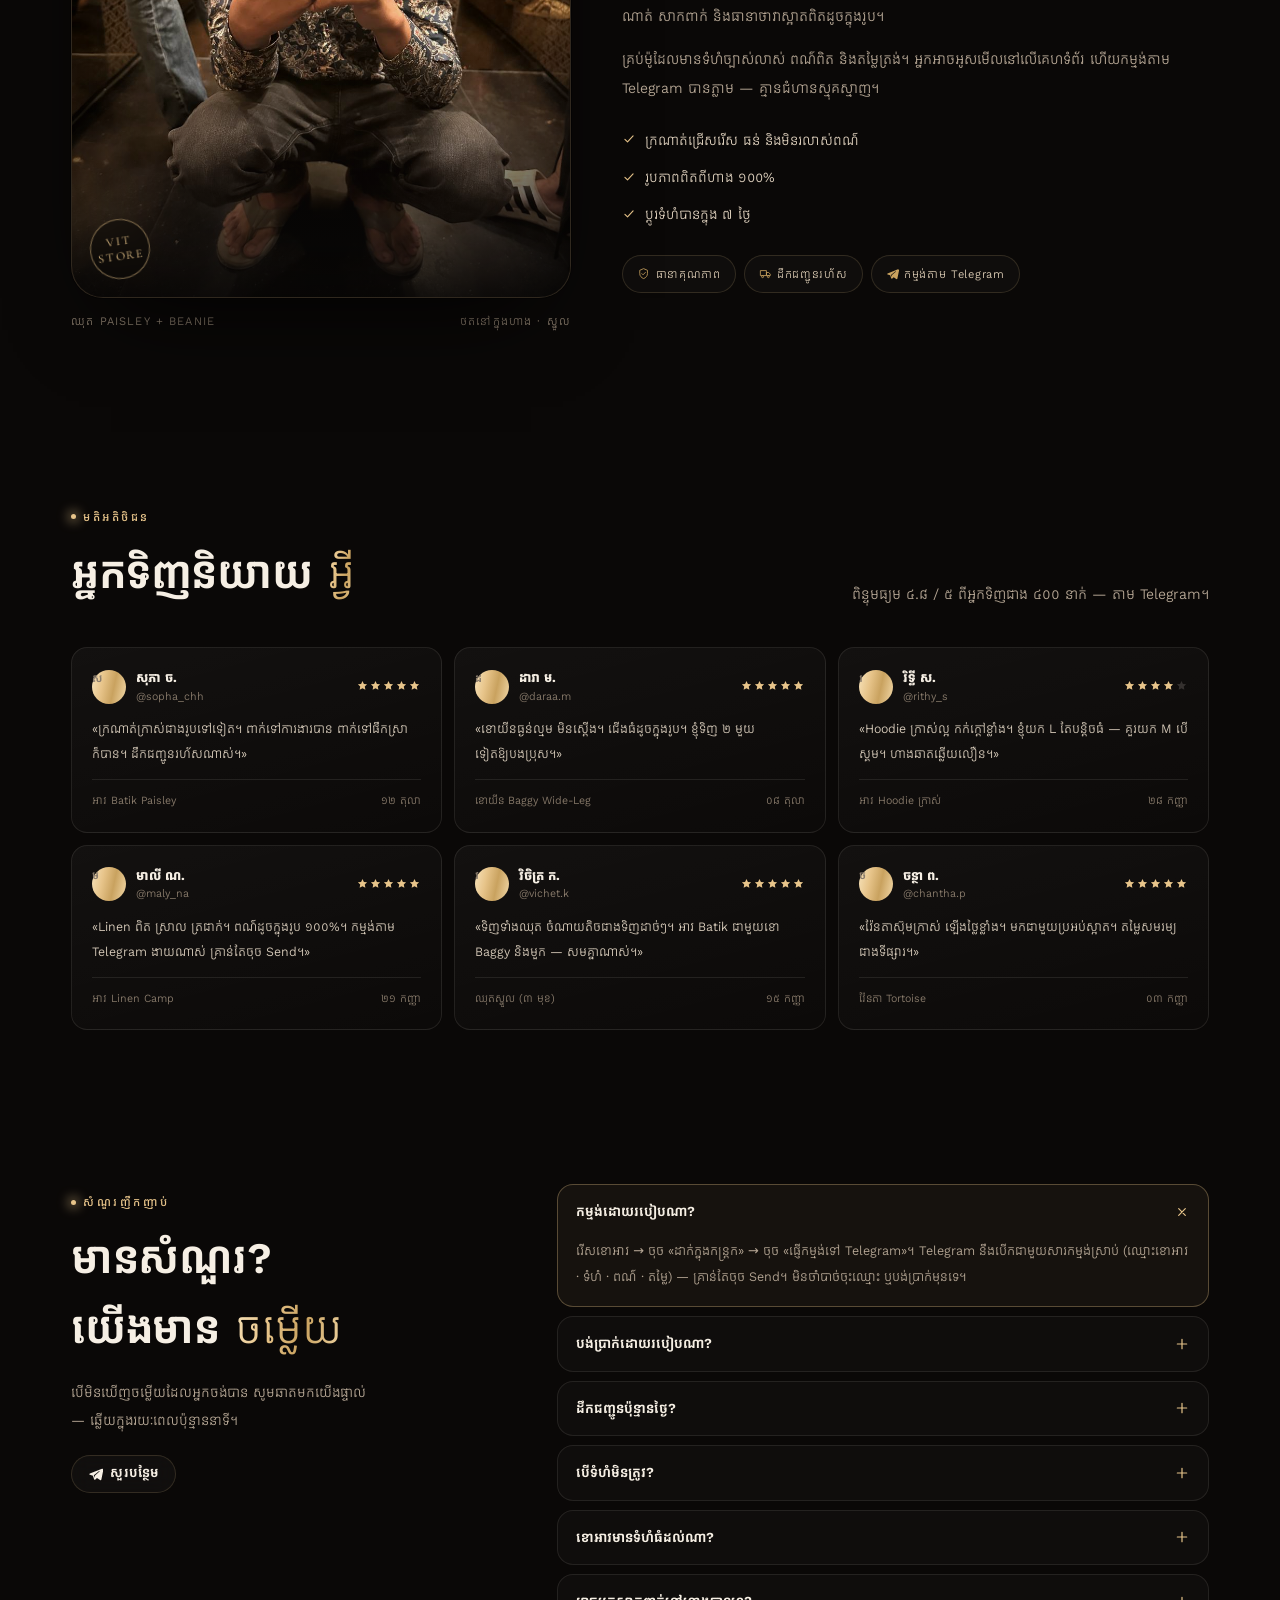
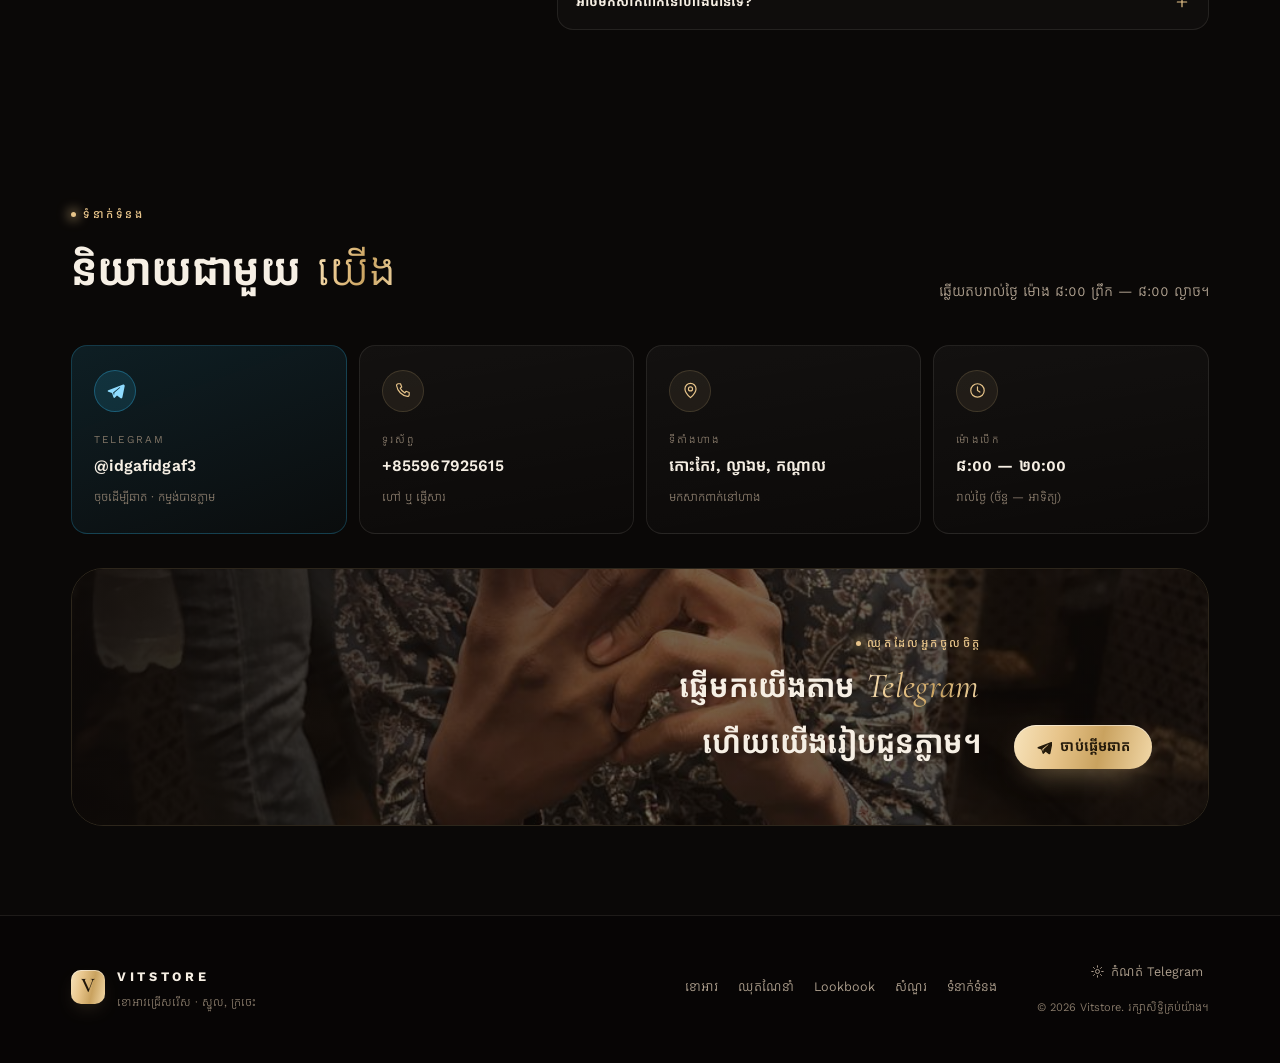
==== commit 57e8ff12: "Vitstore v2: double the storefront Catalogue - 18 products (was 8) with 10 new generated product sho" ====
--- a/index.html
+++ b/index.html
@@ -22,6 +22,8 @@
 <svg width="0" height="0" style="position:absolute;overflow:hidden" aria-hidden="true" focusable="false">
   <symbol id="i-telegram" viewBox="0 0 24 24"><path d="M21.7 4.3 2.9 11.6c-1 .4-1 1.8.1 2.1l4.6 1.4 1.8 5.5c.3.9 1.4 1.1 2 .4l2.5-2.6 4.7 3.4c.8.6 1.9.1 2.1-.8l3-14.8c.2-1-.8-1.9-2-1.9Zm-3.9 4.1-6.9 6.2c-.2.2-.4.5-.4.8l-.3 2.8-1.2-3.8 8.3-6.5c.4-.3.9.2.5.5Z"/></symbol>
   <symbol id="i-bag" viewBox="0 0 24 24"><path d="M6 7h12l1.2 12.1A2 2 0 0 1 17.2 21H6.8a2 2 0 0 1-2-2.1L6 7Z" fill="none" stroke="currentColor" stroke-width="1.6" stroke-linejoin="round"/><path d="M9 9V6.4a3 3 0 0 1 6 0V9" fill="none" stroke="currentColor" stroke-width="1.6" stroke-linecap="round"/></symbol>
+  <symbol id="i-heart" viewBox="0 0 24 24"><path d="M12 20.3s-7.6-4.6-7.6-9.6A4.4 4.4 0 0 1 12 7.4a4.4 4.4 0 0 1 7.6 3.3c0 5-7.6 9.6-7.6 9.6Z" fill="none" stroke="currentColor" stroke-width="1.6" stroke-linejoin="round"/></symbol>
+  <symbol id="i-heart-fill" viewBox="0 0 24 24"><path d="M12 20.3s-7.6-4.6-7.6-9.6A4.4 4.4 0 0 1 12 7.4a4.4 4.4 0 0 1 7.6 3.3c0 5-7.6 9.6-7.6 9.6Z" fill="currentColor" stroke="currentColor" stroke-width="1.4" stroke-linejoin="round"/></symbol>
   <symbol id="i-close" viewBox="0 0 24 24"><path d="M6 6l12 12M18 6 6 18" fill="none" stroke="currentColor" stroke-width="1.8" stroke-linecap="round"/></symbol>
   <symbol id="i-left" viewBox="0 0 24 24"><path d="M14.5 5 8 12l6.5 7" fill="none" stroke="currentColor" stroke-width="1.7" stroke-linecap="round" stroke-linejoin="round"/></symbol>
   <symbol id="i-right" viewBox="0 0 24 24"><path d="M9.5 5 16 12l-6.5 7" fill="none" stroke="currentColor" stroke-width="1.7" stroke-linecap="round" stroke-linejoin="round"/></symbol>
@@ -41,10 +43,18 @@
   <symbol id="i-trash" viewBox="0 0 24 24"><path d="M4.5 7h15M9.5 7V5h5v2M6.5 7l1 13h9l1-13M10.5 11v5M13.5 11v5" fill="none" stroke="currentColor" stroke-width="1.5" stroke-linecap="round" stroke-linejoin="round"/></symbol>
   <symbol id="i-menu" viewBox="0 0 24 24"><path d="M3.5 7h17M3.5 12h17M3.5 17h11" fill="none" stroke="currentColor" stroke-width="1.7" stroke-linecap="round"/></symbol>
   <symbol id="i-arrow-down" viewBox="0 0 24 24"><path d="M12 4v15m0 0 6-6m-6 6-6-6" fill="none" stroke="currentColor" stroke-width="1.5" stroke-linecap="round" stroke-linejoin="round"/></symbol>
+  <symbol id="i-search" viewBox="0 0 24 24"><circle cx="11" cy="11" r="6.5" fill="none" stroke="currentColor" stroke-width="1.7"/><path d="m16 16 4.5 4.5" fill="none" stroke="currentColor" stroke-width="1.7" stroke-linecap="round"/></symbol>
+  <symbol id="i-star" viewBox="0 0 24 24"><path d="m12 3.6 2.6 5.4 5.9.8-4.3 4.1 1.1 5.9L12 17l-5.3 2.8 1.1-5.9L3.5 9.8l5.9-.8L12 3.6Z" fill="currentColor"/></symbol>
+  <symbol id="i-ruler" viewBox="0 0 24 24"><rect x="2.5" y="8" width="19" height="8" rx="1.6" fill="none" stroke="currentColor" stroke-width="1.5"/><path d="M7 8v3M11 8v4M15 8v3M19 8v4" fill="none" stroke="currentColor" stroke-width="1.5" stroke-linecap="round"/></symbol>
+  <symbol id="i-eye" viewBox="0 0 24 24"><path d="M2.5 12S6 5.5 12 5.5 21.5 12 21.5 12 18 18.5 12 18.5 2.5 12 2.5 12Z" fill="none" stroke="currentColor" stroke-width="1.5"/><circle cx="12" cy="12" r="2.8" fill="none" stroke="currentColor" stroke-width="1.5"/></symbol>
+  <symbol id="i-zoom" viewBox="0 0 24 24"><circle cx="11" cy="11" r="6.5" fill="none" stroke="currentColor" stroke-width="1.6"/><path d="m16 16 4.5 4.5M8.5 11h5M11 8.5v5" fill="none" stroke="currentColor" stroke-width="1.6" stroke-linecap="round"/></symbol>
+  <symbol id="i-whatsapp" viewBox="0 0 24 24"><path d="M12 3.5a8.4 8.4 0 0 0-7.2 12.7L3.5 20.5l4.5-1.2A8.4 8.4 0 1 0 12 3.5Z" fill="none" stroke="currentColor" stroke-width="1.5" stroke-linejoin="round"/><path d="M9 8.6c.5 2.6 2.4 4.5 5 5l1.2-1.4 2.3.9-.2 1.6c-3.4.6-7.6-3.6-8.2-7l1.6-.2.9 2.3L9 8.6Z" fill="currentColor"/></symbol>
+  <symbol id="i-tag" viewBox="0 0 24 24"><path d="M12.4 3.5H20v7.6l-8.7 8.7a1.7 1.7 0 0 1-2.4 0l-5.2-5.2a1.7 1.7 0 0 1 0-2.4l8.7-8.7Z" fill="none" stroke="currentColor" stroke-width="1.5" stroke-linejoin="round"/><circle cx="16.4" cy="7.2" r="1.4" fill="currentColor"/></symbol>
 </svg>
 
 <div class="bg-blur" aria-hidden="true"></div>
 <div class="grain" aria-hidden="true"></div>
+<div class="cursor-glow" id="cursorGlow" aria-hidden="true"></div>
 
 <!-- ═══════════ top bar ═══════════ -->
 <header class="topbar" id="topbar">
@@ -59,12 +69,21 @@
 
     <nav class="nav" aria-label="ម៉ឺនុយមេ">
       <a href="#shop">ខោអាវ</a>
+      <a href="#looks">ឈុតណែនាំ</a>
+      <a href="#lookbook">Lookbook</a>
       <a href="#how">របៀបកម្មង់</a>
       <a href="#about">អំពីហាង</a>
       <a href="#contact">ទំនាក់ទំនង</a>
     </nav>
 
     <div class="topbar__actions">
+      <button class="icon-btn search-btn" id="searchBtn" aria-label="ស្វែងរកខោអាវ">
+        <svg class="ico"><use href="#i-search"></use></svg>
+      </button>
+      <button class="icon-btn wish-btn" id="wishBtn" aria-label="បើកបញ្ជីចូលចិត្ត">
+        <svg class="ico"><use href="#i-heart"></use></svg>
+        <span class="cart-count" id="wishCount" hidden>0</span>
+      </button>
       <button class="icon-btn cart-btn" id="cartBtn" aria-label="បើកកន្ត្រក">
         <svg class="ico"><use href="#i-bag"></use></svg>
         <span class="cart-count" id="cartCount" hidden>0</span>
@@ -79,6 +98,8 @@
   </div>
   <div class="mobile-menu" id="mobileMenu" hidden>
     <a href="#shop">ខោអាវ</a>
+    <a href="#looks">ឈុតណែនាំ</a>
+    <a href="#lookbook">Lookbook</a>
     <a href="#how">របៀបកម្មង់</a>
     <a href="#about">អំពីហាង</a>
     <a href="#contact">ទំនាក់ទំនង</a>
@@ -109,13 +130,13 @@
           អូសមើលខោអាវ
           <svg class="ico"><use href="#i-right"></use></svg>
         </a>
-        <button class="btn btn--ghost" data-telegram>
-          <svg class="ico"><use href="#i-telegram"></use></svg>
-          កម្មង់តាម Telegram
+        <button class="btn btn--ghost" id="heroLookBook">
+          <svg class="ico"><use href="#i-eye"></use></svg>
+          មើលឈុតណែនាំ
         </button>
       </div>
       <dl class="hero__stats">
-        <div><dt>ម៉ូដែលថ្មី</dt><dd>០៨</dd></div>
+        <div><dt>ម៉ូដែលថ្មី</dt><dd data-stat="products">០៨</dd></div>
         <div><dt>ដឹកជញ្ជូន</dt><dd>២៤ម៉ោង</dd></div>
         <div><dt>ធានាប្ដូរ</dt><dd>៧ថ្ងៃ</dd></div>
       </dl>
@@ -151,7 +172,36 @@
         </p>
       </div>
 
-      <div class="filters" id="filters" role="group" aria-label="ចម្រាញ់តាមប្រភេទ"></div>
+      <!-- toolbar: filters + search + sort -->
+      <div class="shop-tools">
+        <div class="filters" id="filters" role="group" aria-label="ចម្រាញ់តាមប្រភេទ"></div>
+        <div class="shop-tools__right">
+          <label class="search-field" for="searchInput">
+            <svg class="ico"><use href="#i-search"></use></svg>
+            <input id="searchInput" type="search" placeholder="ស្វែងរក អាវ / ខោ / ពណ៌…" autocomplete="off" enterkeyhint="search">
+            <button class="search-field__clear" id="searchClear" type="button" aria-label="សម្អាតការស្វែងរក" hidden>
+              <svg class="ico"><use href="#i-close"></use></svg>
+            </button>
+          </label>
+          <label class="sort-field" for="sortSelect">
+            <span>តម្រៀប</span>
+            <select id="sortSelect">
+              <option value="featured">ណែនាំ</option>
+              <option value="new">ថ្មីមុន</option>
+              <option value="price-asc">តម្លៃ ទាប → ខ្ពស់</option>
+              <option value="price-desc">តម្លៃ ខ្ពស់ → ទាប</option>
+              <option value="rating">ពិន្ទុខ្ពស់</option>
+              <option value="popular">លក់ដាច់</option>
+            </select>
+          </label>
+        </div>
+      </div>
+
+      <div class="rail-empty" id="railEmpty" hidden>
+        <svg class="ico"><use href="#i-search"></use></svg>
+        <p>រកមិនឃើញខោអាវដែលត្រូវនឹងការស្វែងរក</p>
+        <button class="btn btn--ghost btn--sm" id="railReset">មើលខោអាវទាំងអស់</button>
+      </div>
 
       <div class="rail-wrap">
         <div class="rail-viewport" id="railViewport" tabindex="0" role="region" aria-label="ខោអាវព្យួរ — អូសទៅស្ដាំ ឬឆ្វេងដើម្បីមើល">
@@ -173,9 +223,66 @@
 
         <p class="rail-hint">
           <svg class="ico"><use href="#i-drag"></use></svg>
-          អូសខោអាវទៅស្ដាំ/ឆ្វេង · ចុចលើខោអាវ ដើម្បីមើលតម្លៃ
+          អូសខោអាវទៅស្ដាំ/ឆ្វេង · ចុចលើខោអាវ ដើម្បីមើលតម្លៃ · ចុច <svg class="ico ico--tiny"><use href="#i-heart"></use></svg> ដើម្បីរក្សាទុក
         </p>
       </div>
+
+      <!-- recently viewed -->
+      <div class="recent" id="recentWrap" hidden>
+        <div class="recent__head">
+          <p><svg class="ico"><use href="#i-clock"></use></svg> អ្នកទើបមើល</p>
+          <button class="link-btn" id="recentClear">សម្អាត</button>
+        </div>
+        <div class="recent__strip" id="recentStrip"></div>
+      </div>
+    </div>
+  </section>
+
+  <!-- ═══════════ curated looks ═══════════ -->
+  <section class="looks" id="looks">
+    <div class="container">
+      <div class="section-head">
+        <div class="section-head__title">
+          <p class="eyebrow"><span class="eyebrow__dot"></span>ឈុតណែនាំ</p>
+          <h2 class="section-title">រៀបជូនជា <span class="script">ឈុត</span> តែម្ដង</h2>
+        </div>
+        <p class="section-note">មិនចង់គិតច្រើន? រើសឈុតដែលយើងរៀបស្រាប់ — ដាក់កន្ត្រកទាំងឈុតបានមួយចុច។</p>
+      </div>
+      <div class="looks__grid" id="looksGrid"></div>
+    </div>
+  </section>
+
+  <!-- ═══════════ lookbook ═══════════ -->
+  <section class="lookbook" id="lookbook">
+    <div class="container lookbook__grid">
+      <div class="lookbook__text">
+        <p class="eyebrow"><span class="eyebrow__dot"></span>Lookbook ២០២៦</p>
+        <h2 class="section-title">ស្ទីលស្នួល<br>ពាក់ធម្មតា ប៉ុន្តែ <span class="script">មិនធម្មតា</span></h2>
+        <p>
+          យើងថតឈុតពិតៗក្នុងហាង — អាវ Batik ជាមួយខោយីន Baggy មួកប៉ាក់ និងស្បែកជើងស្បៃ។
+          មិនមែនស្ទីលឡើងឆាក តែជាអ្វីដែលអ្នកពាក់បានរាល់ថ្ងៃ។
+        </p>
+        <ul class="lookbook__list">
+          <li><span>០១</span>ឈុតពាក់ប្រចាំថ្ងៃ — ស្រាល ស្រួល និងមិនគួរឱ្យធុញ</li>
+          <li><span>០២</span>ឈុតចេញលេងល្ងាច — ស្បែក និងខោ Pleated</li>
+          <li><span>០៣</span>ឈុតរដូវក្ដៅ — Linen និងក្រណាត់ស្រាល</li>
+        </ul>
+        <div class="lookbook__cta">
+          <a class="btn btn--gold btn--sm" href="#looks">
+            មើលឈុតទាំងអស់ <svg class="ico"><use href="#i-right"></use></svg>
+          </a>
+          <button class="btn btn--ghost btn--sm" data-telegram>
+            <svg class="ico"><use href="#i-telegram"></use></svg> សួរអំពីឈុត
+          </button>
+        </div>
+      </div>
+      <figure class="lookbook__figure">
+        <img src="assets/store-bg.jpg" alt="ម្ចាស់ហាង Vitstore ពាក់អាវ Batik Paisley និងមួកប៉ាក់ នៅក្នុងហាង" loading="lazy">
+        <figcaption>
+          <span class="lookbook__badge"><svg class="ico"><use href="#i-sparkle"></use></svg> ឈុតពិតពីហាង</span>
+          <span class="lookbook__meta">Paisley · Baggy Denim · Beanie</span>
+        </figcaption>
+      </figure>
     </div>
   </section>
 
@@ -256,6 +363,35 @@
     </div>
   </section>
 
+  <!-- ═══════════ reviews ═══════════ -->
+  <section class="reviews" id="reviews">
+    <div class="container">
+      <div class="section-head">
+        <div class="section-head__title">
+          <p class="eyebrow"><span class="eyebrow__dot"></span>មតិអតិថិជន</p>
+          <h2 class="section-title">អ្នកទិញនិយាយ <span class="script">អ្វី</span></h2>
+        </div>
+        <p class="section-note">ពិន្ទុមធ្យម ៤.៨ / ៥ ពីអ្នកទិញជាង ៤០០ នាក់ — តាម Telegram។</p>
+      </div>
+      <div class="reviews__grid" id="reviewsGrid"></div>
+    </div>
+  </section>
+
+  <!-- ═══════════ FAQ ═══════════ -->
+  <section class="faq" id="faq">
+    <div class="container faq__grid">
+      <div class="faq__intro">
+        <p class="eyebrow"><span class="eyebrow__dot"></span>សំណួរញឹកញាប់</p>
+        <h2 class="section-title">មានសំណួរ?<br>យើងមាន <span class="script">ចម្លើយ</span></h2>
+        <p class="faq__lead">បើមិនឃើញចម្លើយដែលអ្នកចង់បាន សូមឆាតមកយើងផ្ទាល់ — ឆ្លើយក្នុងរយៈពេលប៉ុន្មាននាទី។</p>
+        <a class="btn btn--ghost btn--sm" data-telegram>
+          <svg class="ico"><use href="#i-telegram"></use></svg> សួរបន្ថែម
+        </a>
+      </div>
+      <div class="faq__list" id="faqList"></div>
+    </div>
+  </section>
+
   <!-- ═══════════ contact ═══════════ -->
   <section class="contact" id="contact">
     <div class="container">
@@ -321,8 +457,9 @@
     </div>
     <nav class="footer__nav" aria-label="ម៉ឺនុយផ្នែកខាងក្រោម">
       <a href="#shop">ខោអាវ</a>
-      <a href="#how">របៀបកម្មង់</a>
-      <a href="#about">អំពីហាង</a>
+      <a href="#looks">ឈុតណែនាំ</a>
+      <a href="#lookbook">Lookbook</a>
+      <a href="#faq">សំណួរ</a>
       <a href="#contact">ទំនាក់ទំនង</a>
     </nav>
     <div class="footer__meta">
@@ -351,25 +488,40 @@
       <img id="pmImage" src="" alt="">
       <span class="product__tag" id="pmTag" hidden></span>
       <div class="product__stock" id="pmStock"></div>
+      <button class="product__wish" id="pmWish" aria-label="រក្សាទុកក្នុងបញ្ជីចូលចិត្ត" aria-pressed="false">
+        <svg class="ico"><use href="#i-heart"></use></svg>
+      </button>
+      <button class="product__zoom" id="pmZoom" aria-label="មើលរូបធំ">
+        <svg class="ico"><use href="#i-zoom"></use></svg>
+      </button>
+      <div class="product__thumbs" id="pmThumbs"></div>
     </div>
 
     <div class="product__body">
       <div class="product__scroll">
-        <p class="product__cat" id="pmCat"></p>
+        <div class="product__top">
+          <p class="product__cat" id="pmCat"></p>
+          <div class="product__rating" id="pmRating"></div>
+        </div>
         <h3 id="pmTitle"></h3>
         <p class="product__en" id="pmEn"></p>
 
         <div class="product__price">
           <strong id="pmPrice"></strong>
           <del id="pmOld" hidden></del>
+          <span class="product__save" id="pmSave" hidden></span>
           <span id="pmRiel"></span>
         </div>
 
         <p class="product__desc" id="pmDesc"></p>
 
         <div class="opt">
-          <div class="opt__head"><span>ទំហំ</span><em id="pmSizeVal"></em></div>
+          <div class="opt__head">
+            <span>ទំហំ</span>
+            <em id="pmSizeVal"></em>
+          </div>
           <div class="size-list" id="pmSizes"></div>
+          <p class="opt__guide" id="pmGuide"></p>
         </div>
 
         <div class="opt">
@@ -386,10 +538,38 @@
           </div>
         </div>
 
+        <div class="acc" id="pmAcc">
+          <button class="acc__head" type="button" data-acc="details" aria-expanded="true">
+            <span>លម្អិតផលិតផល</span><svg class="ico acc__chev"><use href="#i-arrow-down"></use></svg>
+          </button>
+          <div class="acc__body"><ul id="pmDetails"></ul></div>
+
+          <button class="acc__head" type="button" data-acc="guide" aria-expanded="false">
+            <span>តារាងទំហំ</span><svg class="ico acc__chev"><use href="#i-arrow-down"></use></svg>
+          </button>
+          <div class="acc__body" hidden><table class="size-table" id="pmGuideTable"></table></div>
+
+          <button class="acc__head" type="button" data-acc="ship" aria-expanded="false">
+            <span>ការដឹកជញ្ជូន &amp; ការប្ដូរ</span><svg class="ico acc__chev"><use href="#i-arrow-down"></use></svg>
+          </button>
+          <div class="acc__body" hidden>
+            <ul>
+              <li>ដឹកជញ្ជូនក្នុងក្រុងស្នួល ឥតគិតថ្លៃ ក្នុង ២៤ ម៉ោង</li>
+              <li>ក្រៅក្រុង តាមរថយន្តឈ្នួល ១–៣ ថ្ងៃ</li>
+              <li>ប្ដូរទំហំ ឬពណ៌បានក្នុង ៧ ថ្ងៃ (ទំនិញមិនបានប្រើ)</li>
+              <li>បង់ប្រាក់ពេលទទួលទំនិញ (COD) ឬ ABA / Bakong</li>
+            </ul>
+          </div>
+        </div>
+
         <p class="product__meta" id="pmMeta"></p>
       </div>
 
       <div class="product__actions">
+        <div class="product__total">
+          <span>សរុប</span>
+          <strong id="pmTotal">$0.00</strong>
+        </div>
         <button class="btn btn--gold btn--block" id="pmOrder">
           <svg class="ico"><use href="#i-telegram"></use></svg> កម្មង់ភ្លាមៗ · Telegram
         </button>
@@ -400,6 +580,46 @@
       </div>
     </div>
   </div>
+</div>
+
+<!-- ═══════════ lightbox ═══════════ -->
+<div class="lightbox" id="lightbox" hidden>
+  <div class="lightbox__scrim" data-close-lightbox></div>
+  <button class="lightbox__close" data-close-lightbox aria-label="បិទ">
+    <svg class="ico"><use href="#i-close"></use></svg>
+  </button>
+  <img id="lightboxImg" src="" alt="">
+</div>
+
+<!-- ═══════════ wishlist drawer ═══════════ -->
+<div class="drawer" id="wishDrawer" hidden>
+  <div class="drawer__scrim" data-close-wish></div>
+  <aside class="drawer__panel" role="dialog" aria-modal="true" aria-labelledby="wishTitle">
+    <header class="drawer__head">
+      <div>
+        <h3 id="wishTitle">បញ្ជីចូលចិត្ត</h3>
+        <p id="wishSub">ខោអាវដែលអ្នករក្សាទុក</p>
+      </div>
+      <button class="icon-btn" data-close-wish aria-label="បិទ">
+        <svg class="ico"><use href="#i-close"></use></svg>
+      </button>
+    </header>
+    <div class="drawer__body">
+      <div class="cart-empty" id="wishEmpty">
+        <svg class="ico"><use href="#i-heart"></use></svg>
+        <p>មិនមានអ្វីក្នុងបញ្ជីចូលចិត្ត</p>
+        <span>ចុច <svg class="ico ico--tiny"><use href="#i-heart"></use></svg> លើខោអាវ ដើម្បីរក្សាទុក</span>
+        <button class="btn btn--ghost btn--sm" id="wishShopBtn">មើលខោអាវ</button>
+      </div>
+      <div class="cart-items" id="wishItems"></div>
+    </div>
+    <footer class="drawer__foot" id="wishFoot" hidden>
+      <button class="btn btn--gold btn--block" id="wishAddAll">
+        <svg class="ico"><use href="#i-bag"></use></svg> ដាក់ទាំងអស់ក្នុងកន្ត្រក
+      </button>
+      <button class="btn btn--ghost btn--sm btn--block" id="wishClear">សម្អាតបញ្ជីចូលចិត្ត</button>
+    </footer>
+  </aside>
 </div>
 
 <!-- ═══════════ cart drawer ═══════════ -->
@@ -485,6 +705,7 @@
 
 <script src="js/config.js"></script>
 <script src="js/products.js"></script>
+<script src="js/data.js"></script>
 <script src="js/app.js"></script>
 </body>
 </html>
--- a/css/styles.css
+++ b/css/styles.css
@@ -870,3 +870,352 @@
   .reveal{opacity:1;transform:none}
   .hero__media{animation:none}
 }
+
+/* ══════════════════════════════════════════════════════
+   V2 — upgrades: toolbar, wishlist, looks, lookbook,
+        reviews, FAQ, lightbox, product detail
+   ══════════════════════════════════════════════════════ */
+.ico--tiny{width:.95em;height:.95em;vertical-align:-.12em}
+
+/* ── cursor glow ──────────────────────────────────────── */
+.cursor-glow{
+  position:fixed;top:0;left:0;width:520px;height:520px;margin:-260px 0 0 -260px;z-index:-1;
+  pointer-events:none;opacity:.55;
+  background:radial-gradient(circle,rgba(231,196,138,.13),rgba(231,196,138,.05) 42%,transparent 68%);
+  will-change:transform;
+}
+@media(hover:none),(max-width:900px){.cursor-glow{display:none}}
+
+/* ── shop toolbar ─────────────────────────────────────── */
+.shop-tools{
+  display:flex;flex-wrap:wrap;align-items:center;gap:12px;
+  margin-bottom:clamp(16px,2.2vw,26px);
+}
+.shop-tools .filters{margin:0;padding:0;flex:1 1 320px;min-width:0}
+.shop-tools__right{display:flex;align-items:center;gap:8px;flex:1 1 auto;justify-content:flex-end;min-width:0}
+
+.search-field{
+  display:flex;align-items:center;gap:8px;
+  height:42px;padding:0 12px;border-radius:999px;
+  border:1px solid var(--line-soft);background:rgba(255,255,255,.03);
+  transition:.3s var(--ease);min-width:0;flex:1 1 200px;max-width:290px;
+}
+.search-field:focus-within{border-color:rgba(231,196,138,.5);background:rgba(231,196,138,.07);box-shadow:0 0 0 4px rgba(231,196,138,.07)}
+.search-field .ico{color:var(--gold-2);flex:none}
+.search-field input{
+  flex:1;min-width:0;border:0;background:none;outline:none;
+  font-size:13.5px;color:var(--cream);padding:0;
+}
+.search-field input::placeholder{color:#7c6f60}
+.search-field input::-webkit-search-cancel-button{display:none}
+.search-field__clear{display:grid;place-items:center;width:22px;height:22px;border-radius:50%;color:var(--muted-2);flex:none}
+.search-field__clear:hover{color:var(--cream);background:rgba(255,255,255,.08)}
+.search-field__clear[hidden]{display:none}
+
+.sort-field{
+  display:flex;align-items:center;gap:7px;height:42px;padding:0 12px;border-radius:999px;
+  border:1px solid var(--line-soft);background:rgba(255,255,255,.03);flex:none;
+  transition:.3s var(--ease);
+}
+.sort-field:hover{border-color:rgba(231,196,138,.32)}
+.sort-field>span{font-size:11px;letter-spacing:.12em;text-transform:uppercase;color:var(--muted-2)}
+.sort-field select{
+  appearance:none;-webkit-appearance:none;border:0;outline:none;background:none;
+  font:inherit;font-size:13px;color:var(--cream);padding-right:16px;cursor:pointer;
+  background-image:url("data:image/svg+xml,%3Csvg xmlns='http://www.w3.org/2000/svg' width='10' height='6'%3E%3Cpath d='M1 1l4 4 4-4' fill='none' stroke='%23b6a795' stroke-width='1.4' stroke-linecap='round'/%3E%3C/svg%3E");
+  background-repeat:no-repeat;background-position:right center;
+}
+.sort-field select option{background:#17120f;color:var(--cream)}
+
+.rail-empty{
+  display:grid;place-items:center;gap:10px;text-align:center;
+  padding:56px 20px;border:1px dashed var(--line);border-radius:var(--r-lg);
+  background:rgba(255,255,255,.015);margin-bottom:18px;
+}
+.rail-empty[hidden]{display:none}
+.rail-empty .ico{width:34px;height:34px;color:var(--gold-3)}
+.rail-empty p{font-size:14px;color:var(--muted)}
+
+/* ── cards v2 ─────────────────────────────────────────── */
+.card__off{
+  position:absolute;right:auto;top:auto;bottom:12px;left:12px;z-index:2;
+  width:auto;height:auto;white-space:nowrap;
+  padding:4px 9px;border-radius:999px;font-size:10px;font-weight:700;letter-spacing:.02em;
+  color:#2a0f0a;background:linear-gradient(135deg,#ffb9a3,#e8735a);
+  box-shadow:0 6px 18px -8px rgba(0,0,0,.95);
+}
+.card__wish{
+  position:absolute;top:10px;right:10px;z-index:3;
+  display:grid;place-items:center;width:34px;height:34px;border-radius:50%;
+  color:var(--cream);background:rgba(10,8,7,.55);border:1px solid rgba(246,239,228,.16);
+  backdrop-filter:blur(8px);transition:.28s var(--ease);
+}
+.card__wish .ico{width:16px;height:16px}
+.card__wish:hover{background:rgba(231,196,138,.22);border-color:rgba(231,196,138,.5);transform:scale(1.06)}
+.card__wish.is-on{color:#ff8f78;background:rgba(255,143,120,.16);border-color:rgba(255,143,120,.45)}
+.card__wish.is-on .ico{animation:heartPop .45s var(--ease-out)}
+@keyframes heartPop{0%{transform:scale(.6)}55%{transform:scale(1.25)}100%{transform:scale(1)}}
+.card__code{right:auto;left:50%;transform:translateX(-50%);opacity:.55}
+.card__top{display:flex;align-items:center;justify-content:space-between;gap:8px}
+.card__rating{display:inline-flex;align-items:center;gap:1px;flex:none}
+.card__rating b{font-size:10.5px;color:var(--muted);font-weight:600;margin-left:4px}
+.star{width:10px;height:10px;color:rgba(246,239,228,.16)}
+.star.is-on{color:var(--gold)}
+.review__stars .star,.product__rating .star{width:13px;height:13px}
+.card__hover{z-index:2}
+
+/* ── recently viewed ──────────────────────────────────── */
+.recent{margin-top:clamp(24px,3vw,38px);padding-top:20px;border-top:1px solid var(--line-soft)}
+.recent[hidden]{display:none}
+.recent__head{display:flex;align-items:center;justify-content:space-between;gap:12px;margin-bottom:12px}
+.recent__head p{display:flex;align-items:center;gap:.5em;font-size:11.5px;letter-spacing:.16em;text-transform:uppercase;color:var(--muted-2)}
+.recent__head .ico{color:var(--gold-2)}
+.recent__strip{display:flex;gap:10px;overflow-x:auto;padding-bottom:6px;scrollbar-width:none}
+.recent__strip::-webkit-scrollbar{display:none}
+.recent__card{
+  flex:none;width:118px;display:grid;gap:4px;text-align:left;
+  padding:8px;border-radius:14px;border:1px solid var(--line-soft);
+  background:rgba(255,255,255,.025);transition:.3s var(--ease);
+}
+.recent__card:hover{transform:translateY(-3px);border-color:rgba(231,196,138,.38);background:rgba(231,196,138,.06)}
+.recent__card img{width:100%;aspect-ratio:3/3.4;object-fit:cover;border-radius:9px;background:#0c0a09}
+.recent__card span{font-size:11px;color:var(--cream);line-height:1.5;display:-webkit-box;-webkit-line-clamp:1;-webkit-box-orient:vertical;overflow:hidden}
+.recent__card b{font-family:var(--ff-serif);font-size:13px;color:var(--gold);font-weight:600}
+
+/* ── looks ────────────────────────────────────────────── */
+.looks{padding-block:clamp(48px,7vw,92px)}
+.looks__grid{display:grid;gap:clamp(16px,2vw,24px);grid-template-columns:1fr}
+@media(min-width:720px){.looks__grid{grid-template-columns:repeat(3,1fr)}}
+.look{
+  display:flex;flex-direction:column;overflow:hidden;
+  border-radius:var(--r-lg);border:1px solid var(--line-soft);
+  background:linear-gradient(180deg,rgba(255,255,255,.045),rgba(255,255,255,.012));
+  transition:.45s var(--ease);
+}
+.look:hover{transform:translateY(-5px);border-color:rgba(231,196,138,.34);box-shadow:0 40px 70px -40px rgba(0,0,0,.95)}
+.look__media{position:relative;overflow:hidden;aspect-ratio:16/10;background:#0c0a09}
+.look__media img{width:100%;height:100%;object-fit:cover;transition:transform 1.2s var(--ease-out)}
+.look--1 .look__media img{object-position:50% 35%}
+.look:hover .look__media img{transform:scale(1.05)}
+.look__media::after{content:"";position:absolute;inset:0;background:linear-gradient(180deg,rgba(10,8,7,.35),transparent 45%,rgba(10,8,7,.85))}
+.look__tag{
+  position:absolute;top:12px;left:12px;z-index:2;padding:4px 10px;border-radius:999px;
+  font-size:10.5px;letter-spacing:.06em;color:#241a0b;background:var(--grad-gold);font-weight:600;
+}
+.look__body{display:flex;flex-direction:column;gap:6px;padding:18px 18px 20px;flex:1}
+.look__sub{font-family:var(--ff-serif);font-style:italic;font-size:12.5px;color:var(--gold-2);letter-spacing:.02em}
+.look__body h3{font-size:17.5px;line-height:1.6}
+.look__note{font-size:12.5px;color:var(--muted);line-height:1.9}
+.look__items{list-style:none;margin:8px 0 0;padding:0;display:grid;gap:7px}
+.look__items li{display:grid;grid-template-columns:30px 1fr auto;align-items:center;gap:9px;font-size:11.5px;color:var(--muted)}
+.look__items img{width:30px;height:38px;object-fit:cover;border-radius:6px;background:#0c0a09}
+.look__items b{font-family:var(--ff-serif);font-size:13px;color:var(--gold);font-weight:600}
+.look__foot{margin-top:auto;padding-top:16px;display:flex;flex-wrap:wrap;align-items:center;justify-content:space-between;gap:10px}
+.look__price{display:flex;align-items:baseline;gap:7px;flex-wrap:wrap}
+.look__price strong{font-family:var(--ff-serif);font-size:22px;color:var(--gold);font-weight:600;line-height:1}
+.look__price del{font-size:11.5px;color:var(--muted-2)}
+.look__price small{font-size:10.5px;color:var(--muted-2)}
+
+/* ── lookbook ─────────────────────────────────────────── */
+.lookbook{padding-block:clamp(40px,6vw,80px)}
+.lookbook__grid{display:grid;gap:clamp(24px,4vw,54px);grid-template-columns:1fr;align-items:center}
+@media(min-width:900px){.lookbook__grid{grid-template-columns:1.02fr .98fr}}
+.lookbook__text p{color:var(--muted);font-size:14.5px;line-height:2;margin-top:14px;max-width:46ch}
+.lookbook__list{list-style:none;padding:0;margin:24px 0 0;display:grid;gap:12px}
+.lookbook__list li{display:flex;gap:.9em;font-size:13.5px;color:#ded0bd;line-height:1.85}
+.lookbook__list span{
+  font-family:var(--ff-serif);font-size:13px;color:var(--gold);flex:none;
+  border:1px solid rgba(231,196,138,.28);border-radius:50%;width:36px;height:36px;display:grid;place-items:center;
+}
+.lookbook__cta{display:flex;flex-wrap:wrap;gap:10px;margin-top:26px}
+.lookbook__figure{position:relative;margin:0;border-radius:var(--r-xl);overflow:hidden;border:1px solid var(--line);box-shadow:var(--shadow-2)}
+.lookbook__figure img{width:100%;aspect-ratio:4/4.5;object-fit:cover;object-position:50% 30%;filter:saturate(.97) brightness(.95)}
+.lookbook__figure::after{content:"";position:absolute;inset:0;pointer-events:none;background:linear-gradient(180deg,transparent 45%,rgba(10,8,7,.9))}
+.lookbook__figure figcaption{position:absolute;left:0;right:0;bottom:0;z-index:2;padding:20px;display:flex;flex-wrap:wrap;align-items:center;justify-content:space-between;gap:10px}
+.lookbook__badge{display:inline-flex;align-items:center;gap:.45em;font-size:11px;letter-spacing:.1em;text-transform:uppercase;color:var(--gold)}
+.lookbook__meta{font-size:11.5px;color:rgba(246,239,228,.7);font-family:var(--ff-serif);font-style:italic}
+
+/* ── reviews ──────────────────────────────────────────── */
+.reviews{padding-block:clamp(44px,6vw,84px)}
+.reviews__grid{display:grid;gap:12px;grid-template-columns:1fr}
+@media(min-width:680px){.reviews__grid{grid-template-columns:repeat(2,1fr)}}
+@media(min-width:1060px){.reviews__grid{grid-template-columns:repeat(3,1fr)}}
+.review{
+  padding:20px;border-radius:var(--r-md);border:1px solid var(--line-soft);
+  background:linear-gradient(165deg,rgba(255,255,255,.04),rgba(255,255,255,.012));
+  display:flex;flex-direction:column;gap:12px;transition:.4s var(--ease);
+}
+.review:hover{transform:translateY(-3px);border-color:rgba(231,196,138,.3)}
+.review__head{display:flex;align-items:center;gap:10px}
+.review__avatar{
+  width:34px;height:34px;border-radius:50%;display:grid;place-items:center;flex:none;
+  font-size:14px;font-weight:600;color:#241a0b;background:var(--grad-gold);
+}
+.review__head strong{display:block;font-size:13px;line-height:1.5}
+.review__head span{display:block;font-size:11px;color:var(--muted-2);line-height:1.6}
+.review__stars{margin-left:auto;display:inline-flex;gap:1px}
+.review__text{font-size:12.8px;color:#d9cdbc;line-height:1.95}
+.review__foot{display:flex;justify-content:space-between;gap:10px;font-size:11px;color:var(--muted-2);border-top:1px solid var(--line-soft);padding-top:10px;margin-top:auto}
+
+/* ── FAQ ──────────────────────────────────────────────── */
+.faq{padding-block:clamp(44px,6vw,84px)}
+.faq__grid{display:grid;gap:clamp(24px,4vw,52px);grid-template-columns:1fr}
+@media(min-width:900px){.faq__grid{grid-template-columns:.8fr 1.2fr;align-items:start}}
+.faq__lead{color:var(--muted);font-size:14px;line-height:2;margin:14px 0 20px;max-width:38ch}
+.faq__list{display:grid;gap:9px}
+.faq-item{
+  border:1px solid var(--line-soft);border-radius:var(--r-md);overflow:hidden;
+  background:rgba(255,255,255,.022);transition:.35s var(--ease);
+}
+.faq-item.is-open{border-color:rgba(231,196,138,.32);background:rgba(231,196,138,.055)}
+.faq-item__q{
+  width:100%;display:flex;align-items:center;justify-content:space-between;gap:12px;
+  padding:15px 18px;text-align:left;font-size:13.8px;font-weight:600;color:var(--cream);line-height:1.7;
+}
+.faq-item__icon{color:var(--gold);transition:transform .35s var(--ease);flex:none;width:16px;height:16px}
+.faq-item.is-open .faq-item__icon{transform:rotate(45deg)}
+.faq-item__a{padding:0 18px 16px}
+.faq-item__a p{font-size:13px;color:var(--muted);line-height:2}
+.faq-item__a[hidden]{display:none}
+
+/* ── wishlist extras ──────────────────────────────────── */
+.wish-btn{display:inline-grid}
+@media(max-width:520px){.wish-btn{display:none}}
+.wish-row__actions{display:flex;align-items:center;gap:10px;margin-top:8px;flex-wrap:wrap}
+.wish-row__actions .btn{--btn-py:.45em;--btn-px:.95em;font-size:11.5px}
+#wishDrawer .cart-empty .ico{color:#ff8f78;opacity:.8}
+
+/* ── product sheet v2 ─────────────────────────────────── */
+.product__top{display:flex;align-items:center;justify-content:space-between;gap:10px;flex-wrap:wrap}
+.product__rating{display:inline-flex;align-items:center;gap:2px;font-size:11px;color:var(--muted-2)}
+.product__rating b{font-size:12.5px;color:var(--cream);margin-left:5px}
+.product__rating span{margin-left:5px}
+.product__price .product__save{
+  font-size:10.5px;font-weight:600;color:#ffb9a3;
+  padding:3px 8px;border-radius:999px;background:rgba(232,115,90,.16);
+  border:1px solid rgba(232,115,90,.3);
+}
+.product__price #pmRiel{width:100%;margin-top:2px}
+.opt__guide{
+  margin-top:8px;font-size:11.5px;color:var(--muted-2);
+  display:flex;align-items:center;gap:.45em;min-height:1em;
+}
+.opt__guide::before{content:"📏";font-size:10px;opacity:.8}
+.product__wish{
+  position:absolute;top:14px;right:56px;z-index:4;
+  display:grid;place-items:center;width:38px;height:38px;border-radius:50%;
+  color:var(--cream);background:rgba(10,8,7,.72);border:1px solid var(--line);
+  backdrop-filter:blur(8px);transition:.3s var(--ease);
+}
+.product__wish .ico{width:17px;height:17px}
+.product__wish:hover{background:rgba(255,143,120,.2);border-color:rgba(255,143,120,.45)}
+.product__wish.is-on{color:#ff8f78;background:rgba(255,143,120,.18);border-color:rgba(255,143,120,.5)}
+.product__zoom{
+  position:absolute;top:14px;right:100px;z-index:4;
+  display:grid;place-items:center;width:38px;height:38px;border-radius:50%;
+  color:var(--cream);background:rgba(10,8,7,.72);border:1px solid var(--line);
+  backdrop-filter:blur(8px);transition:.3s var(--ease);
+}
+.product__zoom:hover{background:rgba(231,196,138,.2);border-color:rgba(231,196,138,.45)}
+.product__zoom .ico{width:17px;height:17px}
+.product__thumbs{position:absolute;left:14px;bottom:14px;z-index:4;display:flex;gap:6px}
+.product__total{
+  display:none;align-items:baseline;justify-content:space-between;gap:10px;
+  padding-bottom:2px;
+}
+.product__total span{font-size:11px;letter-spacing:.16em;text-transform:uppercase;color:var(--muted-2)}
+.product__total strong{font-family:var(--ff-serif);font-size:20px;color:var(--gold);font-weight:600}
+.product__total small{font-size:10.5px;color:var(--muted-2);margin-left:5px;font-family:var(--ff-km)}
+@media(min-width:820px){.product__total{display:flex}}
+
+/* accordion inside sheet */
+.acc{margin-top:22px;border-top:1px solid var(--line-soft)}
+.acc__head{
+  width:100%;display:flex;align-items:center;justify-content:space-between;gap:10px;
+  padding:13px 0;font-size:12.5px;font-weight:600;color:var(--cream);
+  border-bottom:1px solid var(--line-soft);letter-spacing:.01em;
+}
+.acc__chev{width:14px;height:14px;color:var(--gold-2);transition:transform .35s var(--ease)}
+.acc__head[aria-expanded="true"] .acc__chev{transform:rotate(180deg)}
+.acc__body{padding:12px 0 6px;border-bottom:1px solid var(--line-soft)}
+.acc__body[hidden]{display:none}
+.acc__body ul{list-style:none;margin:0;padding:0;display:grid;gap:7px}
+.acc__body li{
+  position:relative;padding-left:16px;font-size:12.3px;color:var(--muted);line-height:1.85;
+}
+.acc__body li::before{
+  content:"";position:absolute;left:2px;top:.75em;width:5px;height:5px;border-radius:50%;
+  background:var(--gold-2);opacity:.75;
+}
+.size-table{width:100%;border-collapse:collapse;font-size:12px}
+.size-table th,.size-table td{padding:8px 10px;text-align:left;border-bottom:1px solid var(--line-soft)}
+.size-table th{color:var(--gold-2);font-weight:600;font-size:11px;letter-spacing:.1em;text-transform:uppercase}
+.size-table td{color:var(--muted)}
+.size-table tr:last-child td{border-bottom:0}
+
+/* ── lightbox ─────────────────────────────────────────── */
+.lightbox{position:fixed;inset:0;z-index:130;display:grid;place-items:center;padding:24px}
+.lightbox[hidden]{display:none}
+.lightbox__scrim{position:absolute;inset:0;background:rgba(5,4,3,.9);backdrop-filter:blur(14px);animation:fadeIn .3s}
+.lightbox img{
+  position:relative;z-index:1;max-width:min(92vw,760px);max-height:86svh;
+  border-radius:var(--r-lg);border:1px solid var(--line);
+  box-shadow:0 60px 120px -40px rgba(0,0,0,.95);
+  animation:zoomIn .45s var(--ease-out);object-fit:contain;
+}
+@keyframes zoomIn{from{opacity:0;transform:scale(.94)}to{opacity:1;transform:none}}
+.lightbox__close{
+  position:absolute;top:max(18px,env(safe-area-inset-top));right:18px;z-index:2;
+  display:grid;place-items:center;width:42px;height:42px;border-radius:50%;
+  background:rgba(20,16,14,.85);border:1px solid var(--line);color:var(--cream);
+}
+.lightbox__close:hover{background:rgba(231,196,138,.2)}
+
+/* toast tweaks inside new overlays */
+body.is-wish-open .toast{top:calc(env(safe-area-inset-top) + 86px);bottom:auto}
+body.is-lightbox-open .toast{opacity:0;pointer-events:none}
+
+/* ── responsive v2 ────────────────────────────────────── */
+@media(max-width:900px){
+  .shop-tools{gap:10px}
+  .shop-tools .filters{flex:1 1 100%;order:2}
+  .shop-tools__right{flex:1 1 100%;order:1;justify-content:space-between}
+  .search-field{max-width:none}
+  .sort-field{padding:0 10px}
+  .sort-field>span{display:none}
+}
+@media(max-width:640px){
+  .product__zoom{right:56px}
+  .product__wish{right:14px;top:14px}
+  .product__stock{left:14px;bottom:14px}
+  .look__foot{gap:8px}
+  .look__price strong{font-size:20px}
+  .faq-item__q{font-size:13px;padding:13px 15px}
+  .review__text{font-size:12.5px}
+}
+@media(hover:none){
+  .card__off{position:absolute}
+}
+
+/* ── v2 fixes ─────────────────────────────────────────── */
+/* product sheet: media must fill its grid cell (desktop) */
+@media(min-width:820px){
+  .product__media{
+    align-self:stretch;height:100%;max-height:none;aspect-ratio:auto;
+    border-radius:calc(var(--r-xl) - 1px) 0 0 calc(var(--r-xl) - 1px);
+  }
+}
+/* badge + discount chip: stacked, never overlapping */
+.card__badge{max-width:calc(100% - 72px)}
+.card__hover{bottom:10px}
+.card__media:has(.card__off) .card__hover{bottom:46px}
+/* hide redundant code chip in the corner where the wish button sits */
+.card__code{right:auto;left:50%;transform:translateX(-50%);top:12px}
+
+/* footer + link tap targets comfortably tappable on mobile */
+.footer__nav a{padding-block:8px;display:inline-flex;align-items:center;min-height:34px}
+.link-btn{min-height:34px;padding-block:3px}
+@media(max-width:520px){
+  .footer__nav{gap:2px 16px}
+  .footer__inner{gap:18px}
+}
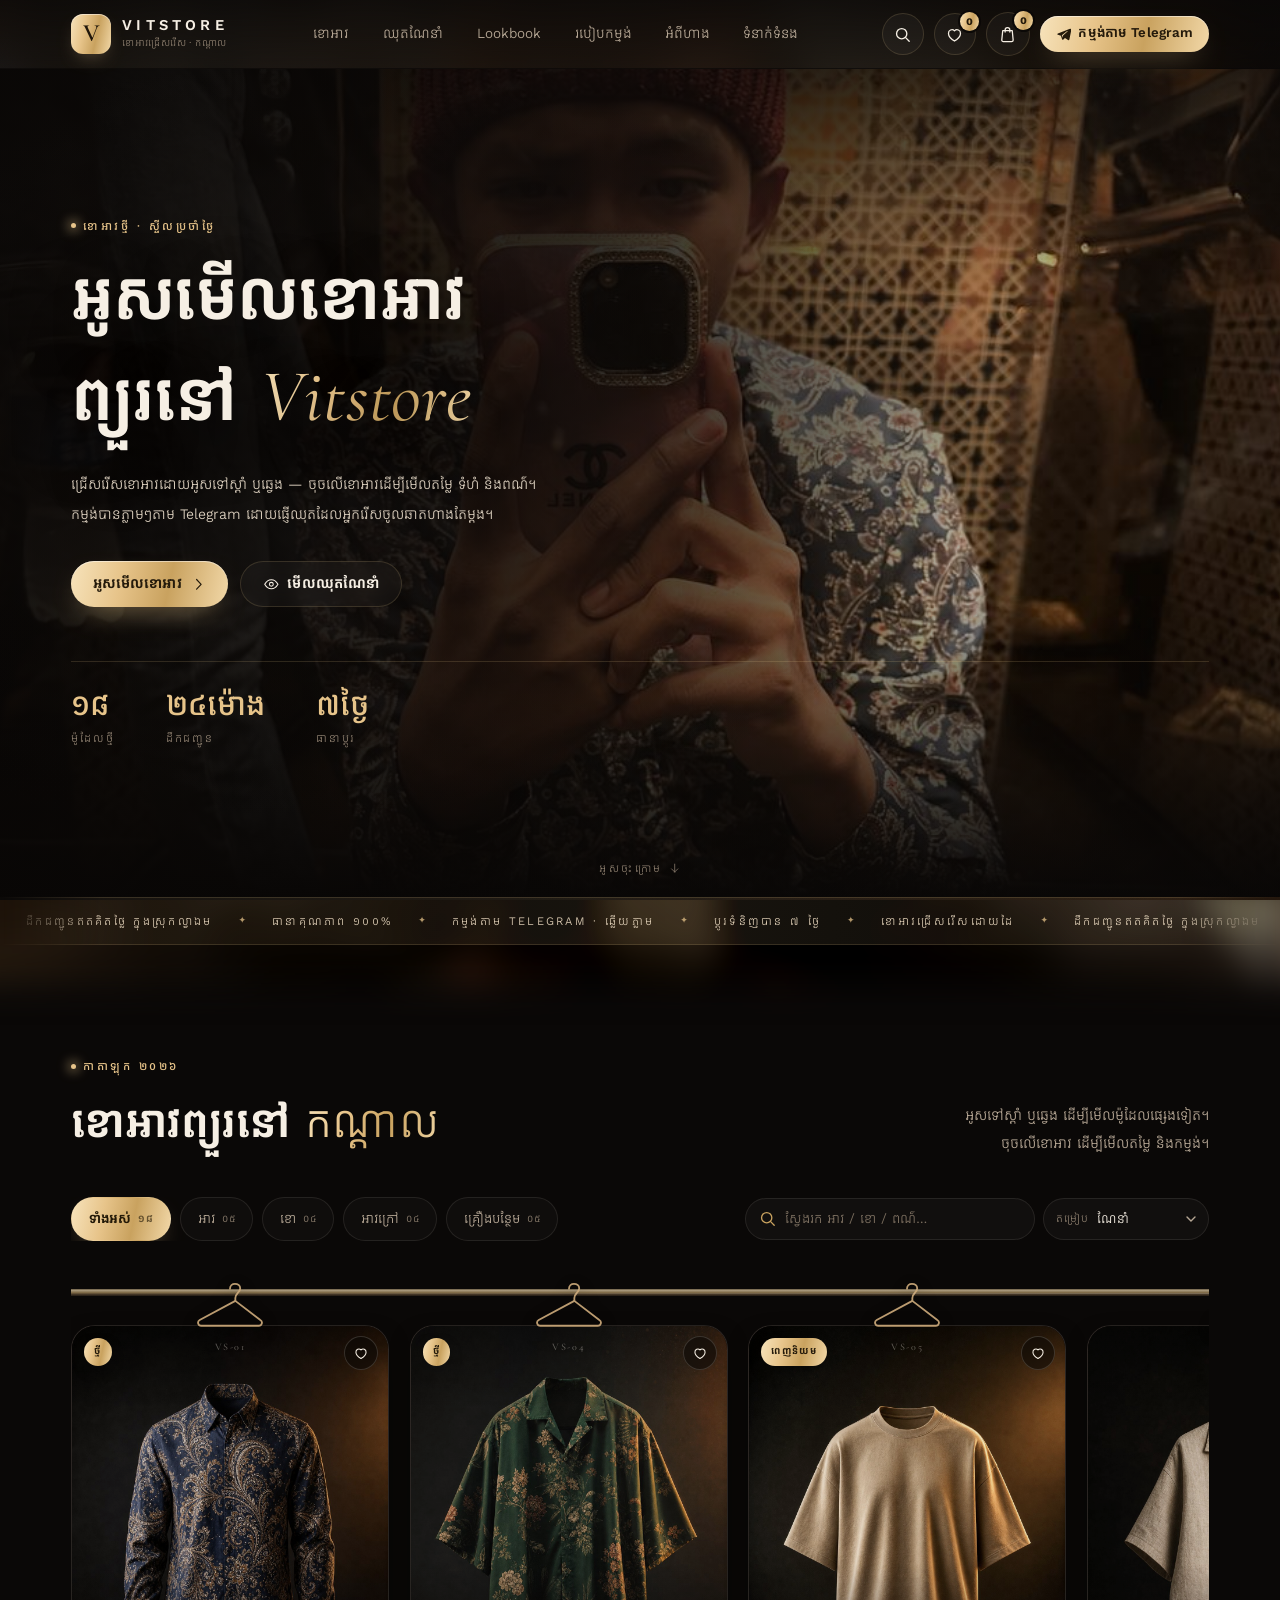
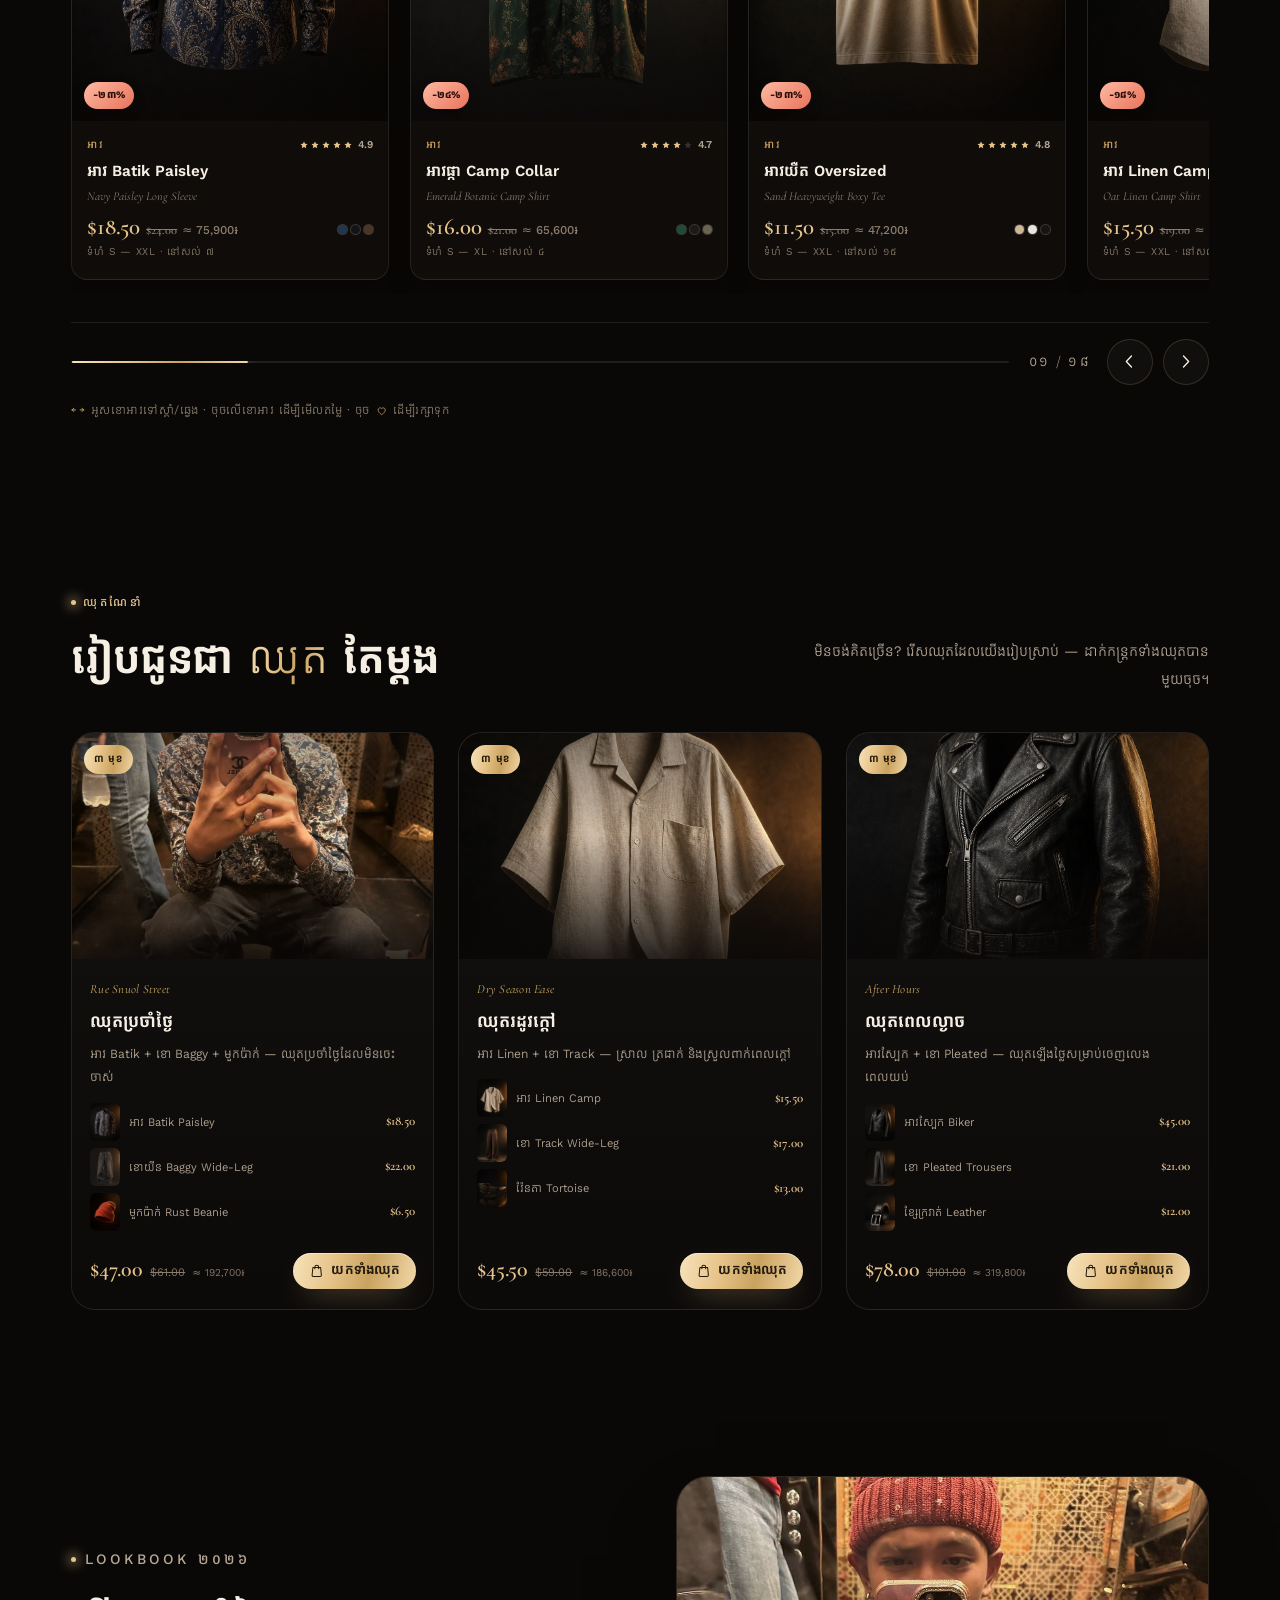
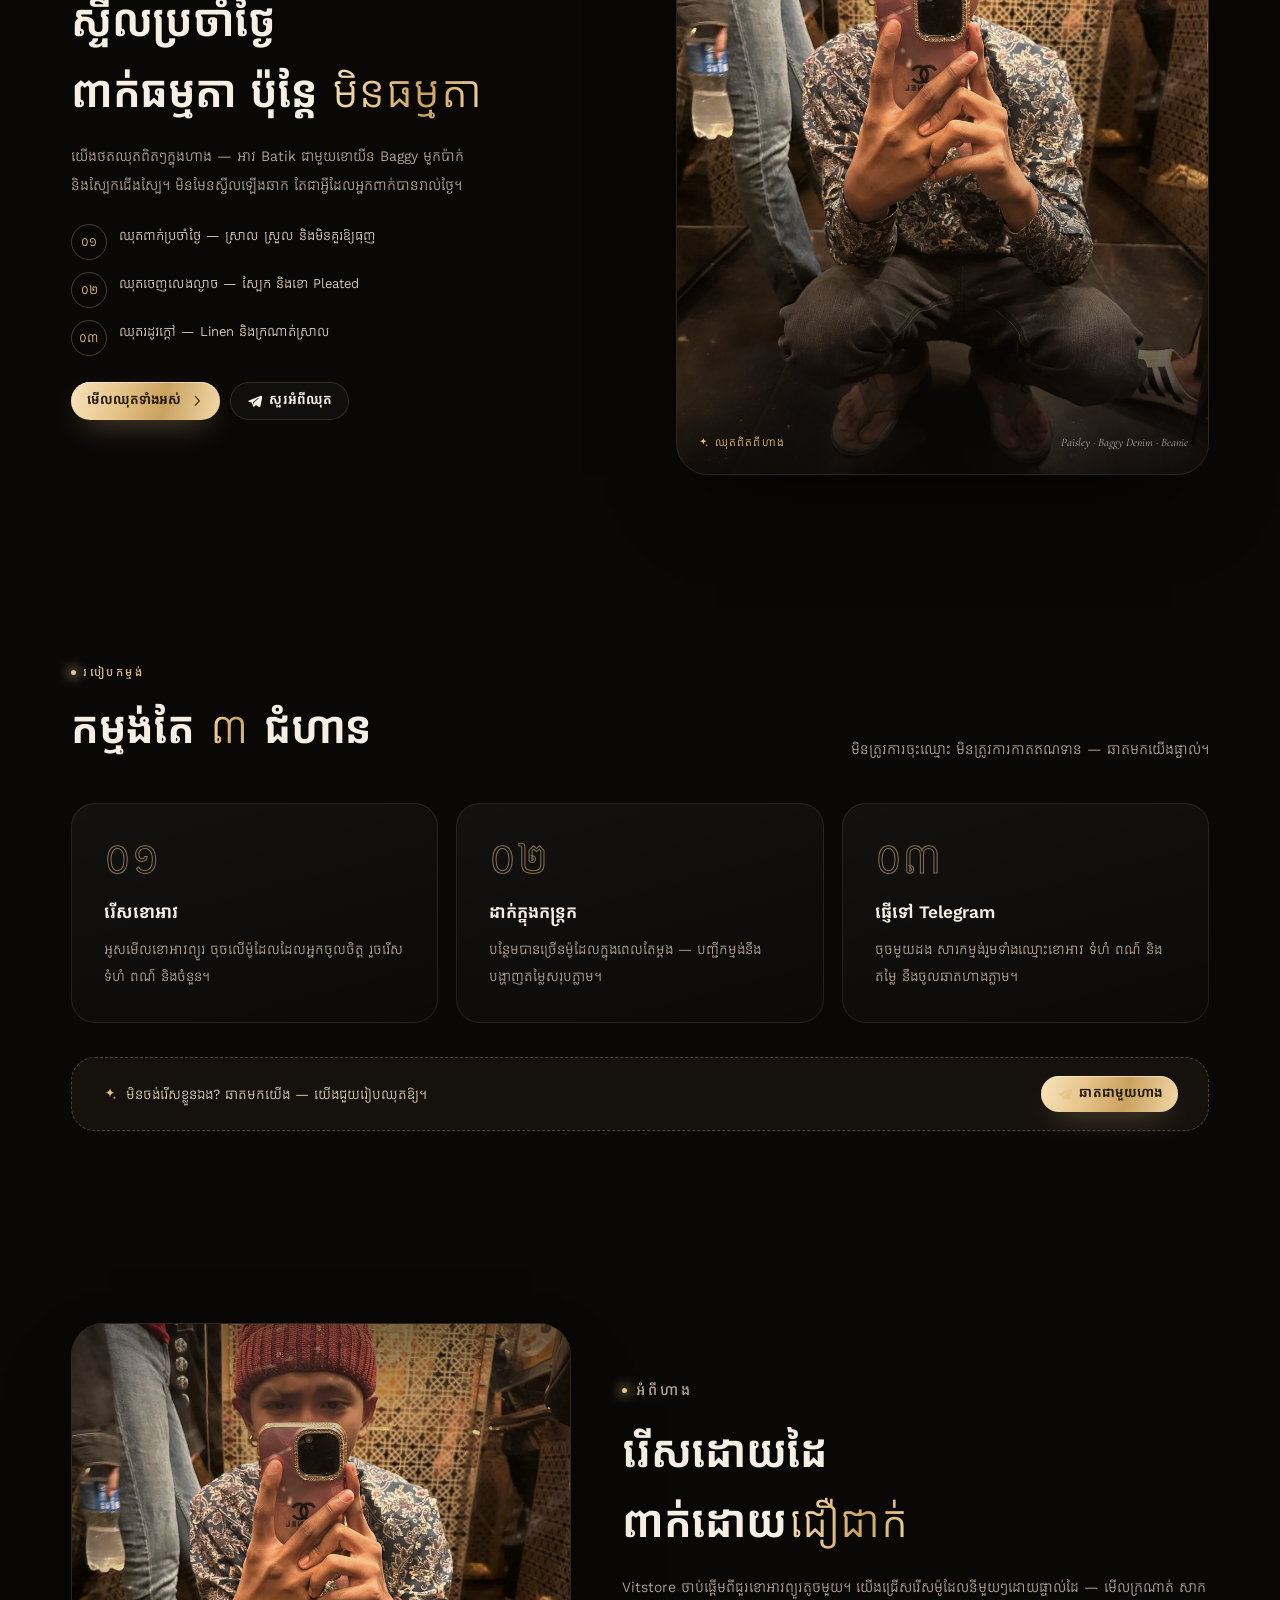
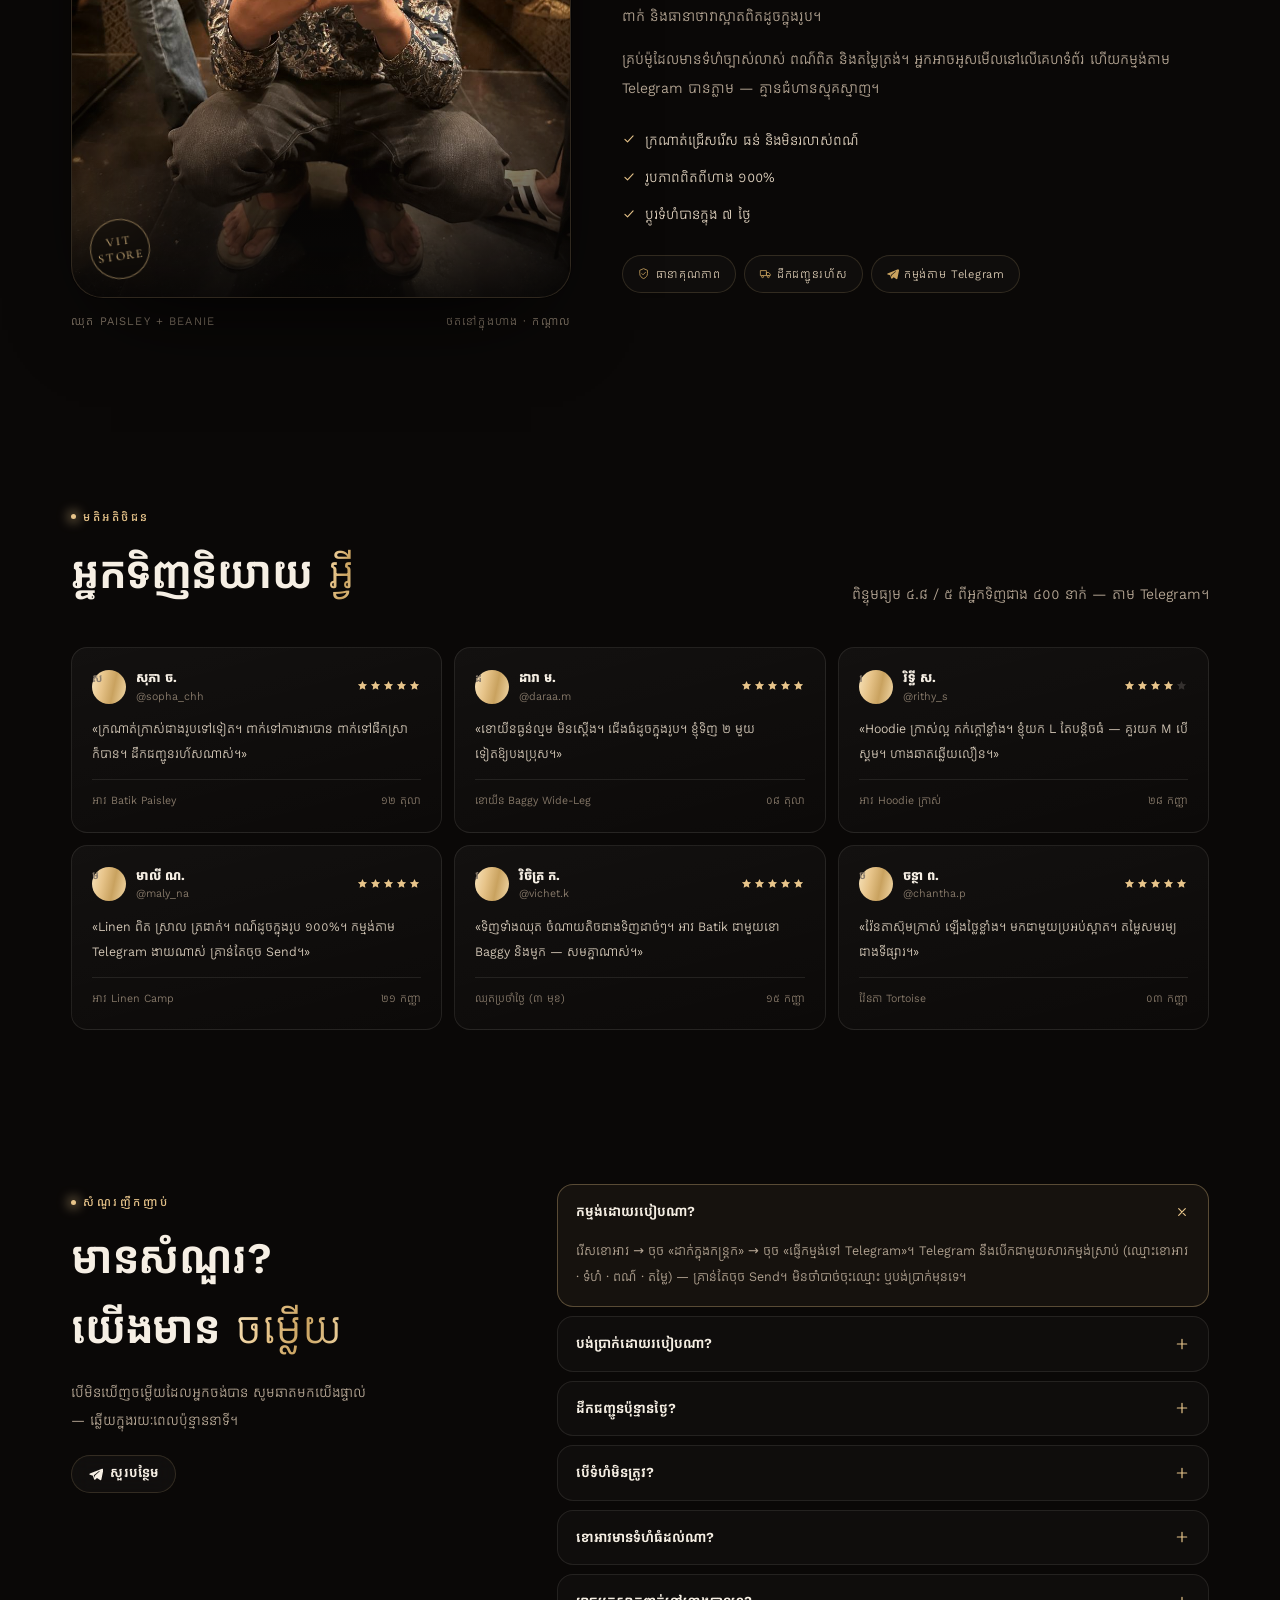
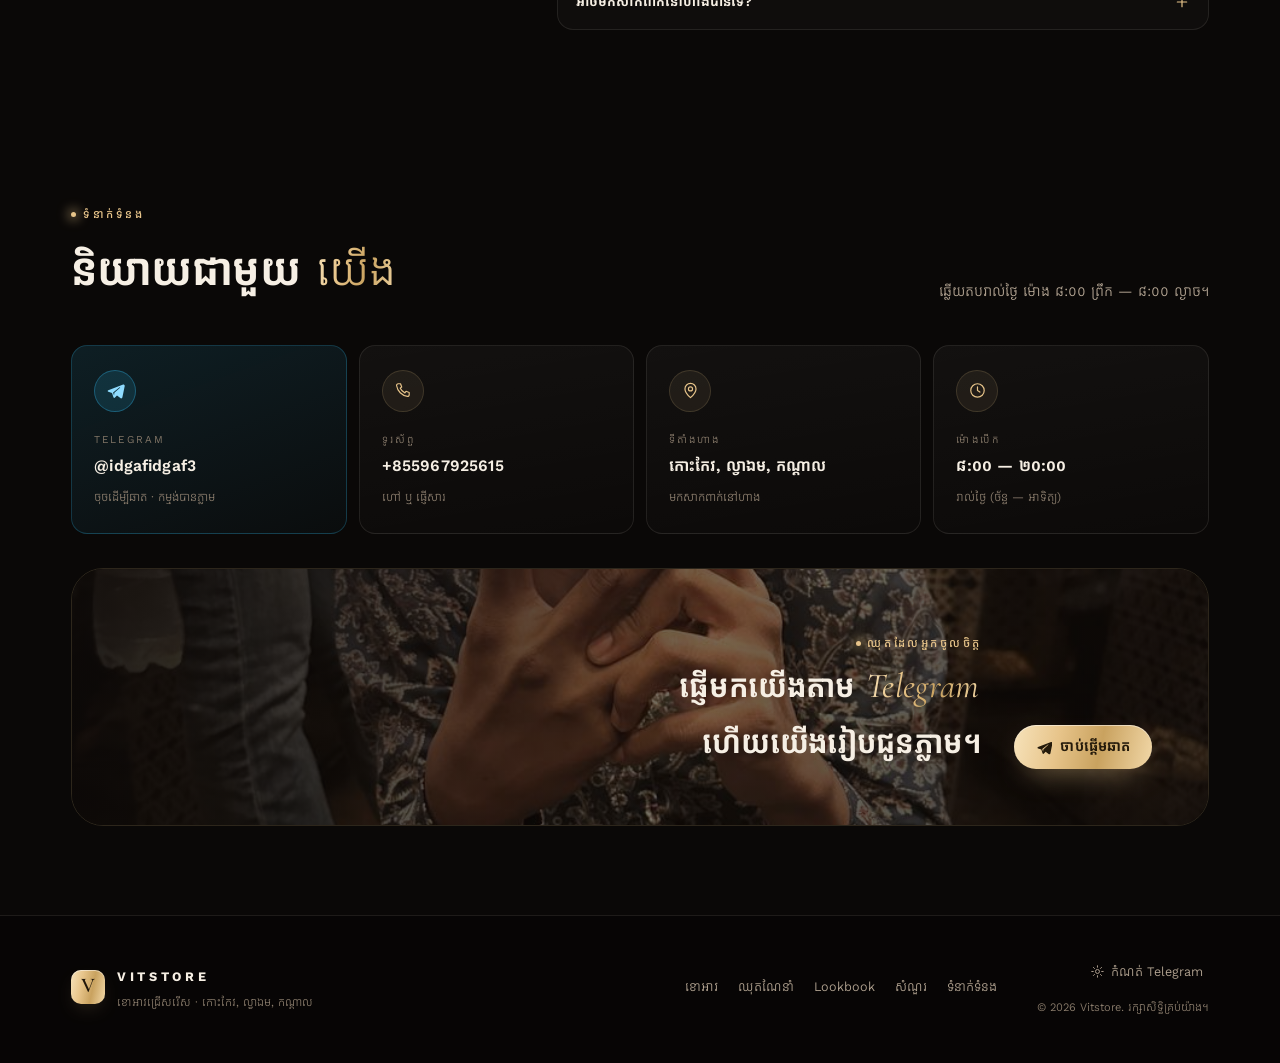
==== commit 6da54d41: "Keep the store's real settings; make shop details data-driven - Restore js/config.js read-only objec" ====
--- a/index.html
+++ b/index.html
@@ -3,11 +3,11 @@
 <head>
 <meta charset="utf-8">
 <meta name="viewport" content="width=device-width, initial-scale=1, viewport-fit=cover">
-<title>Vitstore — ខោអាវព្យួរនៅស្នួល | កម្មង់តាម Telegram</title>
-<meta name="description" content="Vitstore — ហាងលក់ខោអាវបុរស និង Unisex នៅស្នួល។ អូសមើលខោអាវព្យួរ ចុចមើលតម្លៃ រើសទំហំ-ពណ៌ ហើយកម្មង់បានភ្លាមៗតាម Telegram ដោយផ្ញើឈុតដែលអ្នករើសចូលឆាតតែម្ដង។">
+<title>Vitstore — ខោអាវព្យួរ | កម្មង់តាម Telegram</title>
+<meta name="description" content="Vitstore — ហាងលក់ខោអាវបុរស និង Unisex។ អូសមើលខោអាវព្យួរ ចុចមើលតម្លៃ រើសទំហំ-ពណ៌ ហើយកម្មង់បានភ្លាមៗតាម Telegram ដោយផ្ញើឈុតដែលអ្នករើសចូលឆាតតែម្ដង។">
 <meta name="theme-color" content="#0a0807">
 <meta property="og:type" content="website">
-<meta property="og:title" content="Vitstore — ខោអាវព្យួរនៅស្នួល">
+<meta property="og:title" content="Vitstore — ខោអាវព្យួរ">
 <meta property="og:description" content="អូសមើលខោអាវ ចុចមើលតម្លៃ កម្មង់តាម Telegram។">
 <meta property="og:image" content="assets/store-bg.jpg">
 <link rel="icon" href="assets/favicon.svg" type="image/svg+xml">
@@ -63,7 +63,7 @@
       <span class="brand__mark">V</span>
       <span class="brand__text">
         <strong>VITSTORE</strong>
-        <small>ខោអាវជ្រើសរើស · ស្នួល</small>
+        <small>ខោអាវជ្រើសរើស · <span data-store="shortArea">ស្នួល</span></small>
       </span>
     </a>
 
@@ -116,7 +116,7 @@
     <div class="hero__media" aria-hidden="true"></div>
     <div class="hero__veil" aria-hidden="true"></div>
     <div class="container hero__inner">
-      <p class="eyebrow"><span class="eyebrow__dot"></span>ខោអាវថ្មី · ស្ទីលស្នួល</p>
+      <p class="eyebrow"><span class="eyebrow__dot"></span>ខោអាវថ្មី · ស្ទីលប្រចាំថ្ងៃ</p>
       <h1 class="hero__title">
         អូសមើលខោអាវ<br>
         ព្យួរនៅ <span class="script">Vitstore</span>
@@ -150,7 +150,7 @@
   <!-- ═══════════ ticker ═══════════ -->
   <div class="ticker" aria-hidden="true">
     <div class="ticker__track" id="tickerTrack">
-      <span>ដឹកជញ្ជូនឥតគិតថ្លៃ ក្នុងក្រុងស្នួល</span><i>✦</i>
+      <span data-store="freeShip">ដឹកជញ្ជូនឥតគិតថ្លៃ</span><i>✦</i>
       <span>ធានាគុណភាព ១០០%</span><i>✦</i>
       <span>កម្មង់តាម Telegram · ឆ្លើយភ្លាម</span><i>✦</i>
       <span>ប្ដូរទំនិញបាន ៧ ថ្ងៃ</span><i>✦</i>
@@ -164,7 +164,7 @@
       <div class="section-head">
         <div class="section-head__title">
           <p class="eyebrow"><span class="eyebrow__dot"></span>កាតាឡុក ២០២៦</p>
-          <h2 class="section-title">ខោអាវព្យួរនៅ <span class="script">ស្នួល</span></h2>
+          <h2 class="section-title">ខោអាវព្យួរនៅ <span class="script" data-store="shortArea">ស្នួល</span></h2>
         </div>
         <p class="section-note">
           អូសទៅស្ដាំ ឬឆ្វេង ដើម្បីមើលម៉ូដែលផ្សេងទៀត។<br>
@@ -257,7 +257,7 @@
     <div class="container lookbook__grid">
       <div class="lookbook__text">
         <p class="eyebrow"><span class="eyebrow__dot"></span>Lookbook ២០២៦</p>
-        <h2 class="section-title">ស្ទីលស្នួល<br>ពាក់ធម្មតា ប៉ុន្តែ <span class="script">មិនធម្មតា</span></h2>
+        <h2 class="section-title">ស្ទីលប្រចាំថ្ងៃ<br>ពាក់ធម្មតា ប៉ុន្តែ <span class="script">មិនធម្មតា</span></h2>
         <p>
           យើងថតឈុតពិតៗក្នុងហាង — អាវ Batik ជាមួយខោយីន Baggy មួកប៉ាក់ និងស្បែកជើងស្បៃ។
           មិនមែនស្ទីលឡើងឆាក តែជាអ្វីដែលអ្នកពាក់បានរាល់ថ្ងៃ។
@@ -334,7 +334,7 @@
         </div>
         <figcaption>
           <span>ឈុត Paisley + Beanie</span>
-          <span>ថតនៅក្នុងហាង · ស្នួល</span>
+          <span>ថតនៅក្នុងហាង · <span data-store="shortArea">ស្នួល</span></span>
         </figcaption>
       </figure>
 
@@ -342,7 +342,7 @@
         <p class="eyebrow"><span class="eyebrow__dot"></span>អំពីហាង</p>
         <h2 class="section-title">រើសដោយដៃ<br>ពាក់ដោយ<span class="script">ជឿជាក់</span></h2>
         <p>
-          Vitstore ចាប់ផ្ដើមពីជួរខោអាវព្យួរតូចមួយនៅស្នួល។ យើងជ្រើសរើសម៉ូដែលនីមួយៗដោយផ្ទាល់ដៃ
+          Vitstore ចាប់ផ្ដើមពីជួរខោអាវព្យួរតូចមួយ។ យើងជ្រើសរើសម៉ូដែលនីមួយៗដោយផ្ទាល់ដៃ
           — មើលក្រណាត់ សាកពាក់ និងធានាថាវាស្អាតពិតដូចក្នុងរូប។
         </p>
         <p>
@@ -419,7 +419,7 @@
         <div class="contact-card">
           <span class="contact-card__ico"><svg class="ico"><use href="#i-pin"></use></svg></span>
           <span class="contact-card__label">ទីតាំងហាង</span>
-          <strong id="contactAddr">ស្នួល, ក្រចេះ</strong>
+          <strong id="contactAddr">កោះកែវ, ល្វាឯម, កណ្ដាល</strong>
           <span class="contact-card__hint">មកសាកពាក់នៅហាង</span>
         </div>
         <div class="contact-card">
@@ -452,7 +452,7 @@
       <span class="brand__mark brand__mark--sm">V</span>
       <div>
         <strong>VITSTORE</strong>
-        <p>ខោអាវជ្រើសរើស · ស្នួល, ក្រចេះ</p>
+        <p>ខោអាវជ្រើសរើស · <span id="footerAddr">កោះកែវ, ល្វាឯម, កណ្ដាល</span></p>
       </div>
     </div>
     <nav class="footer__nav" aria-label="ម៉ឺនុយផ្នែកខាងក្រោម">
@@ -554,7 +554,7 @@
           </button>
           <div class="acc__body" hidden>
             <ul>
-              <li>ដឹកជញ្ជូនក្នុងក្រុងស្នួល ឥតគិតថ្លៃ ក្នុង ២៤ ម៉ោង</li>
+              <li data-store="freeShipNote">ដឹកជញ្ជូនឥតគិតថ្លៃ ក្នុង ២៤ ម៉ោង</li>
               <li>ក្រៅក្រុង តាមរថយន្តឈ្នួល ១–៣ ថ្ងៃ</li>
               <li>ប្ដូរទំហំ ឬពណ៌បានក្នុង ៧ ថ្ងៃ (ទំនិញមិនបានប្រើ)</li>
               <li>បង់ប្រាក់ពេលទទួលទំនិញ (COD) ឬ ABA / Bakong</li>
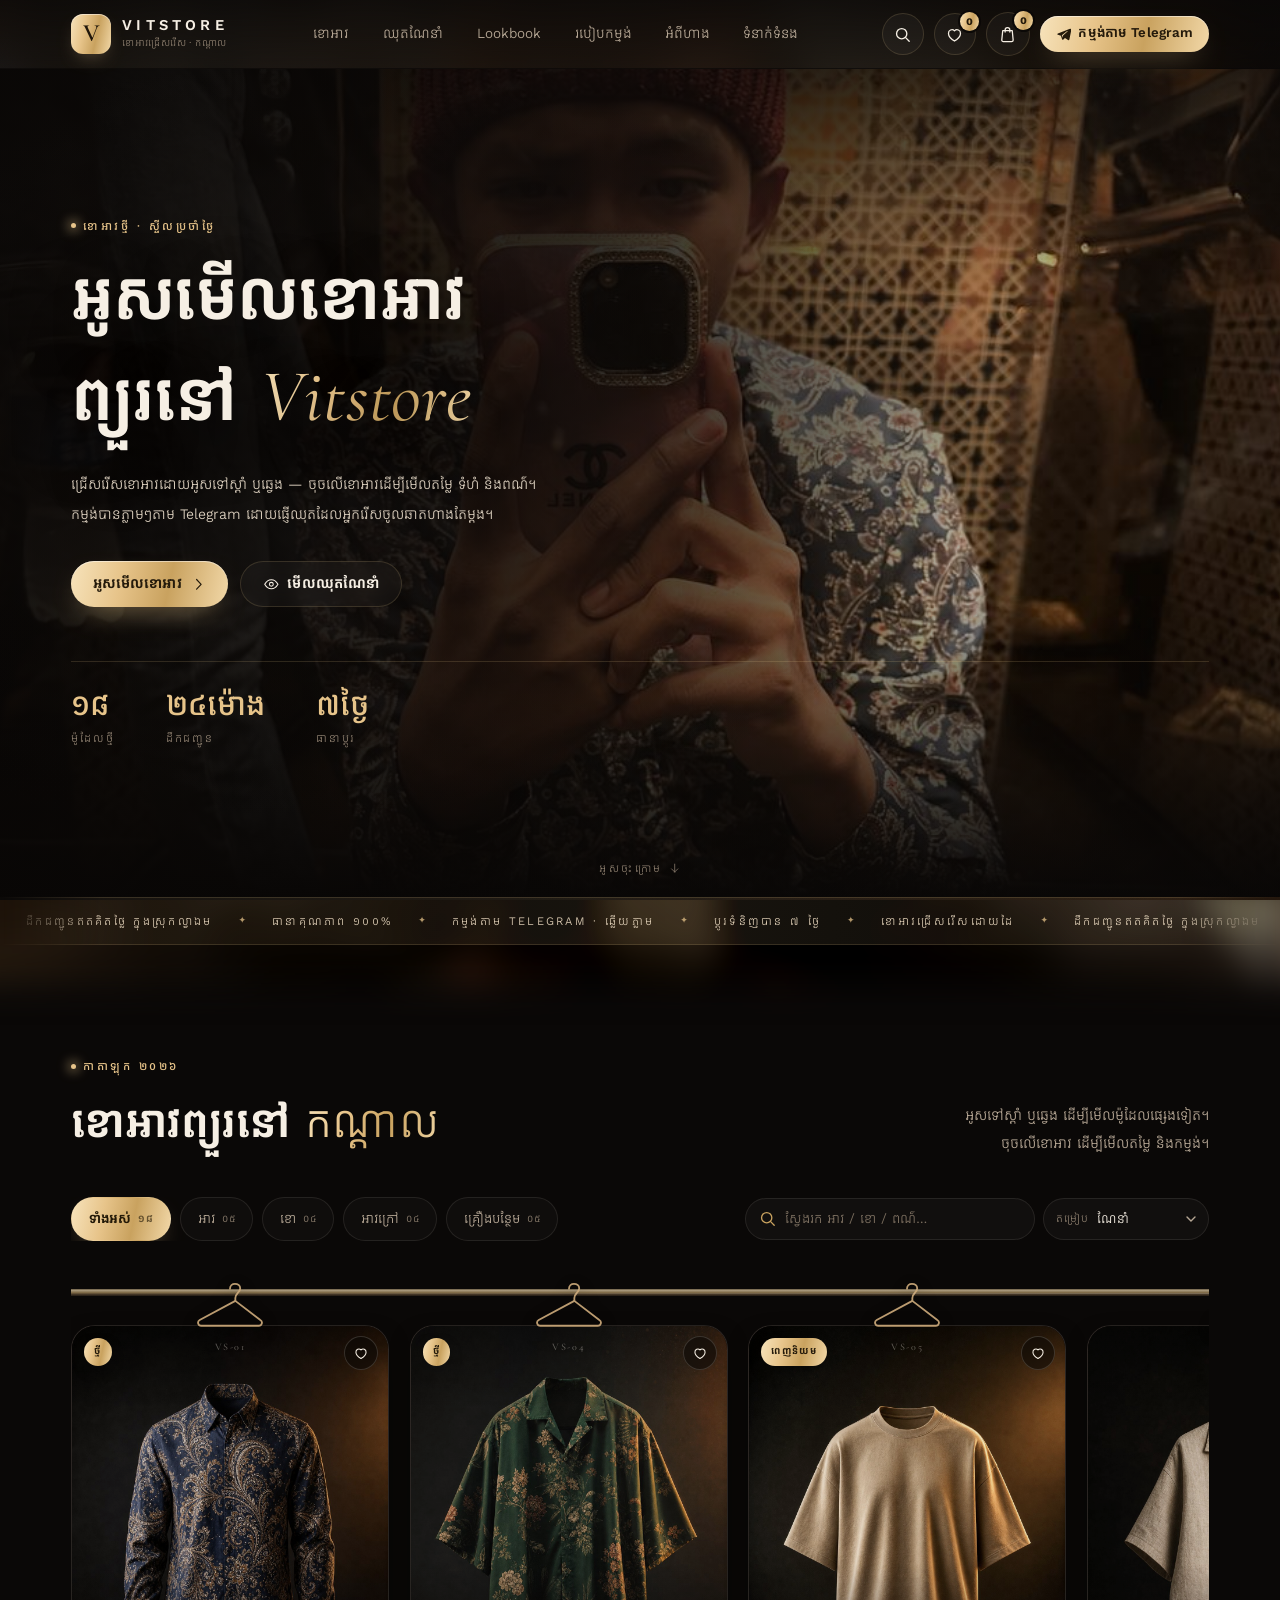
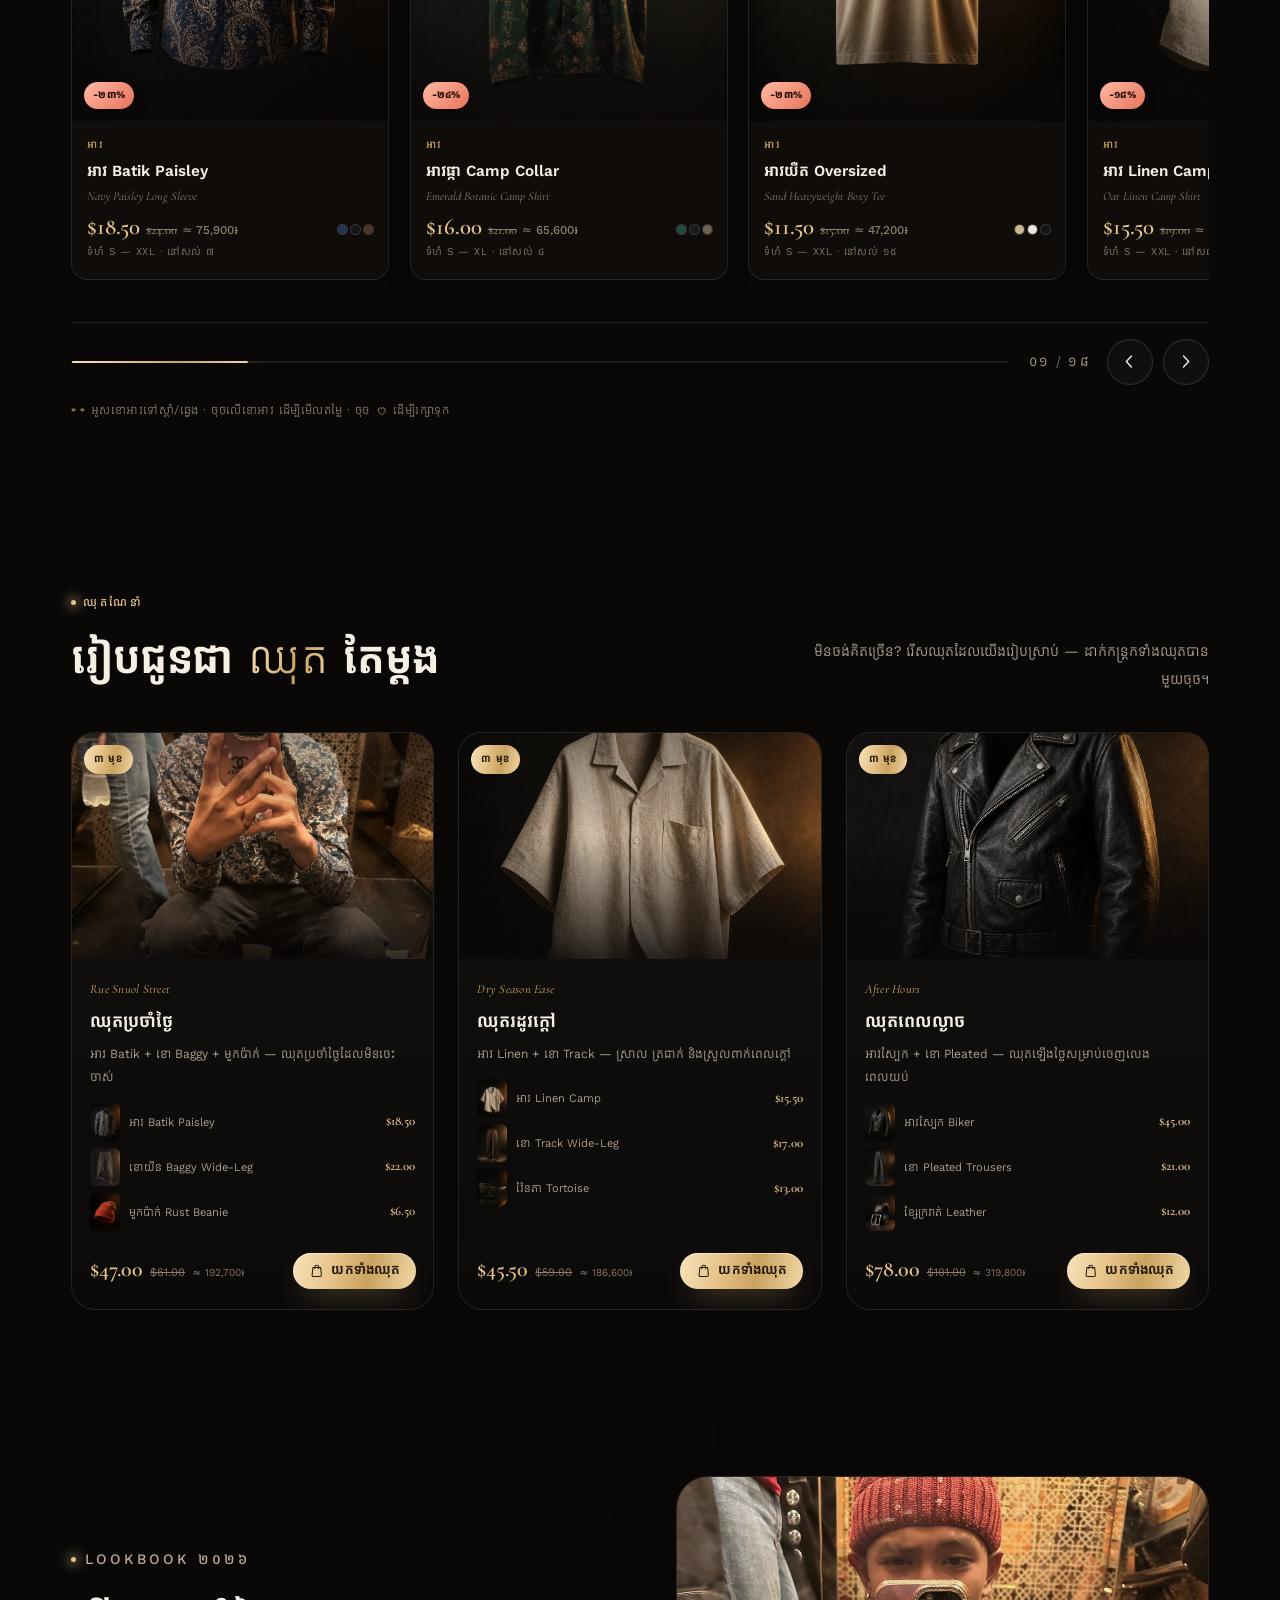
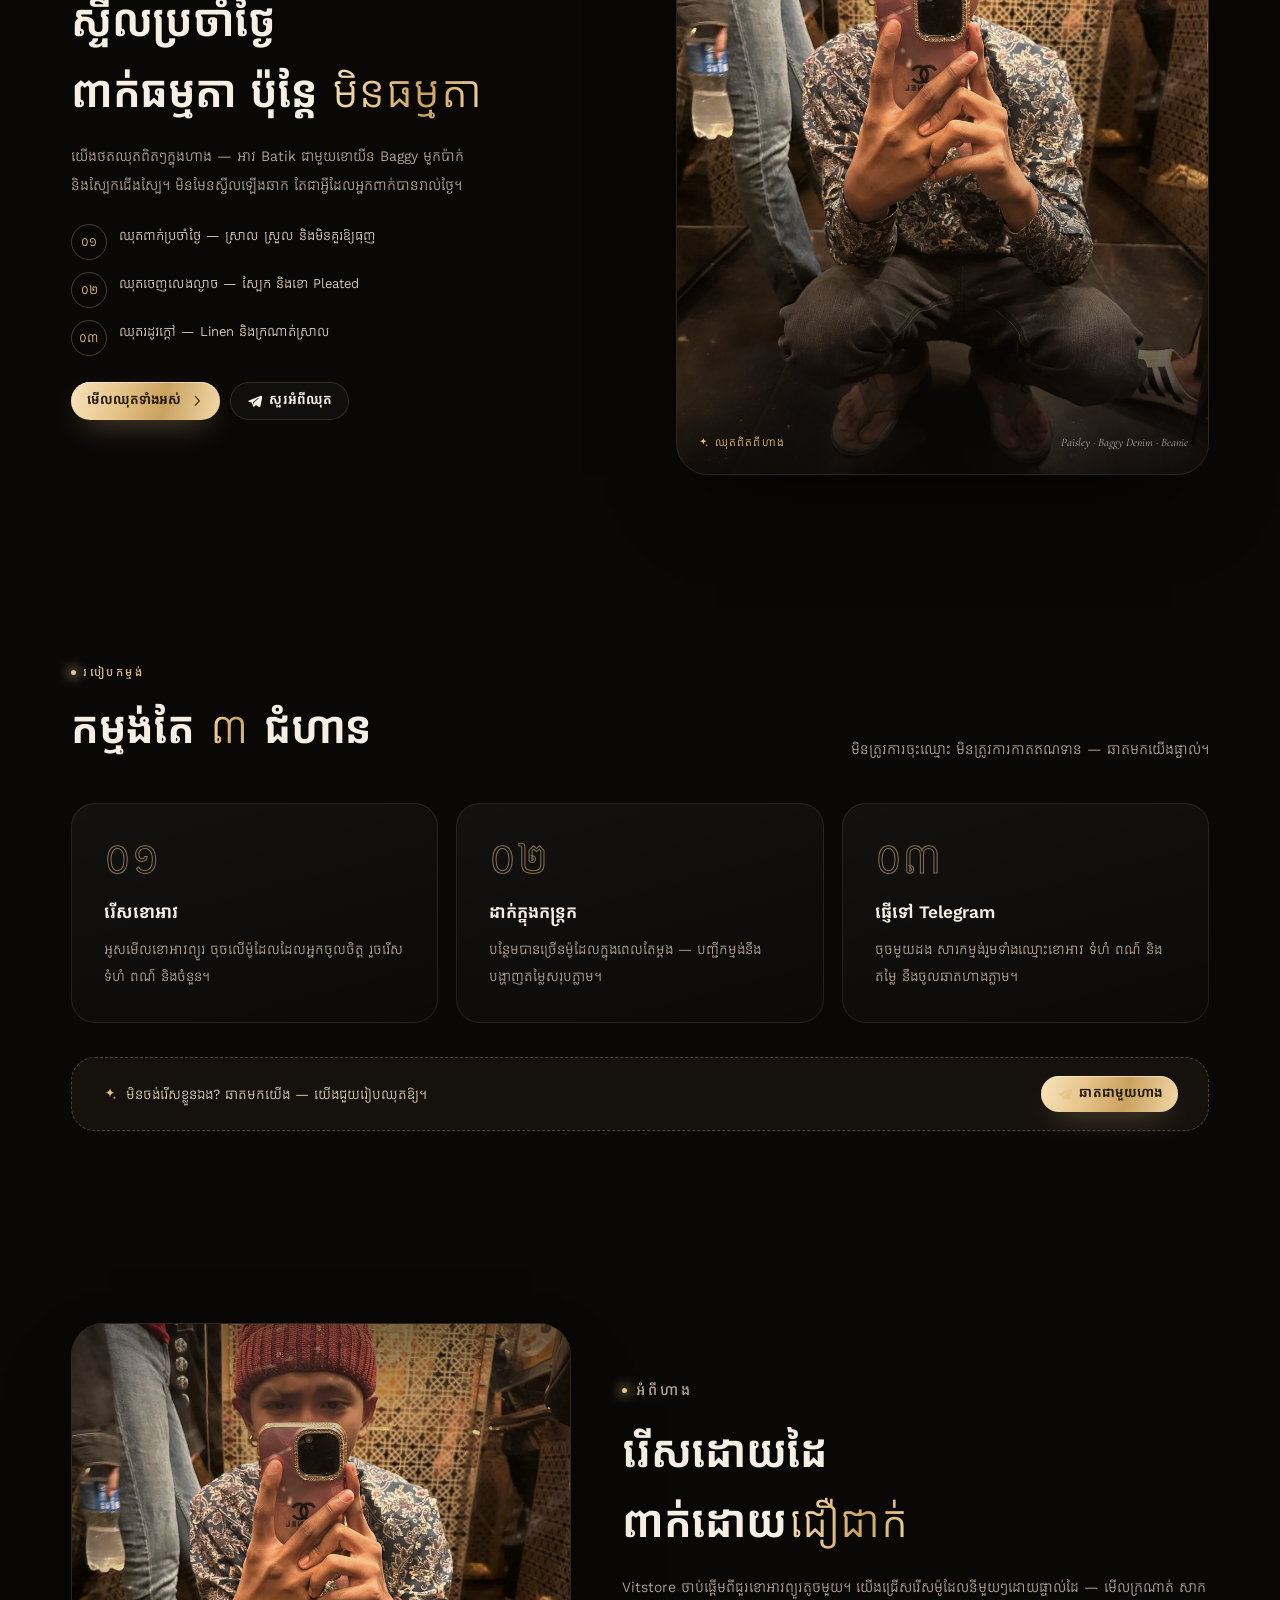
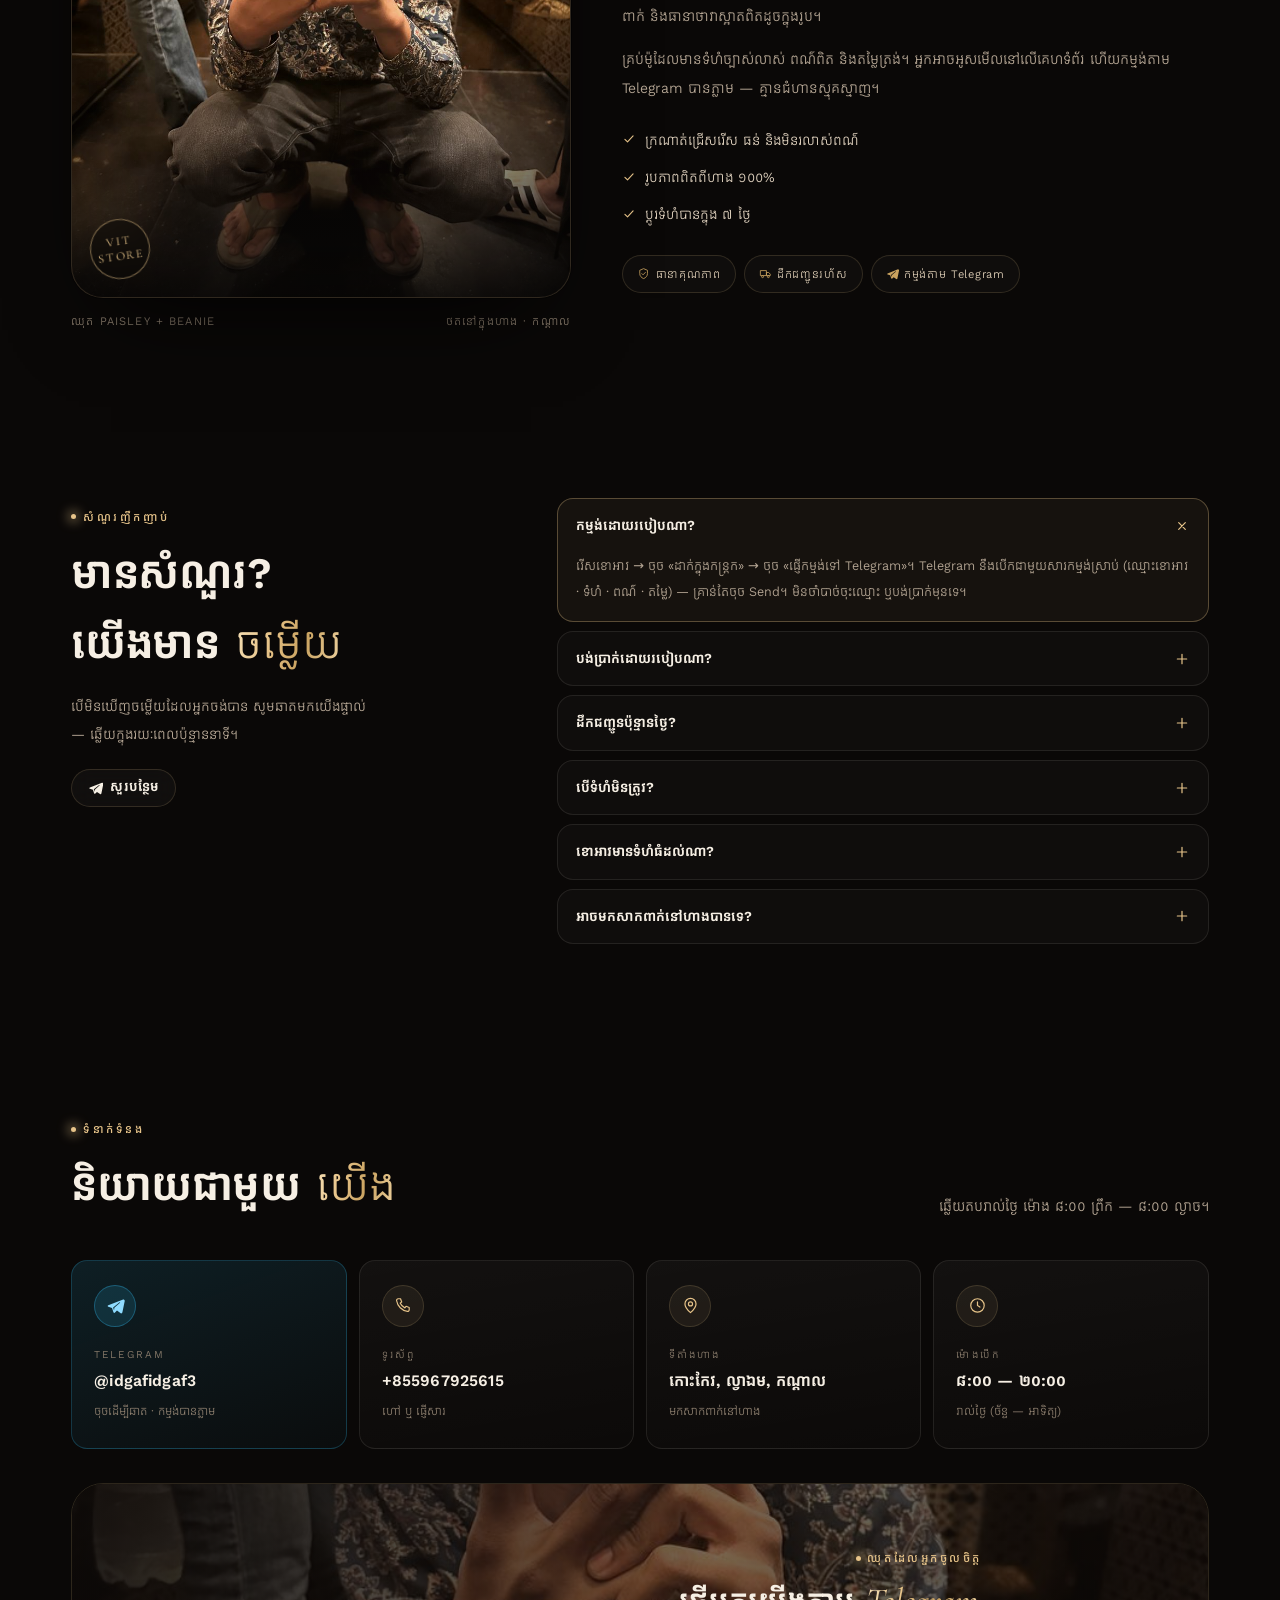
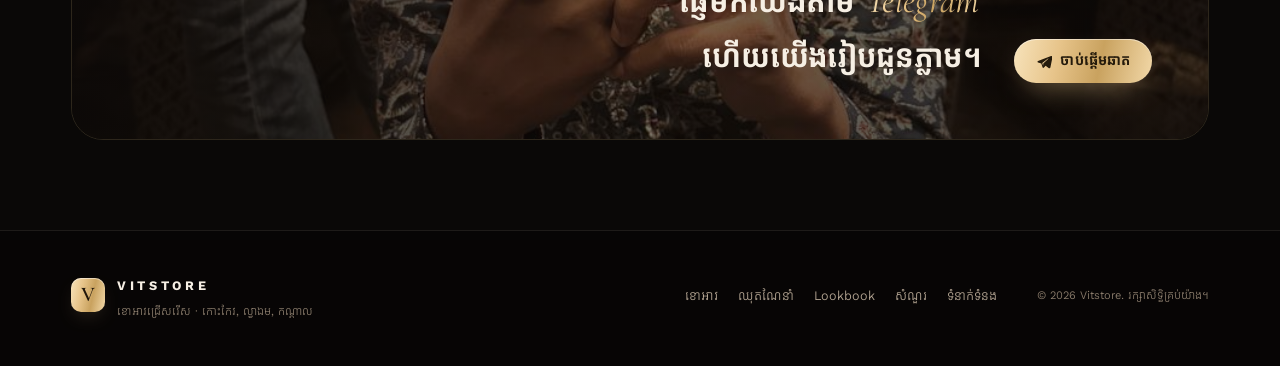
==== commit fde9eddb: "Remove customer reviews, star ratings and the on-site Telegram settings - Delete the #reviews sectio" ====
--- a/index.html
+++ b/index.html
@@ -39,12 +39,10 @@
   <symbol id="i-drag" viewBox="0 0 24 24"><path d="M8 12H2m0 0 3-3m-3 3 3 3M16 12h6m0 0-3-3m3 3-3 3" fill="none" stroke="currentColor" stroke-width="1.6" stroke-linecap="round" stroke-linejoin="round"/></symbol>
   <symbol id="i-send" viewBox="0 0 24 24"><path d="M3.5 11.5 20 4l-7 16.5-2.4-6.2-7.1-2.8Z" fill="none" stroke="currentColor" stroke-width="1.6" stroke-linejoin="round"/></symbol>
   <symbol id="i-copy" viewBox="0 0 24 24"><rect x="8.5" y="8.5" width="11" height="11" rx="2" fill="none" stroke="currentColor" stroke-width="1.5"/><path d="M15.5 5.5h-9a2 2 0 0 0-2 2v9" fill="none" stroke="currentColor" stroke-width="1.5" stroke-linecap="round"/></symbol>
-  <symbol id="i-gear" viewBox="0 0 24 24"><circle cx="12" cy="12" r="3.2" fill="none" stroke="currentColor" stroke-width="1.5"/><path d="M12 2.8v2.4M12 18.8v2.4M2.8 12h2.4M18.8 12h2.4M5.5 5.5l1.7 1.7M16.8 16.8l1.7 1.7M18.5 5.5l-1.7 1.7M7.2 16.8l-1.7 1.7" fill="none" stroke="currentColor" stroke-width="1.5" stroke-linecap="round"/></symbol>
   <symbol id="i-trash" viewBox="0 0 24 24"><path d="M4.5 7h15M9.5 7V5h5v2M6.5 7l1 13h9l1-13M10.5 11v5M13.5 11v5" fill="none" stroke="currentColor" stroke-width="1.5" stroke-linecap="round" stroke-linejoin="round"/></symbol>
   <symbol id="i-menu" viewBox="0 0 24 24"><path d="M3.5 7h17M3.5 12h17M3.5 17h11" fill="none" stroke="currentColor" stroke-width="1.7" stroke-linecap="round"/></symbol>
   <symbol id="i-arrow-down" viewBox="0 0 24 24"><path d="M12 4v15m0 0 6-6m-6 6-6-6" fill="none" stroke="currentColor" stroke-width="1.5" stroke-linecap="round" stroke-linejoin="round"/></symbol>
   <symbol id="i-search" viewBox="0 0 24 24"><circle cx="11" cy="11" r="6.5" fill="none" stroke="currentColor" stroke-width="1.7"/><path d="m16 16 4.5 4.5" fill="none" stroke="currentColor" stroke-width="1.7" stroke-linecap="round"/></symbol>
-  <symbol id="i-star" viewBox="0 0 24 24"><path d="m12 3.6 2.6 5.4 5.9.8-4.3 4.1 1.1 5.9L12 17l-5.3 2.8 1.1-5.9L3.5 9.8l5.9-.8L12 3.6Z" fill="currentColor"/></symbol>
   <symbol id="i-ruler" viewBox="0 0 24 24"><rect x="2.5" y="8" width="19" height="8" rx="1.6" fill="none" stroke="currentColor" stroke-width="1.5"/><path d="M7 8v3M11 8v4M15 8v3M19 8v4" fill="none" stroke="currentColor" stroke-width="1.5" stroke-linecap="round"/></symbol>
   <symbol id="i-eye" viewBox="0 0 24 24"><path d="M2.5 12S6 5.5 12 5.5 21.5 12 21.5 12 18 18.5 12 18.5 2.5 12 2.5 12Z" fill="none" stroke="currentColor" stroke-width="1.5"/><circle cx="12" cy="12" r="2.8" fill="none" stroke="currentColor" stroke-width="1.5"/></symbol>
   <symbol id="i-zoom" viewBox="0 0 24 24"><circle cx="11" cy="11" r="6.5" fill="none" stroke="currentColor" stroke-width="1.6"/><path d="m16 16 4.5 4.5M8.5 11h5M11 8.5v5" fill="none" stroke="currentColor" stroke-width="1.6" stroke-linecap="round"/></symbol>
@@ -190,7 +188,6 @@
               <option value="new">ថ្មីមុន</option>
               <option value="price-asc">តម្លៃ ទាប → ខ្ពស់</option>
               <option value="price-desc">តម្លៃ ខ្ពស់ → ទាប</option>
-              <option value="rating">ពិន្ទុខ្ពស់</option>
               <option value="popular">លក់ដាច់</option>
             </select>
           </label>
@@ -363,20 +360,6 @@
     </div>
   </section>
 
-  <!-- ═══════════ reviews ═══════════ -->
-  <section class="reviews" id="reviews">
-    <div class="container">
-      <div class="section-head">
-        <div class="section-head__title">
-          <p class="eyebrow"><span class="eyebrow__dot"></span>មតិអតិថិជន</p>
-          <h2 class="section-title">អ្នកទិញនិយាយ <span class="script">អ្វី</span></h2>
-        </div>
-        <p class="section-note">ពិន្ទុមធ្យម ៤.៨ / ៥ ពីអ្នកទិញជាង ៤០០ នាក់ — តាម Telegram។</p>
-      </div>
-      <div class="reviews__grid" id="reviewsGrid"></div>
-    </div>
-  </section>
-
   <!-- ═══════════ FAQ ═══════════ -->
   <section class="faq" id="faq">
     <div class="container faq__grid">
@@ -463,9 +446,6 @@
       <a href="#contact">ទំនាក់ទំនង</a>
     </nav>
     <div class="footer__meta">
-      <button class="link-btn" id="settingsBtn">
-        <svg class="ico"><use href="#i-gear"></use></svg> កំណត់ Telegram
-      </button>
       <p>© <span id="year">2026</span> Vitstore. រក្សាសិទ្ធិគ្រប់យ៉ាង។</p>
     </div>
   </div>
@@ -501,7 +481,6 @@
       <div class="product__scroll">
         <div class="product__top">
           <p class="product__cat" id="pmCat"></p>
-          <div class="product__rating" id="pmRating"></div>
         </div>
         <h3 id="pmTitle"></h3>
         <p class="product__en" id="pmEn"></p>
@@ -678,29 +657,6 @@
   </aside>
 </div>
 
-<!-- ═══════════ telegram settings ═══════════ -->
-<div class="modal" id="settingsModal" hidden>
-  <div class="modal__scrim" data-close-settings></div>
-  <div class="modal__panel settings" role="dialog" aria-modal="true" aria-labelledby="settingsTitle">
-    <button class="modal__close" data-close-settings aria-label="បិទ">
-      <svg class="ico"><use href="#i-close"></use></svg>
-    </button>
-    <p class="eyebrow"><span class="eyebrow__dot"></span>សម្រាប់ម្ចាស់ហាង</p>
-    <h3 id="settingsTitle">កំណត់ Telegram របស់ហាង</h3>
-    <p class="settings__lead">
-      ដាក់ username ឬលេខទូរស័ព្ទ Telegram របស់អ្នក (ឧ. <b>vitstore</b> ឬ <b>+85512345678</b>)។
-      សារកម្មង់ទាំងអស់នឹងផ្ញើចូលឆាតនេះ។
-    </p>
-    <label class="field"><span>Telegram username</span><input type="text" id="setUsername" placeholder="vitstore" autocomplete="off"></label>
-    <label class="field"><span>លេខទូរស័ព្ទ (បង្ហាញលើគេហទំព័រ)</span><input type="text" id="setPhone" placeholder="+855 12 345 678" autocomplete="off"></label>
-    <div class="settings__actions">
-      <button class="btn btn--gold btn--block" id="saveSettings">រក្សាទុក</button>
-      <button class="link-btn" id="resetSettings">ត្រឡប់ទៅការកំណត់ដើម</button>
-    </div>
-    <p class="settings__hint">ការកំណត់នេះរក្សាទុកក្នុងកម្មវិធីរុករករបស់អ្នកតែប៉ុណ្ណោះ។ ដើម្បីកំណត់អចិន្ត្រៃយ៍ សូមកែឯកសារ <b>js/config.js</b>។</p>
-  </div>
-</div>
-
 <div class="toast" id="toast" role="status" aria-live="polite" hidden></div>
 
 <script src="js/config.js"></script>
--- a/css/styles.css
+++ b/css/styles.css
@@ -804,18 +804,6 @@
 .field input::placeholder,.field textarea::placeholder{color:#6d6154}
 .field input:focus,.field textarea:focus{border-color:rgba(231,196,138,.5);background:rgba(231,196,138,.06)}
 
-/* ── 15. settings + toast ─────────────────────────────── */
-.settings{
-  padding:clamp(26px,4vw,40px);border-radius:var(--r-xl) var(--r-xl) 0 0;
-  max-width:520px;max-height:92svh;overflow-y:auto;
-}
-@media(min-width:820px){.settings{border-radius:var(--r-xl)}}
-.settings h3{font-size:21px;line-height:1.6;margin-bottom:8px}
-.settings__lead{font-size:13px;color:var(--muted);line-height:1.95;margin-bottom:20px}
-.settings .field{margin-bottom:12px}
-.settings__actions{display:grid;gap:10px;margin-top:18px;justify-items:center}
-.settings__hint{font-size:11px;color:var(--muted-2);line-height:1.9;margin-top:16px;text-align:center}
-.settings__hint b{color:var(--muted);font-weight:600}
 .toast{
   position:fixed;left:50%;bottom:26px;transform:translateX(-50%);z-index:200;
   display:flex;align-items:center;gap:.55em;
@@ -873,7 +861,7 @@
 
 /* ══════════════════════════════════════════════════════
    V2 — upgrades: toolbar, wishlist, looks, lookbook,
-        reviews, FAQ, lightbox, product detail
+        FAQ, lightbox, product detail
    ══════════════════════════════════════════════════════ */
 .ico--tiny{width:.95em;height:.95em;vertical-align:-.12em}
 
@@ -957,11 +945,6 @@
 @keyframes heartPop{0%{transform:scale(.6)}55%{transform:scale(1.25)}100%{transform:scale(1)}}
 .card__code{right:auto;left:50%;transform:translateX(-50%);opacity:.55}
 .card__top{display:flex;align-items:center;justify-content:space-between;gap:8px}
-.card__rating{display:inline-flex;align-items:center;gap:1px;flex:none}
-.card__rating b{font-size:10.5px;color:var(--muted);font-weight:600;margin-left:4px}
-.star{width:10px;height:10px;color:rgba(246,239,228,.16)}
-.star.is-on{color:var(--gold)}
-.review__stars .star,.product__rating .star{width:13px;height:13px}
 .card__hover{z-index:2}
 
 /* ── recently viewed ──────────────────────────────────── */
@@ -1035,28 +1018,6 @@
 .lookbook__badge{display:inline-flex;align-items:center;gap:.45em;font-size:11px;letter-spacing:.1em;text-transform:uppercase;color:var(--gold)}
 .lookbook__meta{font-size:11.5px;color:rgba(246,239,228,.7);font-family:var(--ff-serif);font-style:italic}
 
-/* ── reviews ──────────────────────────────────────────── */
-.reviews{padding-block:clamp(44px,6vw,84px)}
-.reviews__grid{display:grid;gap:12px;grid-template-columns:1fr}
-@media(min-width:680px){.reviews__grid{grid-template-columns:repeat(2,1fr)}}
-@media(min-width:1060px){.reviews__grid{grid-template-columns:repeat(3,1fr)}}
-.review{
-  padding:20px;border-radius:var(--r-md);border:1px solid var(--line-soft);
-  background:linear-gradient(165deg,rgba(255,255,255,.04),rgba(255,255,255,.012));
-  display:flex;flex-direction:column;gap:12px;transition:.4s var(--ease);
-}
-.review:hover{transform:translateY(-3px);border-color:rgba(231,196,138,.3)}
-.review__head{display:flex;align-items:center;gap:10px}
-.review__avatar{
-  width:34px;height:34px;border-radius:50%;display:grid;place-items:center;flex:none;
-  font-size:14px;font-weight:600;color:#241a0b;background:var(--grad-gold);
-}
-.review__head strong{display:block;font-size:13px;line-height:1.5}
-.review__head span{display:block;font-size:11px;color:var(--muted-2);line-height:1.6}
-.review__stars{margin-left:auto;display:inline-flex;gap:1px}
-.review__text{font-size:12.8px;color:#d9cdbc;line-height:1.95}
-.review__foot{display:flex;justify-content:space-between;gap:10px;font-size:11px;color:var(--muted-2);border-top:1px solid var(--line-soft);padding-top:10px;margin-top:auto}
-
 /* ── FAQ ──────────────────────────────────────────────── */
 .faq{padding-block:clamp(44px,6vw,84px)}
 .faq__grid{display:grid;gap:clamp(24px,4vw,52px);grid-template-columns:1fr}
@@ -1087,9 +1048,6 @@
 
 /* ── product sheet v2 ─────────────────────────────────── */
 .product__top{display:flex;align-items:center;justify-content:space-between;gap:10px;flex-wrap:wrap}
-.product__rating{display:inline-flex;align-items:center;gap:2px;font-size:11px;color:var(--muted-2)}
-.product__rating b{font-size:12.5px;color:var(--cream);margin-left:5px}
-.product__rating span{margin-left:5px}
 .product__price .product__save{
   font-size:10.5px;font-weight:600;color:#ffb9a3;
   padding:3px 8px;border-radius:999px;background:rgba(232,115,90,.16);
@@ -1191,7 +1149,6 @@
   .look__foot{gap:8px}
   .look__price strong{font-size:20px}
   .faq-item__q{font-size:13px;padding:13px 15px}
-  .review__text{font-size:12.5px}
 }
 @media(hover:none){
   .card__off{position:absolute}
